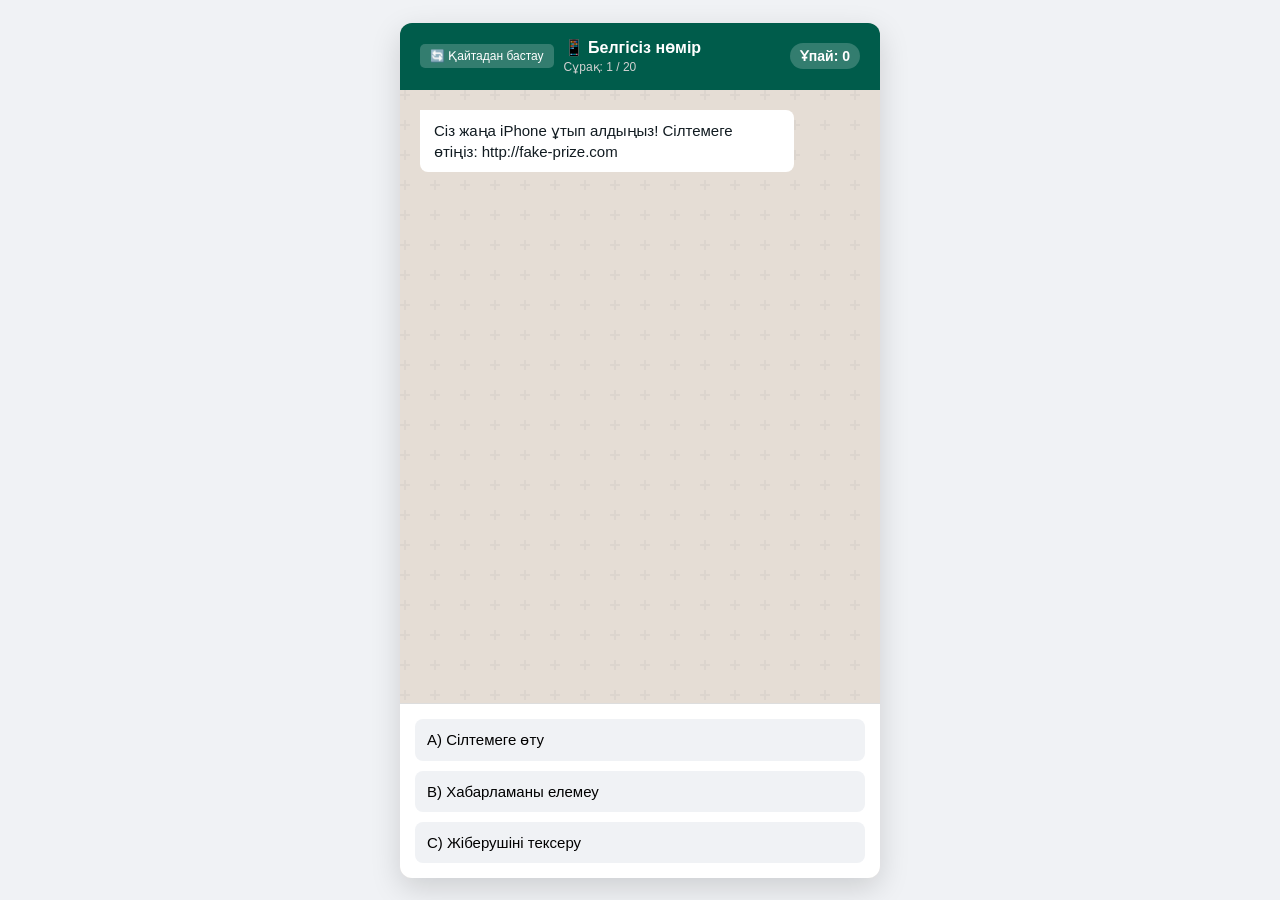
==== index.html @ 2e3d6a35 "Add files via upload" ====
<!DOCTYPE html>
<html lang="kk">
<head>
    <meta charset="UTF-8">
    <meta name="viewport" content="width=device-width, initial-scale=1.0">
    <title>CyberSafe Game: Киберқауіпсіздік тесті</title>
    <style>
        :root {
            --bg-color: #e5ddd5;
            --chat-header: #005c4b;
            --chat-bg: #e5ddd5;
            --bot-msg: #ffffff;
            --user-msg: #d9fdd3;
            --ai-msg: #fff3c4;
            --correct-color: #25d366;
            --wrong-color: #f15c6d;
            --text-main: #111b21;
            --text-muted: #667781;
        }

        * {
            box-sizing: border-box;
            margin: 0;
            padding: 0;
            font-family: 'Segoe UI', Helvetica Neue, Helvetica, Arial, sans-serif;
        }

        body {
            background-color: #f0f2f5;
            display: flex;
            justify-content: center;
            align-items: center;
            min-height: 100vh;
            color: var(--text-main);
        }

        .game-container {
            width: 100%;
            max-width: 480px;
            height: 95vh;
            background: var(--chat-bg);
            display: flex;
            flex-direction: column;
            box-shadow: 0 10px 30px rgba(0,0,0,0.15);
            border-radius: 12px;
            overflow: hidden;
            position: relative;
        }

        .chat-header {
            padding: 15px 20px;
            background: var(--chat-header);
            color: white;
            display: flex;
            justify-content: space-between;
            align-items: center;
            z-index: 10;
        }

        .header-left {
            display: flex;
            align-items: center;
            gap: 10px;
        }

        .reset-btn {
            background: rgba(255,255,255,0.2);
            border: none;
            color: white;
            padding: 5px 10px;
            border-radius: 5px;
            cursor: pointer;
            font-size: 12px;
        }

        .header-info h2 { font-size: 16px; font-weight: 600; }
        .header-info span { font-size: 12px; color: #d1d1d1; }

        .score-badge {
            background: rgba(255, 255, 255, 0.2);
            padding: 5px 10px;
            border-radius: 20px;
            font-weight: bold;
            font-size: 14px;
        }

        #chat-window {
            flex: 1;
            padding: 20px;
            overflow-y: auto;
            display: flex;
            flex-direction: column;
            gap: 12px;
            background-image: url('data:image/svg+xml,%3Csvg width="60" height="60" viewBox="0 0 60 60" xmlns="http://www.w3.org/2000/svg"%3E%3Cg fill="none" fill-rule="evenodd"%3E%3Cg fill="%23d0c9c3" fill-opacity="0.4"%3E%3Cpath d="M36 34v-4h-2v4h-4v2h4v4h2v-4h4v-2h-4zm0-30V0h-2v4h-4v2h4v4h2V6h4V4h-4zM6 34v-4H4v4H0v2h4v4h2v-4h4v-2H6zM6 4V0H4v4H0v2h4v4h2V6h4V4H6z"/%3E%3C/g%3E%3C/g%3E%3C/svg%3E');
        }

        .message {
            max-width: 85%;
            padding: 10px 14px;
            border-radius: 8px;
            font-size: 15px;
            line-height: 1.4;
            animation: popIn 0.3s ease;
        }

        @keyframes popIn {
            from { opacity: 0; transform: translateY(10px); }
            to { opacity: 1; transform: translateY(0); }
        }

        .received { align-self: flex-start; background: var(--bot-msg); border-top-left-radius: 0; }
        .sent { align-self: flex-end; background: var(--user-msg); border-top-right-radius: 0; }
        .ai-message { align-self: center; background: var(--ai-msg); border-radius: 12px; border-left: 4px solid #fbc02d; font-size: 14px; }

        .status-msg { text-align: center; font-size: 14px; font-weight: bold; }
        .status-correct { color: var(--correct-color); }
        .status-wrong { color: var(--wrong-color); }

        .controls-container { background: white; padding: 15px; border-top: 1px solid #ddd; display: flex; flex-direction: column; gap: 10px; }
        .btn { padding: 12px; border: none; border-radius: 8px; background: #f0f2f5; cursor: pointer; text-align: left; font-size: 15px; }
        .btn:hover { background: #00d3ad; }
        .btn-action { background: #005c4b; color: white; text-align: center; font-weight: bold; }

        .hidden { display: none !important; }

        #final-screen {
            position: absolute; top: 0; left: 0; right: 0; bottom: 0;
            background: white; display: flex; flex-direction: column;
            justify-content: center; align-items: center; padding: 30px; text-align: center; z-index: 20;
        }
    </style>
</head>
<body>

    <div class="game-container">
        <div class="chat-header">
            <div class="header-left">
                <button class="reset-btn" onclick="resetGame()">🔄 Қайтадан бастау</button>
                <div class="header-info">
                    <h2>📱 Белгісіз нөмір</h2>
                    <span id="question-counter">Сұрақ: 1 / 20</span>
                </div>
            </div>
            <div class="score-badge">Ұпай: <span id="score-display">0</span></div>
        </div>

        <div id="chat-window"></div>

        <div class="controls-container" id="options-panel">
            <button class="btn" id="btn-0" onclick="checkAnswer(0)"></button>
            <button class="btn" id="btn-1" onclick="checkAnswer(1)"></button>
            <button class="btn" id="btn-2" onclick="checkAnswer(2)"></button>
        </div>

        <div class="controls-container hidden" id="next-panel">
            <button class="btn btn-action" onclick="nextQuestion()">Келесі хабарлама ➡️</button>
        </div>

        <div id="final-screen" class="hidden">
            <h2>Ойын аяқталды!</h2>
            <div style="font-size: 48px; font-weight: bold; color: #005c4b; margin: 20px 0;" id="final-score-text">0 / 100</div>
            <p id="level-text" style="font-weight: bold; margin-bottom: 20px;"></p>
            <button class="btn btn-action" onclick="resetGame()">🔄 Қайтадан бастау</button>
        </div>
    </div>

    <script>
        const questionsData = [
            { q: "Сіз жаңа iPhone ұтып алдыңыз! Сілтемеге өтіңіз: http://fake-prize.com", options: ["A) Сілтемеге өту", "B) Хабарламаны елемеу", "C) Жіберушіні тексеру"], correctIndex: 2, explanation: "Күдікті сілтемелер - бұл фишинг. Әрқашан жіберушіні тексеру маңызды." },
            { q: '"Досың": Маған SMS кодты жіберші', options: ["A) Кодты жіберу", "B) Қоңырау шалу", "C) Елемеу"], correctIndex: 1, explanation: "Хакерлер достарыңыздың аккаунтын бұзып алуы мүмкін. Қоңырау шалып, нақтылаңыз." },
            { q: '"Жеңіл ақша табу: картаңды бер"', options: ["A) Келісу", "B) Бас тарту", "C) Толығырақ сұрау"], correctIndex: 1, explanation: "Бұл ақшаны жылыстату немесе алаяқтық. Ешқашан картаңызды бермеңіз." },
            { q: 'Банк: "Аккаунтыңыз бұғатталды, кіріңіз" (жалған сайт)', options: ["A) Кіру", "B) URL тексеру", "C) Елемеу"], correctIndex: 1, explanation: "Банктер ешқашан сілтеме арқылы кіруді сұрамайды. URL-ды міндетті түрде тексеріңіз." },
            { q: "Белгісіз адам файл жіберді (.exe)", options: ["A) Ашып көру", "B) Жүктеу", "C) Ашпау"], correctIndex: 2, explanation: "Белгісіз .exe файлдары көбінесе вирус немесе троян болады." },
            { q: 'Instagram: "Сіздің аккаунтыңыз тексеріледі"', options: ["A) Логин енгізу", "B) Сілтемені басу", "C) Ресми сайттан тексеру"], correctIndex: 2, explanation: "Бұл логин мен парольді ұрлау әдісі. Тек ресми қосымшадан не сайттан тексеріңіз." },
            { q: "Wi-Fi тегін (парольсіз)", options: ["A) Қосылу", "B) VPN қолдану", "C) Маңызды деректер енгізбеу"], correctIndex: 2, explanation: "Ашық Wi-Fi желілерінде деректерді ұстап қалу оңай. Құпия ақпаратты енгізбеңіз." },
            { q: 'Ойын: "Чит код жүкте"', options: ["A) Жүктеу", "B) Бас тарту", "C) Досқа жіберу"], correctIndex: 1, explanation: "Чит-кодтардың ішіне жиі зиянды бағдарламалар (вирустар) жасырылады." },
            { q: 'Email: "Сізге мұра қалдырылды"', options: ["A) Жауап беру", "B) Елемеу", "C) Ақпарат беру"], correctIndex: 1, explanation: "Бұл классикалық алаяқтық хат. Елемеу — ең дұрыс шешім." },
            { q: 'Telegram: "Жұмыс ұсынысы, карта керек"', options: ["A) Келісу", "B) Бас тарту", "C) Құжат жіберу"], correctIndex: 1, explanation: "Адал жұмыс берушілер жұмысқа қабылдау үшін сізден карта нөмірін сұрамайды." },
            { q: "Сайтта қате домен (g00gle.com)", options: ["A) Кіру", "B) Доменді тексеру", "C) Пароль енгізу"], correctIndex: 1, explanation: "Бір әріптің өзгеруі (o орнына 0) — бұл жалған (фишингтік) сайттың белгісі." },
            { q: "Досыңыздан күмәнді сілтеме", options: ["A) Ашып көру", "B) Досқа жазу", "C) Елемеу"], correctIndex: 1, explanation: "Досыңыздың аккаунты бұзылған болуы мүмкін. Басқа жолмен хабарласып сұраңыз." },
            { q: "Сізден жеке фото сұрайды", options: ["A) Жіберу", "B) Бас тарту", "C) Күлу"], correctIndex: 1, explanation: "Жеке фотосуреттерді бопсалау (шантаж) үшін қолдануы мүмкін. Жібермеңіз." },
            { q: 'Антивирус: "Сізде вирус бар" (жалған)', options: ["A) Орнату", "B) Елемеу", "C) Ресми бағдарламаны тексеру"], correctIndex: 2, explanation: "Бұл сізді қорқытып, жалған бағдарламаны орнатуға мәжбүрлейтін хабарлама." },
            { q: "Банк картасын суретке түсіріп жіберу сұралды", options: ["A) Жіберу", "B) Бас тарту", "C) Ойлану"], correctIndex: 1, explanation: "Картаның суреті арқылы алаяқтар сіздің шотыңыздан барлық ақшаны шешіп алады." },
            { q: "QR кодты сканерлеу сұралады", options: ["A) Сканерлеу", "B) Тексеру", "C) Досқа жіберу"], correctIndex: 1, explanation: "QR-кодтар зиянды сілтемелерге апаруы мүмкін. Қайда апаратынын тексеріңіз." },
            { q: "Ойын аккаунтын сатып алу", options: ["A) Сатып алу", "B) Бас тарту", "C) Ақша жіберу"], correctIndex: 1, explanation: "Аккаунт сатып алу ережеге қайшы және көбінесе алаяқтықпен аяқталады." },
            { q: "Email қосымша файл (.zip)", options: ["A) Ашып көру", "B) Жүктеу", "C) Ашпау"], correctIndex: 2, explanation: ".zip архивтерінің ішінде жасырын вирустар болуы мүмкін. Белгісіз файлдарды ашпаңыз." },
            { q: '"Сыйлық алу үшін деректер енгіз"', options: ["A) Енгізу", "B) Елемеу", "C) Тексеру"], correctIndex: 2, explanation: "Сыйлық үшін жеке деректерді сұрау - ақпарат жинаудың ескі тәсілі." },
            { q: "Бейтаныс адам ақша сұрайды", options: ["A) Жіберу", "B) Бас тарту", "C) Ойлану"], correctIndex: 1, explanation: "Бейтаныс адамдарға ешқашан ақша аудармаңыз, бұл 100% алаяқтық." }
        ];

        let currentIndex = 0;
        let currentScore = 0;
        const POINTS = 5;

        const chatWindow = document.getElementById('chat-window');
        const scoreDisplay = document.getElementById('score-display');
        const counterDisplay = document.getElementById('question-counter');
        const optionsPanel = document.getElementById('options-panel');
        const nextPanel = document.getElementById('next-panel');

        function appendMessage(text, type) {
            const msgDiv = document.createElement('div');
            msgDiv.className = `message ${type}`;
            msgDiv.innerHTML = text;
            chatWindow.appendChild(msgDiv);
            chatWindow.scrollTop = chatWindow.scrollHeight;
        }

        function loadQuestion() {
            chatWindow.innerHTML = ''; // ОЧИСТКА ЭКРАНА для нового вопроса
            const data = questionsData[currentIndex];
            counterDisplay.innerText = `Сұрақ: ${currentIndex + 1} / ${questionsData.length}`;
            
            appendMessage(data.q, 'received');
            for (let i = 0; i < 3; i++) {
                document.getElementById(`btn-${i}`).innerText = data.options[i];
            }
            optionsPanel.classList.remove('hidden');
            nextPanel.classList.add('hidden');
        }

        window.checkAnswer = function(idx) {
            const data = questionsData[currentIndex];
            optionsPanel.classList.add('hidden');
            appendMessage(data.options[idx], 'sent');

            const isCorrect = (idx === data.correctIndex);
            if (isCorrect) {
                currentScore += POINTS;
                scoreDisplay.innerText = currentScore;
            }

            setTimeout(() => {
                const status = document.createElement('div');
                status.className = `status-msg ${isCorrect ? 'status-correct' : 'status-wrong'}`;
                status.innerText = isCorrect ? "✅ Дұрыс!" : "❌ Қате!";
                chatWindow.appendChild(status);

                setTimeout(() => {
                    appendMessage(`<strong>🤖 Көмекші:</strong><br>${data.explanation}`, 'ai-message');
                    nextPanel.classList.remove('hidden');
                }, 600);
            }, 400);
        };

        window.nextQuestion = function() {
            currentIndex++;
            if (currentIndex < questionsData.length) {
                loadQuestion();
            } else {
                showFinal();
            }
        };

        function showFinal() {
    document.getElementById('final-screen').classList.remove('hidden');
    // Теперь здесь автоматически будет считаться от 100
    document.getElementById('final-score-text').innerText = `${currentScore} / 100`; 
    
    const lvl = document.getElementById('level-text');
    
    if (currentScore >= 90) {
        lvl.innerText = "Керемет! Сіз кибер-батырсыз! 🛡️ (90-100 балл)";
        lvl.style.color = "#25d366";
    } else if (currentScore >= 70) {
        lvl.innerText = "Жақсы! Сіз өзіңізді қорғай аласыз. ⚠️ (70-85 балл)";
        lvl.style.color = "#fbc02d";
    } else {
        lvl.innerText = "Абайлаңыз! Сізге киберқауіпсіздікті оқу керек. 🚩 (70 баллдан төмен)";
        lvl.style.color = "#f15c6d";
    }
}

        window.resetGame = function() {
            currentIndex = 0;
            currentScore = 0;
            scoreDisplay.innerText = "0";
            document.getElementById('final-screen').classList.add('hidden');
            loadQuestion();
        };

        window.onload = loadQuestion;
    </script>
</body>
</html>
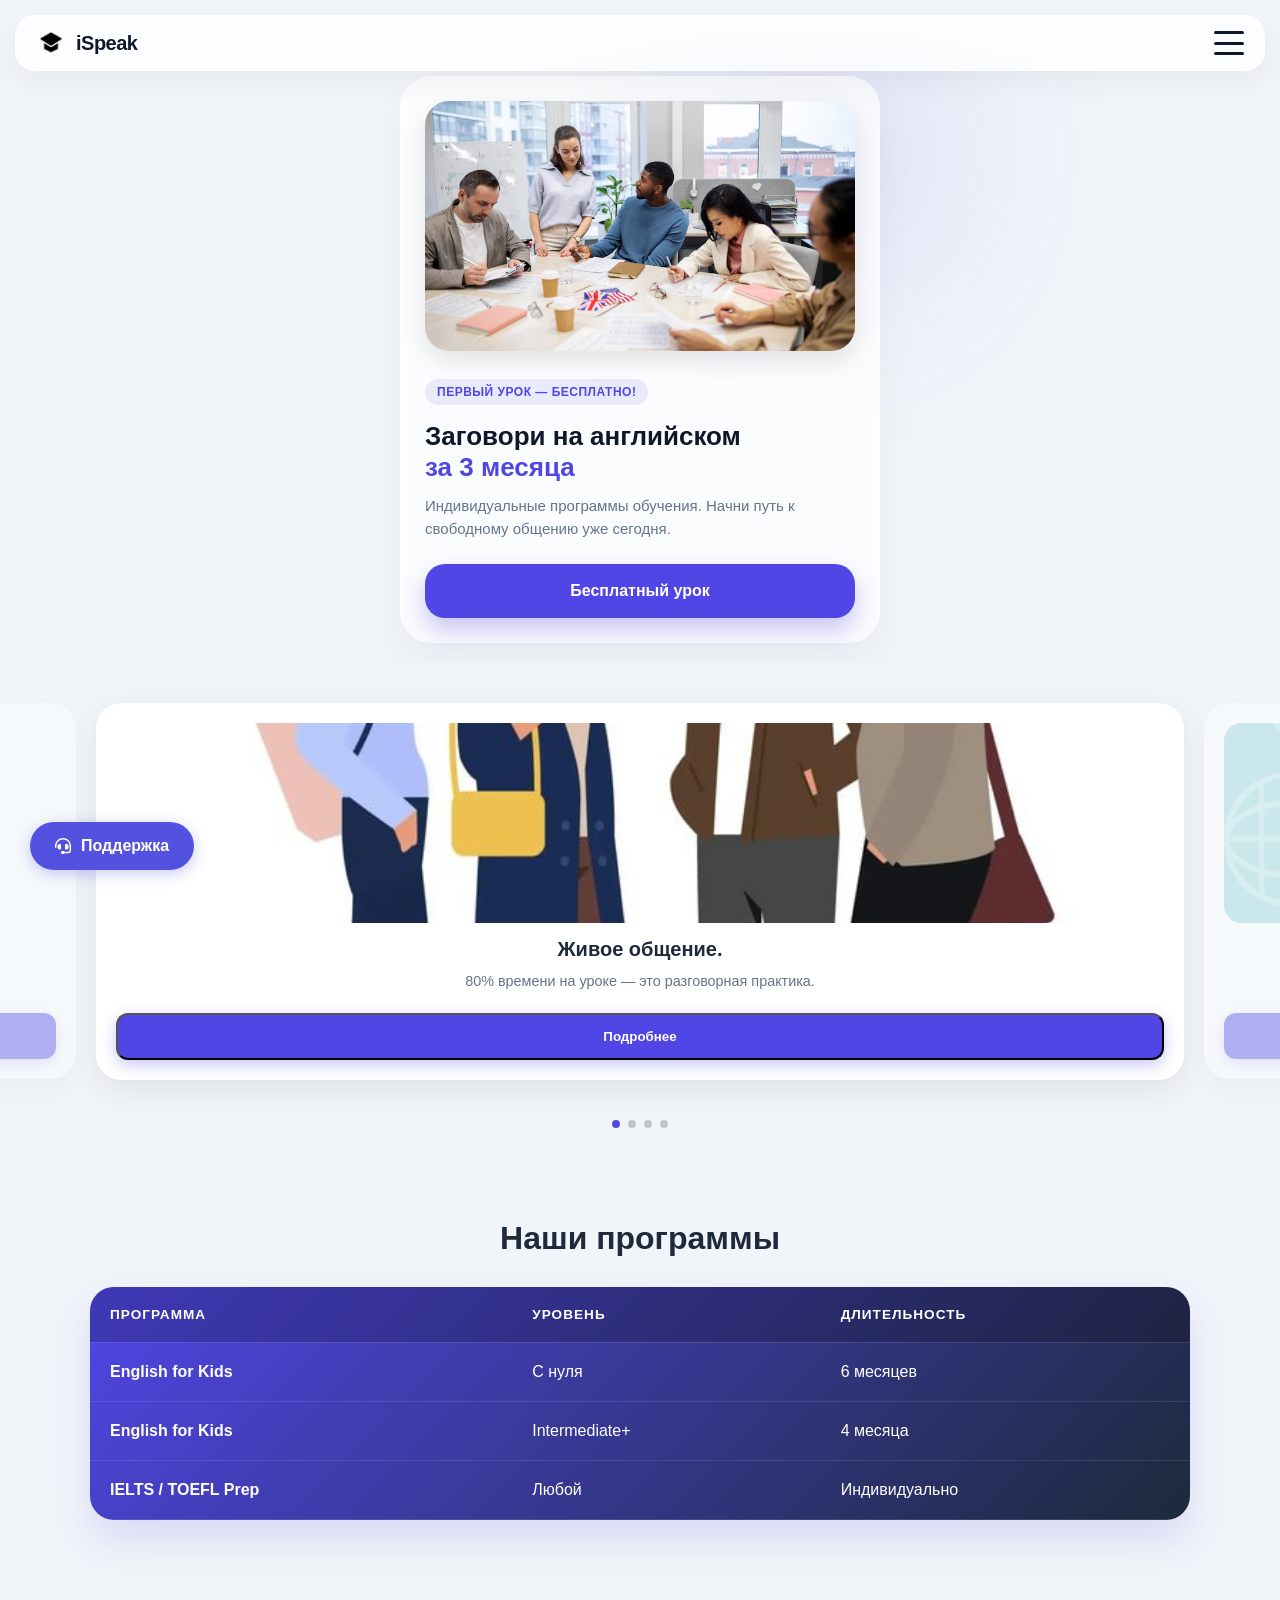
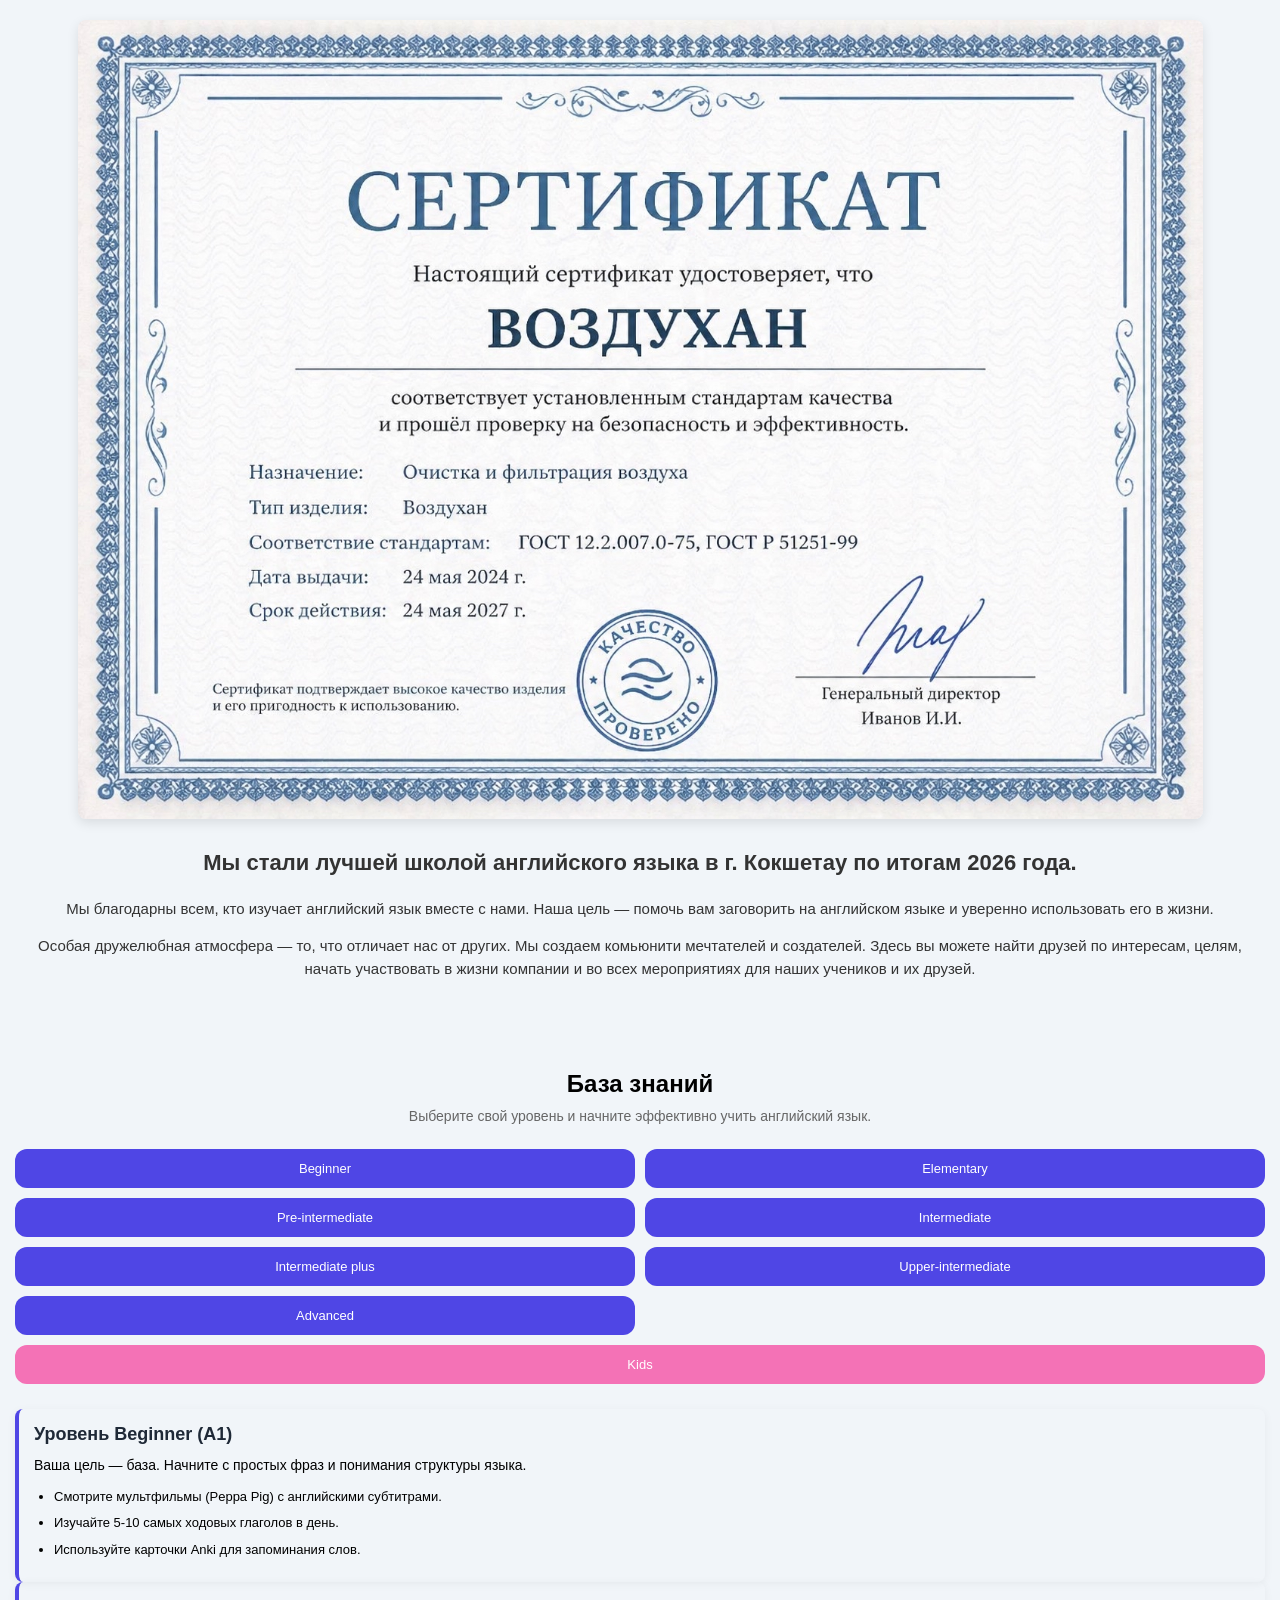
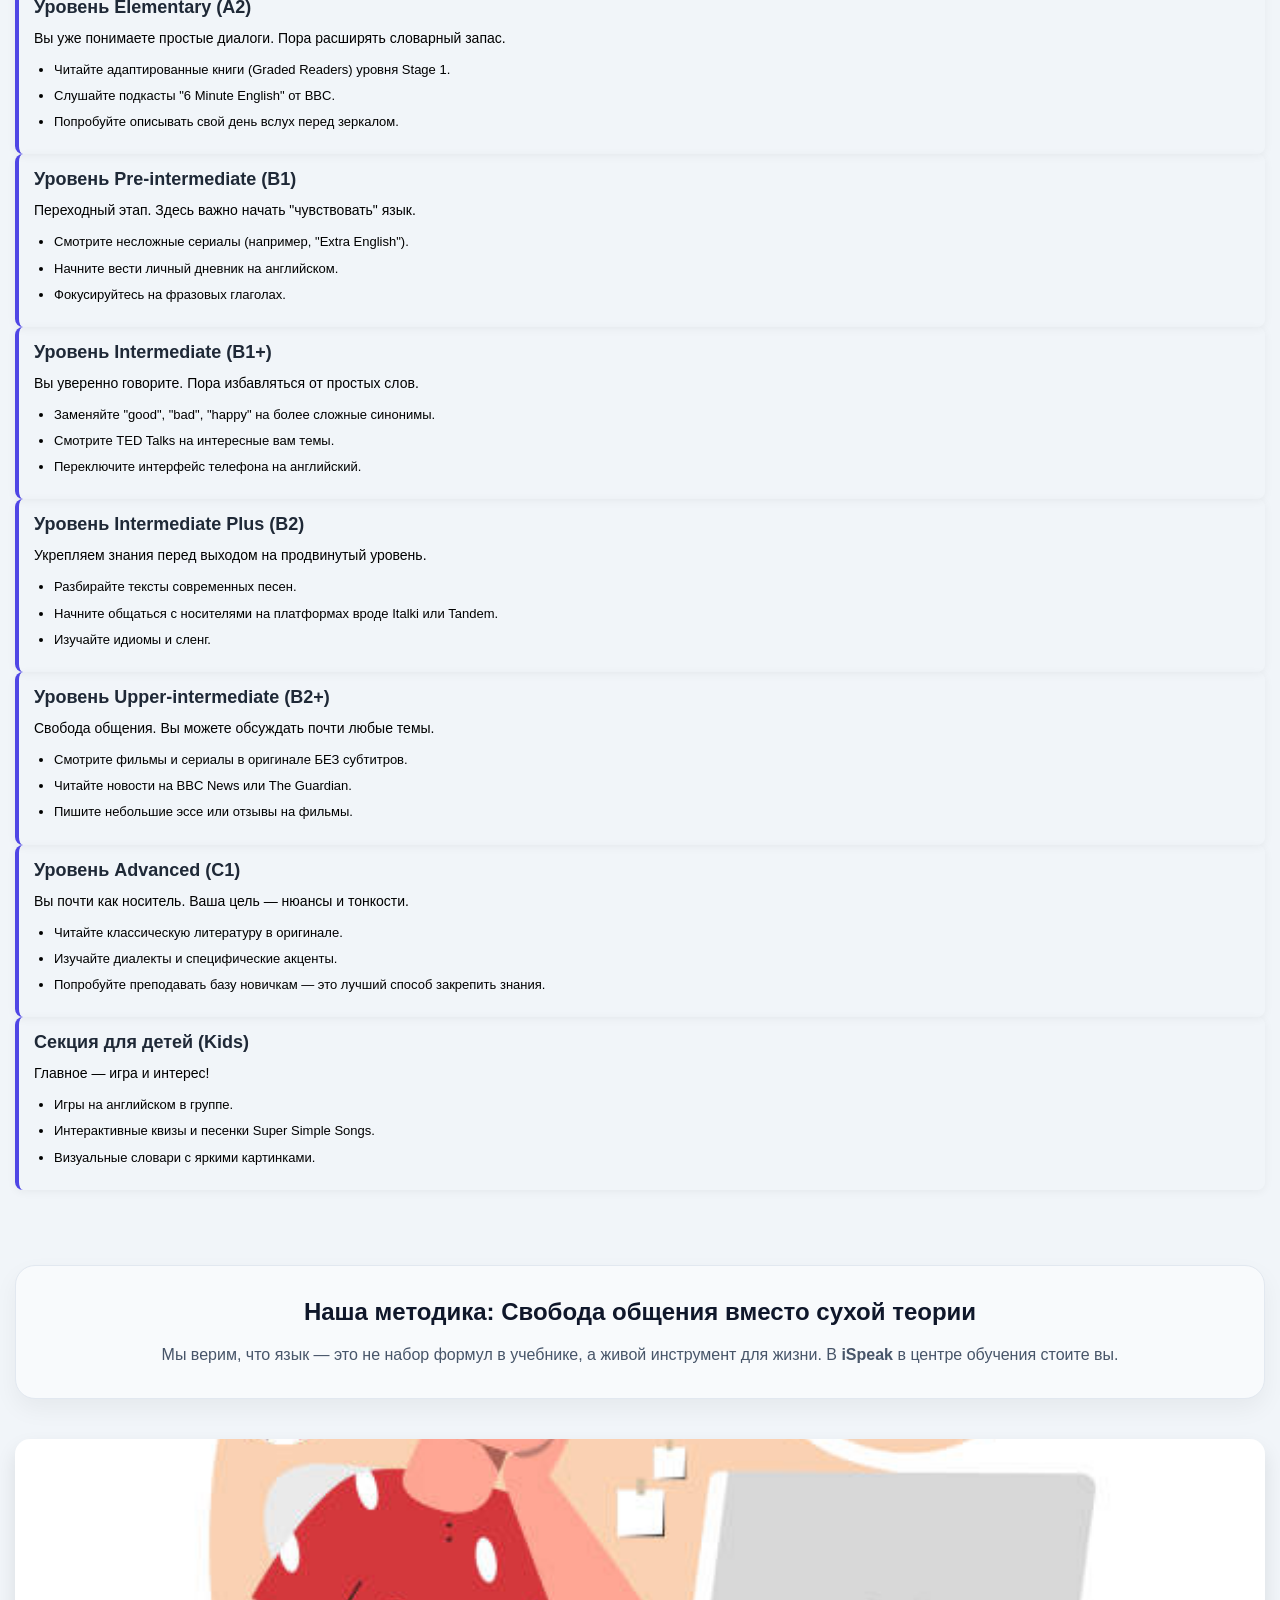
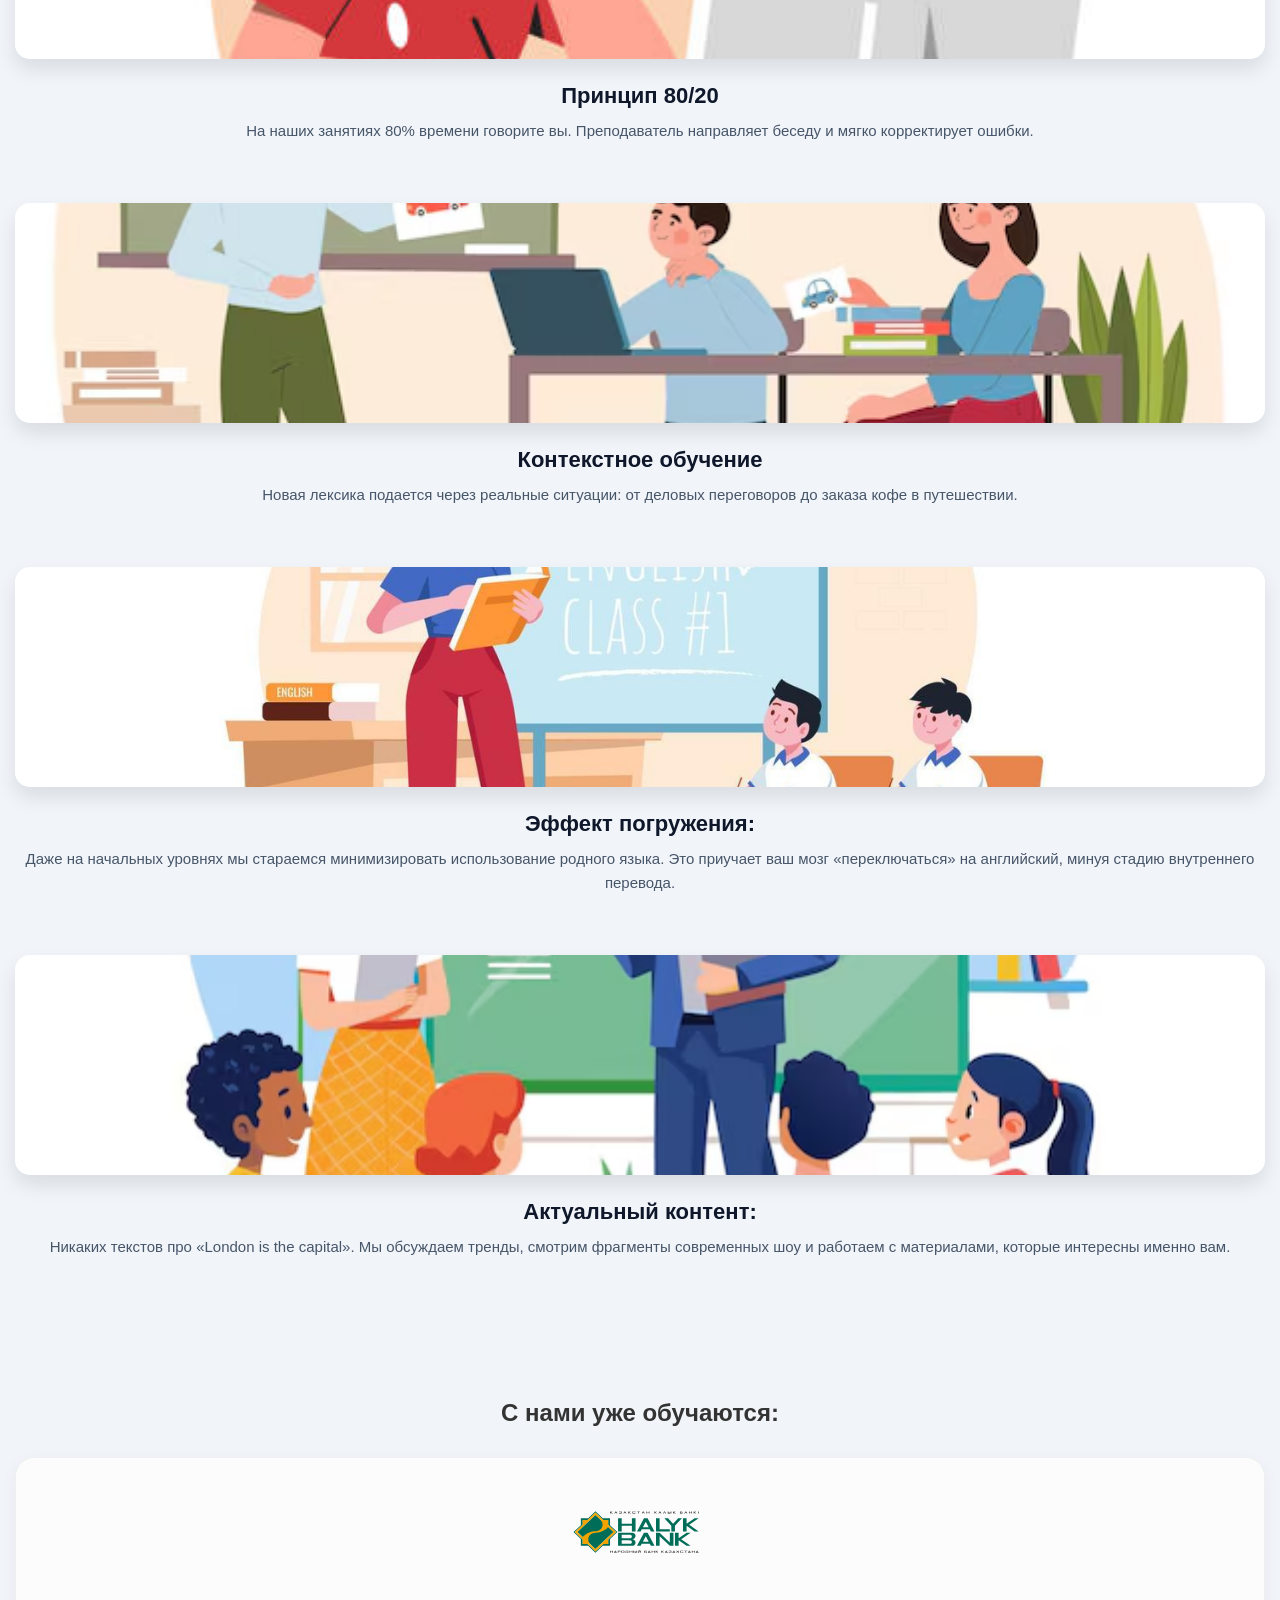
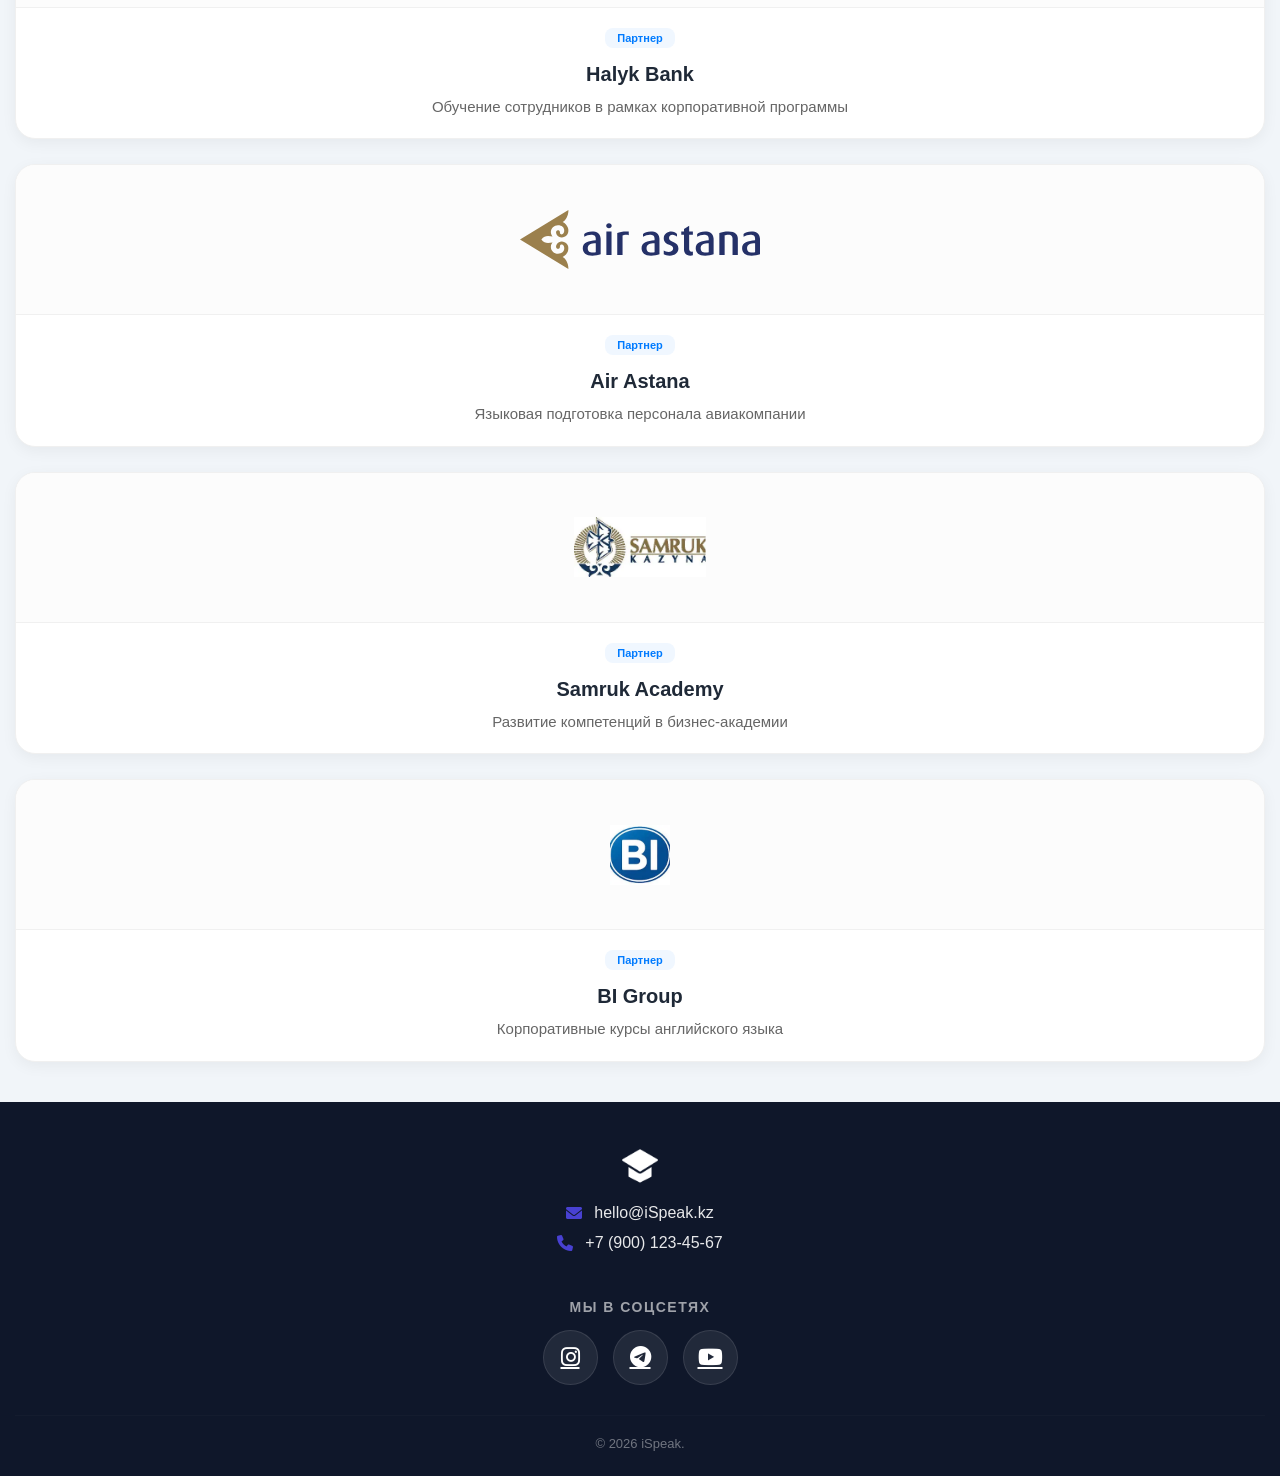
==== commit 173d9c12: "Add files via upload" ====
--- a/index.html
+++ b/index.html
@@ -1,285 +1,547 @@
 <!DOCTYPE html>
-<html lang="kk">
+<html lang="ru">
 <head>
     <meta charset="UTF-8">
     <meta name="viewport" content="width=device-width, initial-scale=1.0">
-    <title>CyberSafe Game: Киберқауіпсіздік тесті</title>
-    <style>
-        :root {
-            --bg-color: #e5ddd5;
-            --chat-header: #005c4b;
-            --chat-bg: #e5ddd5;
-            --bot-msg: #ffffff;
-            --user-msg: #d9fdd3;
-            --ai-msg: #fff3c4;
-            --correct-color: #25d366;
-            --wrong-color: #f15c6d;
-            --text-main: #111b21;
-            --text-muted: #667781;
-        }
-
-        * {
-            box-sizing: border-box;
-            margin: 0;
-            padding: 0;
-            font-family: 'Segoe UI', Helvetica Neue, Helvetica, Arial, sans-serif;
-        }
-
-        body {
-            background-color: #f0f2f5;
-            display: flex;
-            justify-content: center;
-            align-items: center;
-            min-height: 100vh;
-            color: var(--text-main);
-        }
-
-        .game-container {
-            width: 100%;
-            max-width: 480px;
-            height: 95vh;
-            background: var(--chat-bg);
-            display: flex;
-            flex-direction: column;
-            box-shadow: 0 10px 30px rgba(0,0,0,0.15);
-            border-radius: 12px;
-            overflow: hidden;
-            position: relative;
-        }
-
-        .chat-header {
-            padding: 15px 20px;
-            background: var(--chat-header);
-            color: white;
-            display: flex;
-            justify-content: space-between;
-            align-items: center;
-            z-index: 10;
-        }
-
-        .header-left {
-            display: flex;
-            align-items: center;
-            gap: 10px;
-        }
-
-        .reset-btn {
-            background: rgba(255,255,255,0.2);
-            border: none;
-            color: white;
-            padding: 5px 10px;
-            border-radius: 5px;
-            cursor: pointer;
-            font-size: 12px;
-        }
-
-        .header-info h2 { font-size: 16px; font-weight: 600; }
-        .header-info span { font-size: 12px; color: #d1d1d1; }
-
-        .score-badge {
-            background: rgba(255, 255, 255, 0.2);
-            padding: 5px 10px;
-            border-radius: 20px;
-            font-weight: bold;
-            font-size: 14px;
-        }
-
-        #chat-window {
-            flex: 1;
-            padding: 20px;
-            overflow-y: auto;
-            display: flex;
-            flex-direction: column;
-            gap: 12px;
-            background-image: url('data:image/svg+xml,%3Csvg width="60" height="60" viewBox="0 0 60 60" xmlns="http://www.w3.org/2000/svg"%3E%3Cg fill="none" fill-rule="evenodd"%3E%3Cg fill="%23d0c9c3" fill-opacity="0.4"%3E%3Cpath d="M36 34v-4h-2v4h-4v2h4v4h2v-4h4v-2h-4zm0-30V0h-2v4h-4v2h4v4h2V6h4V4h-4zM6 34v-4H4v4H0v2h4v4h2v-4h4v-2H6zM6 4V0H4v4H0v2h4v4h2V6h4V4H6z"/%3E%3C/g%3E%3C/g%3E%3C/svg%3E');
-        }
-
-        .message {
-            max-width: 85%;
-            padding: 10px 14px;
-            border-radius: 8px;
-            font-size: 15px;
-            line-height: 1.4;
-            animation: popIn 0.3s ease;
-        }
-
-        @keyframes popIn {
-            from { opacity: 0; transform: translateY(10px); }
-            to { opacity: 1; transform: translateY(0); }
-        }
-
-        .received { align-self: flex-start; background: var(--bot-msg); border-top-left-radius: 0; }
-        .sent { align-self: flex-end; background: var(--user-msg); border-top-right-radius: 0; }
-        .ai-message { align-self: center; background: var(--ai-msg); border-radius: 12px; border-left: 4px solid #fbc02d; font-size: 14px; }
-
-        .status-msg { text-align: center; font-size: 14px; font-weight: bold; }
-        .status-correct { color: var(--correct-color); }
-        .status-wrong { color: var(--wrong-color); }
-
-        .controls-container { background: white; padding: 15px; border-top: 1px solid #ddd; display: flex; flex-direction: column; gap: 10px; }
-        .btn { padding: 12px; border: none; border-radius: 8px; background: #f0f2f5; cursor: pointer; text-align: left; font-size: 15px; }
-        .btn:hover { background: #00d3ad; }
-        .btn-action { background: #005c4b; color: white; text-align: center; font-weight: bold; }
-
-        .hidden { display: none !important; }
-
-        #final-screen {
-            position: absolute; top: 0; left: 0; right: 0; bottom: 0;
-            background: white; display: flex; flex-direction: column;
-            justify-content: center; align-items: center; padding: 30px; text-align: center; z-index: 20;
-        }
-    </style>
+    <title>iSpeak</title>
+    <link rel="shortcut icon" href="images/free-icon-courses-17772312.png" type="image/x-icon">
+    <link rel="stylesheet" href="style.css">
+    <link rel="stylesheet" href="https://cdn.jsdelivr.net/npm/swiper@11/swiper-bundle.min.css">
+    <script src="https://cdn.jsdelivr.net/npm/swiper@11/swiper-bundle.min.js"></script>
+    <link rel="stylesheet" href="https://cdnjs.cloudflare.com/ajax/libs/font-awesome/6.0.0/css/all.min.css">
 </head>
 <body>
-
-    <div class="game-container">
-        <div class="chat-header">
-            <div class="header-left">
-                <button class="reset-btn" onclick="resetGame()">🔄 Қайтадан бастау</button>
-                <div class="header-info">
-                    <h2>📱 Белгісіз нөмір</h2>
-                    <span id="question-counter">Сұрақ: 1 / 20</span>
-                </div>
-            </div>
-            <div class="score-badge">Ұпай: <span id="score-display">0</span></div>
-        </div>
-
-        <div id="chat-window"></div>
-
-        <div class="controls-container" id="options-panel">
-            <button class="btn" id="btn-0" onclick="checkAnswer(0)"></button>
-            <button class="btn" id="btn-1" onclick="checkAnswer(1)"></button>
-            <button class="btn" id="btn-2" onclick="checkAnswer(2)"></button>
-        </div>
-
-        <div class="controls-container hidden" id="next-panel">
-            <button class="btn btn-action" onclick="nextQuestion()">Келесі хабарлама ➡️</button>
-        </div>
-
-        <div id="final-screen" class="hidden">
-            <h2>Ойын аяқталды!</h2>
-            <div style="font-size: 48px; font-weight: bold; color: #005c4b; margin: 20px 0;" id="final-score-text">0 / 100</div>
-            <p id="level-text" style="font-weight: bold; margin-bottom: 20px;"></p>
-            <button class="btn btn-action" onclick="resetGame()">🔄 Қайтадан бастау</button>
-        </div>
-    </div>
-
-    <script>
-        const questionsData = [
-            { q: "Сіз жаңа iPhone ұтып алдыңыз! Сілтемеге өтіңіз: http://fake-prize.com", options: ["A) Сілтемеге өту", "B) Хабарламаны елемеу", "C) Жіберушіні тексеру"], correctIndex: 2, explanation: "Күдікті сілтемелер - бұл фишинг. Әрқашан жіберушіні тексеру маңызды." },
-            { q: '"Досың": Маған SMS кодты жіберші', options: ["A) Кодты жіберу", "B) Қоңырау шалу", "C) Елемеу"], correctIndex: 1, explanation: "Хакерлер достарыңыздың аккаунтын бұзып алуы мүмкін. Қоңырау шалып, нақтылаңыз." },
-            { q: '"Жеңіл ақша табу: картаңды бер"', options: ["A) Келісу", "B) Бас тарту", "C) Толығырақ сұрау"], correctIndex: 1, explanation: "Бұл ақшаны жылыстату немесе алаяқтық. Ешқашан картаңызды бермеңіз." },
-            { q: 'Банк: "Аккаунтыңыз бұғатталды, кіріңіз" (жалған сайт)', options: ["A) Кіру", "B) URL тексеру", "C) Елемеу"], correctIndex: 1, explanation: "Банктер ешқашан сілтеме арқылы кіруді сұрамайды. URL-ды міндетті түрде тексеріңіз." },
-            { q: "Белгісіз адам файл жіберді (.exe)", options: ["A) Ашып көру", "B) Жүктеу", "C) Ашпау"], correctIndex: 2, explanation: "Белгісіз .exe файлдары көбінесе вирус немесе троян болады." },
-            { q: 'Instagram: "Сіздің аккаунтыңыз тексеріледі"', options: ["A) Логин енгізу", "B) Сілтемені басу", "C) Ресми сайттан тексеру"], correctIndex: 2, explanation: "Бұл логин мен парольді ұрлау әдісі. Тек ресми қосымшадан не сайттан тексеріңіз." },
-            { q: "Wi-Fi тегін (парольсіз)", options: ["A) Қосылу", "B) VPN қолдану", "C) Маңызды деректер енгізбеу"], correctIndex: 2, explanation: "Ашық Wi-Fi желілерінде деректерді ұстап қалу оңай. Құпия ақпаратты енгізбеңіз." },
-            { q: 'Ойын: "Чит код жүкте"', options: ["A) Жүктеу", "B) Бас тарту", "C) Досқа жіберу"], correctIndex: 1, explanation: "Чит-кодтардың ішіне жиі зиянды бағдарламалар (вирустар) жасырылады." },
-            { q: 'Email: "Сізге мұра қалдырылды"', options: ["A) Жауап беру", "B) Елемеу", "C) Ақпарат беру"], correctIndex: 1, explanation: "Бұл классикалық алаяқтық хат. Елемеу — ең дұрыс шешім." },
-            { q: 'Telegram: "Жұмыс ұсынысы, карта керек"', options: ["A) Келісу", "B) Бас тарту", "C) Құжат жіберу"], correctIndex: 1, explanation: "Адал жұмыс берушілер жұмысқа қабылдау үшін сізден карта нөмірін сұрамайды." },
-            { q: "Сайтта қате домен (g00gle.com)", options: ["A) Кіру", "B) Доменді тексеру", "C) Пароль енгізу"], correctIndex: 1, explanation: "Бір әріптің өзгеруі (o орнына 0) — бұл жалған (фишингтік) сайттың белгісі." },
-            { q: "Досыңыздан күмәнді сілтеме", options: ["A) Ашып көру", "B) Досқа жазу", "C) Елемеу"], correctIndex: 1, explanation: "Досыңыздың аккаунты бұзылған болуы мүмкін. Басқа жолмен хабарласып сұраңыз." },
-            { q: "Сізден жеке фото сұрайды", options: ["A) Жіберу", "B) Бас тарту", "C) Күлу"], correctIndex: 1, explanation: "Жеке фотосуреттерді бопсалау (шантаж) үшін қолдануы мүмкін. Жібермеңіз." },
-            { q: 'Антивирус: "Сізде вирус бар" (жалған)', options: ["A) Орнату", "B) Елемеу", "C) Ресми бағдарламаны тексеру"], correctIndex: 2, explanation: "Бұл сізді қорқытып, жалған бағдарламаны орнатуға мәжбүрлейтін хабарлама." },
-            { q: "Банк картасын суретке түсіріп жіберу сұралды", options: ["A) Жіберу", "B) Бас тарту", "C) Ойлану"], correctIndex: 1, explanation: "Картаның суреті арқылы алаяқтар сіздің шотыңыздан барлық ақшаны шешіп алады." },
-            { q: "QR кодты сканерлеу сұралады", options: ["A) Сканерлеу", "B) Тексеру", "C) Досқа жіберу"], correctIndex: 1, explanation: "QR-кодтар зиянды сілтемелерге апаруы мүмкін. Қайда апаратынын тексеріңіз." },
-            { q: "Ойын аккаунтын сатып алу", options: ["A) Сатып алу", "B) Бас тарту", "C) Ақша жіберу"], correctIndex: 1, explanation: "Аккаунт сатып алу ережеге қайшы және көбінесе алаяқтықпен аяқталады." },
-            { q: "Email қосымша файл (.zip)", options: ["A) Ашып көру", "B) Жүктеу", "C) Ашпау"], correctIndex: 2, explanation: ".zip архивтерінің ішінде жасырын вирустар болуы мүмкін. Белгісіз файлдарды ашпаңыз." },
-            { q: '"Сыйлық алу үшін деректер енгіз"', options: ["A) Енгізу", "B) Елемеу", "C) Тексеру"], correctIndex: 2, explanation: "Сыйлық үшін жеке деректерді сұрау - ақпарат жинаудың ескі тәсілі." },
-            { q: "Бейтаныс адам ақша сұрайды", options: ["A) Жіберу", "B) Бас тарту", "C) Ойлану"], correctIndex: 1, explanation: "Бейтаныс адамдарға ешқашан ақша аудармаңыз, бұл 100% алаяқтық." }
-        ];
-
-        let currentIndex = 0;
-        let currentScore = 0;
-        const POINTS = 5;
-
-        const chatWindow = document.getElementById('chat-window');
-        const scoreDisplay = document.getElementById('score-display');
-        const counterDisplay = document.getElementById('question-counter');
-        const optionsPanel = document.getElementById('options-panel');
-        const nextPanel = document.getElementById('next-panel');
-
-        function appendMessage(text, type) {
-            const msgDiv = document.createElement('div');
-            msgDiv.className = `message ${type}`;
-            msgDiv.innerHTML = text;
-            chatWindow.appendChild(msgDiv);
-            chatWindow.scrollTop = chatWindow.scrollHeight;
-        }
-
-        function loadQuestion() {
-            chatWindow.innerHTML = ''; // ОЧИСТКА ЭКРАНА для нового вопроса
-            const data = questionsData[currentIndex];
-            counterDisplay.innerText = `Сұрақ: ${currentIndex + 1} / ${questionsData.length}`;
+    <header class="m-header">
+    <div class="m-nav-container">
+        <div class="m-logo">
+            <img src="images/free-icon-courses-17772312.png" alt="iSpeak Logo">
+            <span>iSpeak</span>
+        </div>
+
+        <div class="m-nav-controls">
+            <button class="m-burger-btn" id="m-menu-toggle">
+                <span></span>
+                <span></span>
+                <span></span>
+            </button>
+        </div>
+    </div>
+</header>
+
+<nav class="m-menu-overlay" id="m-menu-overlay">
+    <ul class="m-menu-links">
+        <li><a href="index.html">Главная</a></li>
+        <li><a href="about.html" >О нас</a></li>
+        <li><a href="courses.html">Курсы</a></li>
+        <li><a href="project.html">Проекты</a></li>
+        <li><a href="contact.html">Контакты</a></li>
+        <li><a href="price.html">Цены</a></li>
+        <li class="m-menu-divider"></li>
+        <li><a href="#" class="m-btn-auth">Войти</a></li>
+    </ul>
+</nav>
+
+<section class="m-hero">
+    <div class="m-hero-container">
+        <div class="m-hero-blob"></div>
+
+        <div class="m-hero-content">
+            <div class="m-hero-image">
+                <img src="images/img-peapll.avif" alt="iSpeak Kokshetau">
+            </div>
+
+            <div class="m-hero-info">
+                <span class="m-hero-badge">Первый урок — бесплатно!</span>
+                <h1 class="m-hero-title">Заговори на английском <br><span>за 3 месяца</span></h1>
+                <p class="m-hero-subtitle">Индивидуальные программы обучения. Начни путь к свободному общению уже сегодня.</p>
+                
+                <div class="m-hero-actions">
+                    <a href="https://www.youtube.com/watch?v=_dVF0SXgs0w&list=PLD6SPjEPomavcRd8tXIacGaTyfS51t2V_" class="m-btn-primary" target="_blank">Бесплатный урок</a>
+                </div>
+            </div>
+        </div>
+    </div>
+</section>
+
+<section class="promo-section">
+    <div class="swiper mySwiper">
+        <div class="swiper-wrapper">
             
-            appendMessage(data.q, 'received');
-            for (let i = 0; i < 3; i++) {
-                document.getElementById(`btn-${i}`).innerText = data.options[i];
-            }
-            optionsPanel.classList.remove('hidden');
-            nextPanel.classList.add('hidden');
-        }
-
-        window.checkAnswer = function(idx) {
-            const data = questionsData[currentIndex];
-            optionsPanel.classList.add('hidden');
-            appendMessage(data.options[idx], 'sent');
-
-            const isCorrect = (idx === data.correctIndex);
-            if (isCorrect) {
-                currentScore += POINTS;
-                scoreDisplay.innerText = currentScore;
-            }
-
-            setTimeout(() => {
-                const status = document.createElement('div');
-                status.className = `status-msg ${isCorrect ? 'status-correct' : 'status-wrong'}`;
-                status.innerText = isCorrect ? "✅ Дұрыс!" : "❌ Қате!";
-                chatWindow.appendChild(status);
-
-                setTimeout(() => {
-                    appendMessage(`<strong>🤖 Көмекші:</strong><br>${data.explanation}`, 'ai-message');
-                    nextPanel.classList.remove('hidden');
-                }, 600);
-            }, 400);
-        };
-
-        window.nextQuestion = function() {
-            currentIndex++;
-            if (currentIndex < questionsData.length) {
-                loadQuestion();
-            } else {
-                showFinal();
-            }
-        };
-
-        function showFinal() {
-    document.getElementById('final-screen').classList.remove('hidden');
-    // Теперь здесь автоматически будет считаться от 100
-    document.getElementById('final-score-text').innerText = `${currentScore} / 100`; 
-    
-    const lvl = document.getElementById('level-text');
-    
-    if (currentScore >= 90) {
-        lvl.innerText = "Керемет! Сіз кибер-батырсыз! 🛡️ (90-100 балл)";
-        lvl.style.color = "#25d366";
-    } else if (currentScore >= 70) {
-        lvl.innerText = "Жақсы! Сіз өзіңізді қорғай аласыз. ⚠️ (70-85 балл)";
-        lvl.style.color = "#fbc02d";
-    } else {
-        lvl.innerText = "Абайлаңыз! Сізге киберқауіпсіздікті оқу керек. 🚩 (70 баллдан төмен)";
-        lvl.style.color = "#f15c6d";
-    }
-}
-
-        window.resetGame = function() {
-            currentIndex = 0;
-            currentScore = 0;
-            scoreDisplay.innerText = "0";
-            document.getElementById('final-screen').classList.add('hidden');
-            loadQuestion();
-        };
-
-        window.onload = loadQuestion;
-    </script>
+            <div class="swiper-slide">
+                <div class="slide-container">
+                    <div class="slide-image">
+                        <img src="images/img3.jpg" alt="Живое общение">
+                    </div>
+                    <div class="slide-text">
+                        <h3>Живое общение.</h3>
+                        <p>80% времени на уроке — это разговорная практика.</p>
+                        <button class="btn" onclick="openMethodModal()">Подробнее</button>
+                    </div>
+                </div>
+            </div>
+
+            <div class="swiper-slide">
+                <div class="slide-container">
+                    <div class="slide-image">
+                        <img src="images/time-management-2.png" alt="Гибкий график">
+                    </div>
+                    <div class="slide-text">
+                        <h3>Гибкий график.</h3>
+                        <p>Учитесь утром, в обед или поздно вечером. Мы полностью подстроимся под ваш ритм жизни.</p>
+                        <a href="contact.html" class="btn">Записаться</a>
+                    </div>
+                </div>
+            </div>
+
+            <div class="swiper-slide">
+                <div class="slide-container">
+                    <div class="slide-image">
+                        <img src="images/teacher.jpg" alt="Опытные наставники">
+                    </div>
+                    <div class="slide-text">
+                        <h3>Опытные наставники.</h3>
+                        <p>Преподаватели с международными сертификатами (CELTA, TEFL).</p>
+                        <a href="project.html" class="btn">Подробнее</a>
+                    </div>
+                </div>
+            </div>
+
+            <div class="swiper-slide">
+                <div class="slide-container">
+                    <div class="slide-image">
+                        <img src="images/logoti.jpg" alt="Собственная платформа">
+                    </div>
+                    <div class="slide-text">
+                        <h3>Собственная платформа.</h3>
+                        <p>Все материалы, видео и домашние задания в одном личном кабинете.</p>
+                        <a href="https://ielts.gg/" class="btn" target="_blank">Перейти на платформу</a>
+                    </div>
+                </div>
+            </div>
+
+        </div>
+        <div class="swiper-pagination"></div>
+    </div>
+</section>
+
+<section class="table-section">
+    <div class="table-container">
+        <h2 class="section-title">Наши программы</h2>
+        <div class="table-wrapper">
+            <table>
+                <thead>
+                    <tr>
+                        <th>Программа</th>
+                        <th>Уровень</th>
+                        <th>Длительность</th>
+                    </tr>
+                </thead>
+                <tbody>
+                    <tr>
+                        <td data-label="Программа"><strong>English for Kids</strong></td>
+                        <td data-label="Уровень">С нуля</td>
+                        <td data-label="Длительность">6 месяцев</td>
+                    </tr>
+                    <tr>
+                        <td data-label="Программа"><strong>English for Kids</strong></td>
+                        <td data-label="Уровень">Intermediate+</td>
+                        <td data-label="Длительность">4 месяца</td>
+                    </tr>
+                    <tr>
+                        <td data-label="Программа"><strong>IELTS / TOEFL Prep</strong></td>
+                        <td data-label="Уровень">Любой</td>
+                        <td data-label="Длительность">Индивидуально</td>
+                    </tr>
+                </tbody>
+            </table>
+        </div>
+    </div>
+</section>
+
+<section class="achievements-section">
+    <div class="block">
+    <div class="achievements-container">
+        
+        <div class="achievements-text">
+            <h2>Мы стали лучшей школой английского языка в г. Кокшетау по итогам 2026 года.</h2>
+            <p>Мы благодарны всем, кто изучает английский язык вместе с нами. Наша цель — помочь вам заговорить на английском языке и уверенно использовать его в жизни.</p>
+            <p>Особая дружелюбная атмосфера — то, что отличает нас от других. Мы создаем комьюнити мечтателей и создателей. Здесь вы можете найти друзей по интересам, целям, начать участвовать в жизни компании и во всех мероприятиях для наших учеников и их друзей.</p>
+        </div>
+
+        
+        <div class="achievements-image">
+            <img src="images/сертификат.png" alt="Сертификат лучшей школы 2026">
+        </div>
+    </div>
+    </div>
+</section>
+
+<section class="knowledge-base">
+    <div class="block">
+    <div class="kb-container">
+        <div class="kb-header">
+            <h1>База знаний</h1>
+            <p>Выберите свой уровень и начните эффективно учить английский язык.</p>
+        </div>
+
+       
+        <div class="levels-grid">
+            <button class="level-btn" data-level="beginner">Beginner</button>
+            <button class="level-btn" data-level="elementary">Elementary</button>
+            <button class="level-btn" data-level="pre-intermediate">Pre-intermediate</button>
+            <button class="level-btn" data-level="intermediate">Intermediate</button>
+            <button class="level-btn" data-level="intermediate-plus">Intermediate plus</button>
+            <button class="level-btn" data-level="upper-intermediate">Upper-intermediate</button>
+            <button class="level-btn" data-level="advanced">Advanced</button>
+            <button class="level-btn kids-btn" data-level="kids">Kids</button>
+        </div>
+
+        
+        <div class="info-display">
+            <div id="beginner" class="info-content">
+                <h3>Уровень Beginner (A1)</h3>
+                <p>Ваша цель — база. Начните с простых фраз и понимания структуры языка.</p>
+                <ul>
+                    <li>Смотрите мультфильмы (Peppa Pig) с английскими субтитрами.</li>
+                    <li>Изучайте 5-10 самых ходовых глаголов в день.</li>
+                    <li>Используйте карточки Anki для запоминания слов.</li>
+                </ul>
+            </div>
+
+            <div id="elementary" class="info-content">
+                <h3>Уровень Elementary (A2)</h3>
+                <p>Вы уже понимаете простые диалоги. Пора расширять словарный запас.</p>
+                <ul>
+                    <li>Читайте адаптированные книги (Graded Readers) уровня Stage 1.</li>
+                    <li>Слушайте подкасты "6 Minute English" от BBC.</li>
+                    <li>Попробуйте описывать свой день вслух перед зеркалом.</li>
+                </ul>
+            </div>
+
+            <div id="pre-intermediate" class="info-content">
+                <h3>Уровень Pre-intermediate (B1)</h3>
+                <p>Переходный этап. Здесь важно начать "чувствовать" язык.</p>
+                <ul>
+                    <li>Смотрите несложные сериалы (например, "Extra English").</li>
+                    <li>Начните вести личный дневник на английском.</li>
+                    <li>Фокусируйтесь на фразовых глаголах.</li>
+                </ul>
+            </div>
+
+            <div id="intermediate" class="info-content">
+                <h3>Уровень Intermediate (B1+)</h3>
+                <p>Вы уверенно говорите. Пора избавляться от простых слов.</p>
+                <ul>
+                    <li>Заменяйте "good", "bad", "happy" на более сложные синонимы.</li>
+                    <li>Смотрите TED Talks на интересные вам темы.</li>
+                    <li>Переключите интерфейс телефона на английский.</li>
+                </ul>
+            </div>
+
+            <div id="intermediate-plus" class="info-content">
+                <h3>Уровень Intermediate Plus (B2)</h3>
+                <p>Укрепляем знания перед выходом на продвинутый уровень.</p>
+                <ul>
+                    <li>Разбирайте тексты современных песен.</li>
+                    <li>Начните общаться с носителями на платформах вроде Italki или Tandem.</li>
+                    <li>Изучайте идиомы и сленг.</li>
+                </ul>
+            </div>
+
+            <div id="upper-intermediate" class="info-content">
+                <h3>Уровень Upper-intermediate (B2+)</h3>
+                <p>Свобода общения. Вы можете обсуждать почти любые темы.</p>
+                <ul>
+                    <li>Смотрите фильмы и сериалы в оригинале БЕЗ субтитров.</li>
+                    <li>Читайте новости на BBC News или The Guardian.</li>
+                    <li>Пишите небольшие эссе или отзывы на фильмы.</li>
+                </ul>
+            </div>
+
+            <div id="advanced" class="info-content">
+                <h3>Уровень Advanced (C1)</h3>
+                <p>Вы почти как носитель. Ваша цель — нюансы и тонкости.</p>
+                <ul>
+                    <li>Читайте классическую литературу в оригинале.</li>
+                    <li>Изучайте диалекты и специфические акценты.</li>
+                    <li>Попробуйте преподавать базу новичкам — это лучший способ закрепить знания.</li>
+                </ul>
+            </div>
+
+            <div id="kids" class="info-content">
+                <h3>Секция для детей (Kids)</h3>
+                <p>Главное — игра и интерес!</p>
+                <ul>
+                    <li>Игры на английском в группе.</li>
+                    <li>Интерактивные квизы и песенки Super Simple Songs.</li>
+                    <li>Визуальные словари с яркими картинками.</li>
+                </ul>
+            </div>
+        </div>
+    </div>
+    </div>
+</section>
+
+<section class="method-section">
+    <div class="container-text">
+        <div class="block">
+            <div class="text-plate">
+                <h3>Наша методика: Свобода общения вместо сухой теории</h3>
+                <p>Мы верим, что язык — это не набор формул в учебнике, а живой инструмент для жизни. В <b>iSpeak</b> в центре обучения стоите вы.</p>
+            </div>
+        </div>
+
+        <div class="method-steps">
+            
+            <div class="method-item">
+                <div class="method-image">
+                    <img src="images/p-img.jpg" alt="Speaking practice">
+                </div>
+                <div class="method-content">
+                    <h4>Принцип 80/20</h4>
+                    <p>На наших занятиях 80% времени говорите вы. Преподаватель направляет беседу и мягко корректирует ошибки.</p>
+                </div>
+            </div>
+
+            <div class="method-item">
+                <div class="method-image">
+                    <img src="images/english-lesson-concept_118813-12731.avif" alt="Context learning">
+                </div>
+                <div class="method-content">
+                    <h4>Контекстное обучение</h4>
+                    <p>Новая лексика подается через реальные ситуации: от деловых переговоров до заказа кофе в путешествии.</p>
+                </div>
+            </div>
+
+            <div class="method-item">
+                <div class="method-image">
+                    <img src="images/english-teacher-teaching-in-class-illustration-concept-on-white-background-vector.jpg" alt="Context learning">
+                </div>
+                <div class="method-content">
+                    <h4>Эффект погружения:</h4>
+                    <p>Даже на начальных уровнях мы стараемся минимизировать использование родного языка. Это приучает ваш мозг «переключаться» на английский, минуя стадию внутреннего перевода.</p>
+                </div>
+            </div>
+
+            <div class="method-item">
+                <div class="method-image">
+                    <img src="images/teacher-teaching-classroom-vector-illustration_1253202-26532.avif" alt="Context learning">
+                </div>
+                <div class="method-content">
+                    <h4>Актуальный контент:</h4>
+                    <p>Никаких текстов про «London is the capital». Мы обсуждаем тренды, смотрим фрагменты современных шоу и работаем с материалами, которые интересны именно вам.</p>
+                </div>
+            </div>
+
+            </div>
+    </div>
+</section>
+
+<section class="ispeak-partners-section">
+  <div class="ispeak-container">
+    <div class="ispeak-slider-top">
+      <h2 class="ispeak-heading">С нами уже обучаются:</h2>
+    </div>
+    <div class="ispeak-slider-viewport">
+      <div class="ispeak-slider-track">
+        <div class="ispeak-card-item">
+          <div class="ispeak-card">
+            <div class="ispeak-card-img">
+              <img src="images/halyk-bank.svg" alt="Halyk">
+            </div>
+            <div class="ispeak-card-info">
+              <span class="ispeak-badge">Партнер</span>
+              <h3>Halyk Bank</h3>
+              <p>Обучение сотрудников в рамках корпоративной программы</p>
+            </div>
+          </div>
+        </div>
+
+        <div class="ispeak-card-item">
+          <div class="ispeak-card">
+            <div class="ispeak-card-img">
+              <img src="images/air-astana-1.svg" alt="Air Astana">
+            </div>
+            <div class="ispeak-card-info">
+              <span class="ispeak-badge">Партнер</span>
+              <h3>Air Astana</h3>
+              <p>Языковая подготовка персонала авиакомпании</p>
+            </div>
+          </div>
+        </div>
+
+        <div class="ispeak-card-item">
+          <div class="ispeak-card">
+            <div class="ispeak-card-img">
+              <img src="images/sam.webp" alt="Samruk">
+            </div>
+            <div class="ispeak-card-info">
+              <span class="ispeak-badge">Партнер</span>
+              <h3>Samruk Academy</h3>
+              <p>Развитие компетенций в бизнес-академии</p>
+            </div>
+          </div>
+        </div>
+
+        <div class="ispeak-card-item">
+          <div class="ispeak-card">
+            <div class="ispeak-card-img">
+              <img src="images/big.webp" alt="BI Group">
+            </div>
+            <div class="ispeak-card-info">
+              <span class="ispeak-badge">Партнер</span>
+              <h3>BI Group</h3>
+              <p>Корпоративные курсы английского языка</p>
+            </div>
+          </div>
+        </div>
+      </div>
+    </div>
+    <div class="ispeak-dots-container"></div>
+  </div>
+</section>
+
+<section>
+<footer class="main-footer">
+    <div class="footer-container">
+        <div class="footer-section">
+            <img src="images/free-icon-courses-17772312.png" alt="iSpeak Logo" class="footer-logo">
+            <div class="contact-info">
+                <p><i class="fas fa-envelope"></i> hello@iSpeak.kz</p>
+                <p><i class="fas fa-phone"></i> +7 (900) 123-45-67</p>
+            </div>
+        </div>
+
+        <div class="footer-section">
+            <h4 class="footer-title">Мы в соцсетях</h4>
+            <div class="social-icons">
+                <a href="https://www.instagram.com/taspaev.a?isgh=MWprbjV5OTRpNmh1eQ%3D%3D&utm_source=qr" class="social-link" title="Instagram" target="_blank"><i class="fab fa-instagram"></i></a>
+                <a href="https://web.telegram.org/" class="social-link" title="Telegram" target="_blank"><i class="fab fa-telegram-plane"></i></a>
+                <a href="https://www.youtube.com/" class="social-link" title="YouTube" target="_blank"><i class="fab fa-youtube"></i></a>
+            </div>
+        </div>
+    </div>
+
+    <div class="footer-bottom">
+        <span>© 2026 iSpeak.</span>
+    </div>
+</footer>
+</section>
+
+<div class="ispeak-auth-modal" id="authModal">
+    <div class="auth-content">
+        <span class="auth-close" id="closeAuth">&times;</span>
+        <div class="auth-form-container">
+            <h2 id="authTitle">Вход</h2>
+            
+            <div id="authStatusMsg" class="auth-status-msg"></div>
+
+            <form id="authForm">
+                <input type="hidden" id="authAction" value="login">
+                
+                <div id="mainInputs">
+                    <input type="email" id="authEmail" placeholder="Email" required>
+                    <input type="password" id="authPass" placeholder="Пароль" required>
+                </div>
+
+                <div id="verificationSection" style="display: none; margin-top: 10px;">
+                    <p style="font-size: 13px; color: #64748b; margin-bottom: 8px;">Код отправлен на вашу почту</p>
+                    <input type="text" id="authCode" placeholder="000000" maxlength="6">
+                </div>
+
+                <button type="submit" class="auth-submit-btn" id="submitBtn">Продолжить</button>
+            </form>
+            <p class="auth-toggle">
+                <span id="toggleText">Нет аккаунта?</span> <a href="#" id="toggleAuth">Зарегистрироваться</a>
+            </p>
+        </div>
+    </div>
+</div>
+
+<div id="method-modal" class="mm-overlay">
+    <div class="mm-card block">
+        <button class="mm-close" onclick="closeMethodModal()">&times;</button>
+        
+        <div class="mm-content">
+            <div class="mm-icon">
+                <i class="fas fa-comments"></i> </div>
+            
+            <h2>Живое общение</h2>
+            <div class="mm-divider"></div>
+            
+            <p class="mm-main-text">
+                80% времени на уроке — это разговорная практика. Вы начнете говорить с первого занятия, преодолевая языковой барьер в игровой и дружеской атмосфере.
+            </p>
+            
+            <p class="mm-sub-text">
+                Наша методика фокусируется на реальных жизненных ситуациях. Мы не просто учим правила, мы учим их использовать в Кокшетау, в путешествиях или на собеседованиях.
+            </p>
+
+            <div class="mm-actions">
+                <a href="contact.html" class="mm-btn" onclick="closeMethodModal()">Записаться на урок</a>
+            </div>
+        </div>
+    </div>
+</div>
+<div class="ispeak-widget-wrapper">
+    <button class="ispeak-open-btn" id="ispeak-open-chat">
+        <i class="fa-solid fa-headset"></i>
+        <span>Поддержка</span>
+    </button>
+
+    <div class="ispeak-overlay" id="ispeak-chat-overlay">
+        <div class="ispeak-chat-container">
+            <div class="ispeak-chat-header">
+                <div class="ispeak-chat-avatar">
+                    <i class="fa-solid fa-graduation-cap"></i>
+                </div>
+                <div class="ispeak-chat-status-info">
+                    <span class="ispeak-chat-name">iSpeak Support</span>
+                    <span class="ispeak-chat-online">
+                        <i class="fa-solid fa-circle"></i> Онлайн
+                    </span>
+                </div>
+                <button class="ispeak-close-btn" id="ispeak-close-chat">
+                    <i class="fa-solid fa-xmark"></i>
+                </button>
+            </div>
+
+            <div class="ispeak-chat-messages" id="ispeak-msg-box">
+                <div id="ispeak-typing" class="ispeak-typing-indicator">
+                    <div class="ispeak-dot"></div>
+                    <div class="ispeak-dot"></div>
+                    <div class="ispeak-dot"></div>
+                </div>
+            </div>
+
+            <div class="ispeak-chat-actions" id="ispeak-actions-container"></div>
+        </div>
+    </div>
+</div>
+<script>
+    document.querySelectorAll('.level-btn').forEach(button => {
+    button.addEventListener('click', function() {
+        const level = this.getAttribute('data-level');
+        const targetContent = document.getElementById(level);
+        
+        // убирает выделение у всех кнопок и скрывает контент
+        document.querySelectorAll('.level-btn').forEach(btn => btn.classList.remove('selected'));
+        document.querySelectorAll('.info-content').forEach(content => {
+            content.classList.remove('active');
+            content.style.display = 'none';
+        });
+
+        // выделяет тек кнопку 
+        this.classList.add('selected');
+
+        // показывает новый блок с анимкой 
+        targetContent.style.display = 'block';
+        setTimeout(() => {
+            targetContent.classList.add('active');
+        }, 50);
+    });
+});
+</script>
+<script src="script.js"></script>
 </body>
 </html>
--- a/style.css
+++ b/style.css
@@ -0,0 +1,1875 @@
+
+* {
+    margin: 0;
+    padding: 0;
+    box-sizing: border-box;
+    font-family: 'Inter', sans-serif; 
+}
+
+body {
+    background-color: #f1f5f9; 
+}
+
+.m-hero {
+    padding: 20px;
+    position: relative;
+    overflow: hidden;
+}
+
+.m-hero-container {
+    position: relative;
+    max-width: 480px; 
+    margin: 0 auto;
+}
+
+/* Декоративное свечение на фоне */
+.m-hero-blob {
+    position: absolute;
+    width: 250px;
+    height: 250px;
+    background: #4f46e5;
+    filter: blur(100px);
+    opacity: 0.15;
+    top: -50px;
+    right: -50px;
+    z-index: 0;
+}
+
+/* основная карточка Hero */
+.m-hero-content {
+    background: rgba(255, 255, 255, 0.7);
+    backdrop-filter: blur(20px);
+    -webkit-backdrop-filter: blur(20px);
+    border: 1px solid rgba(255, 255, 255, 0.4);
+    border-radius: 32px;
+    padding: 24px;
+    box-shadow: 0 20px 40px rgba(0, 0, 0, 0.04);
+    position: relative;
+    z-index: 1;
+}
+
+/* оформление изображения */
+.m-hero-image {
+    width: 100%;
+    margin-bottom: 24px;
+    position: relative;
+}
+
+.m-hero-image img {
+    width: 100%;
+    height: 250px;
+    object-fit: cover;
+    border-radius: 24px;
+    box-shadow: 0 10px 25px rgba(0, 0, 0, 0.1);
+}
+
+/* текст */
+.m-hero-badge {
+    display: inline-block;
+    padding: 6px 12px;
+    background: rgba(79, 70, 229, 0.1);
+    color: #4f46e5;
+    font-size: 12px;
+    font-weight: 700;
+    border-radius: 100px;
+    margin-bottom: 16px;
+    text-transform: uppercase;
+    letter-spacing: 0.5px;
+}
+
+.m-hero-title {
+    font-size: 26px;
+    font-weight: 800;
+    color: #0f172a;
+    line-height: 1.2;
+    margin-bottom: 12px;
+}
+
+.m-hero-title span {
+    color: #4f46e5;
+}
+
+.m-hero-subtitle {
+    font-size: 15px;
+    color: #64748b;
+    line-height: 1.5;
+    margin-bottom: 24px;
+}
+
+.m-btn-primary {
+    display: block;
+    width: 100%;
+    background: #4f46e5;
+    color: white;
+    text-align: center;
+    padding: 18px;
+    border-radius: 20px;
+    font-weight: 700;
+    font-size: 16px;
+    text-decoration: none;
+    transition: transform 0.2s ease, box-shadow 0.2s ease;
+    box-shadow: 0 12px 24px rgba(79, 70, 229, 0.3);
+}
+
+.m-btn-primary:active {
+    transform: scale(0.97);
+}
+
+/* Переменные  */
+:root {
+    --primary: #4f46e5;
+    --dark: #0f172a;
+    --glass-bg: rgba(255, 255, 255, 0.75);
+}
+
+.m-header {
+    position: sticky;
+    top: 15px;
+    z-index: 2000;
+    margin: 0 15px;
+}
+
+.m-nav-container {
+    background: var(--glass-bg);
+    backdrop-filter: blur(20px);
+    -webkit-backdrop-filter: blur(20px);
+    border: 1px solid rgba(255, 255, 255, 0.4);
+    padding: 12px 20px;
+    border-radius: 20px;
+    display: flex;
+    justify-content: space-between;
+    align-items: center;
+    box-shadow: 0 10px 30px rgba(0, 0, 0, 0.05);
+}
+
+.m-logo {
+    display: flex;
+    align-items: center;
+    gap: 10px;
+}
+
+.m-logo img {
+    width: 30px;
+    height: auto;
+}
+
+.m-logo span {
+    font-size: 20px;
+    font-weight: 800;
+    color: var(--dark);
+    letter-spacing: -0.5px;
+}
+
+.m-nav-controls {
+    display: flex;
+    align-items: center;
+    gap: 15px;
+}
+
+.m-icon-btn {
+    background: none;
+    border: none;
+    font-size: 18px;
+    color: var(--dark);
+}
+
+/*  бургер */
+.m-burger-btn {
+    background: none;
+    border: none;
+    width: 30px;
+    height: 24px; 
+    display: flex;
+    flex-direction: column;
+    justify-content: space-between;
+    cursor: pointer;
+    position: relative;
+    z-index: 2100;
+    padding: 0;
+}
+.m-burger-btn span {
+    display: block;
+    width: 100%;      
+    height: 3px;
+    background: #0f172a; 
+    border-radius: 10px;
+    transition: all 0.3s ease-in-out;
+    transform-origin: center; /* для центровки точки вращение */
+}
+
+.m-burger-btn.open span:nth-child(1) {
+    /* Сдвигаем вниз до центра и поворачиваем */
+    transform: translateY(10.5px) rotate(45deg);
+}
+
+.m-burger-btn.open span:nth-child(2) {
+    /* Средняя линия просто исчезает */
+    opacity: 0;
+    transform: translateX(-10px);
+}
+
+.m-burger-btn.open span:nth-child(3) {
+    /* Сдвигаем вверх до центра и поворачиваем */
+    transform: translateY(-10.5px) rotate(-45deg);
+}
+
+.m-burger-btn span:last-child {
+    width: 100%;
+    align-self: stretch;
+}
+
+/* Мобильное меню (Overlay) */
+.m-menu-overlay {
+    position: fixed;
+    top: 0;
+    right: -100%;
+    width: 100%; 
+    height: 100vh;
+    background: rgba(255, 255, 255, 0.98);
+    backdrop-filter: blur(20px);
+    -webkit-backdrop-filter: blur(20px);
+    z-index: 1500; 
+    padding: 120px 40px;
+    transition: 0.5s cubic-bezier(0.77, 0.2, 0.05, 1);
+}
+
+.m-menu-overlay.active {
+    right: 0;
+}
+
+.m-menu-links {
+    list-style: none;
+}
+
+.m-menu-links li {
+    margin-bottom: 25px;
+}
+
+.m-menu-links a {
+    text-decoration: none;
+    font-size: 22px;
+    font-weight: 700;
+    color: var(--dark);
+    transition: 0.3s;
+}
+
+.m-menu-divider {
+    height: 1px;
+    background: #e2e8f0;
+    margin: 30px 0;
+}
+
+.m-btn-auth {
+    color: var(--primary) !important;
+}
+/*слайдер*/
+/* Основная секция */
+.promo-section {
+    width: 100%;
+    overflow: hidden;
+    padding: 20px 0;
+}
+
+.mySwiper {
+    width: 100% !important;
+    height: auto;
+    position: relative;
+    padding: 20px 0 60px !important;
+}
+
+
+.swiper-wrapper {
+    display: flex !important;
+    flex-direction: row !important;
+    transition-timing-function: ease-out;
+}
+
+.swiper-slide {
+    width: 85% !important;
+    flex-shrink: 0 !important; 
+    height: auto !important;
+    display: flex;
+    justify-content: center;
+    transition: 0.3s;
+    opacity: 0.4;
+}
+
+/* активный слайд выделяется */
+.swiper-slide-active {
+    opacity: 1;
+}
+
+/* карточка слайдера */
+.slide-container {
+    width: 100%;
+    background: #fff;
+    border-radius: 25px;
+    padding: 20px;
+    box-shadow: 0 10px 30px rgba(0,0,0,0.08);
+    display: flex;
+    flex-direction: column;
+}
+
+.slide-image {
+    width: 100%;
+    height: 200px;
+    border-radius: 18px;
+    overflow: hidden;
+    margin-bottom: 15px;
+}
+
+.slide-image img {
+    width: 100%;
+    height: 100%;
+    object-fit: cover;
+}
+
+.slide-text {
+    text-align: center;
+}
+
+.slide-text h3 {
+    font-size: 1.25rem;
+    margin-bottom: 10px;
+    color: #1e293b;
+    font-weight: 800;
+}
+
+.slide-text p {
+    font-size: 0.9rem;
+    margin-bottom: 20px;
+    line-height: 1.5;
+    color: #64748b;
+}
+
+.slide-text .btn {
+    display: block;
+    width: 100%;
+    background: #4f46e5;
+    color: white;
+    padding: 14px;
+    border-radius: 12px;
+    text-decoration: none;
+    font-weight: 700;
+    box-shadow: 0 5px 15px rgba(79, 70, 229, 0.3);
+}
+
+/* Пагинация */
+.swiper-pagination-bullet {
+    background: #cbd5e1;
+    opacity: 1;
+}
+
+.swiper-pagination-bullet-active {
+    background: #4f46e5 !important;
+    width: 20px;
+    border-radius: 5px;
+}
+
+.table-section {
+    padding: 60px 15px;
+    background-color: #f1f5f9;
+}
+
+.table-container {
+    max-width: 1100px;
+    margin: 0 auto;
+}
+
+.section-title {
+    text-align: center;
+    font-size: 2rem;
+    color: #1e293b;
+    margin-bottom: 30px;
+    font-weight: 800;
+}
+
+.table-wrapper {
+    width: 100%;
+    background: linear-gradient(135deg, #4f46e5, #1e293b);
+    border-radius: 24px;
+    overflow: hidden;
+    box-shadow: 0 20px 40px rgba(79, 70, 229, 0.15);
+}
+
+table {
+    width: 100%;
+    border-collapse: collapse;
+}
+
+th, td {
+    padding: 20px;
+    text-align: left;
+    color: #fff;
+    border-bottom: 1px solid rgba(255, 255, 255, 0.1);
+}
+
+th {
+    background: rgba(0, 0, 0, 0.2);
+    text-transform: uppercase;
+    font-size: 0.85rem;
+    letter-spacing: 1px;
+}
+
+@media (min-width: 601px) {
+    tr:hover {
+        background: rgba(255, 255, 255, 0.05);
+    }
+}
+
+/* --- АДАПТИВ ПОД ЛЮБОЙ ТЕЛЕФОН --- */
+@media screen and (max-width: 600px) {
+    table thead {
+        display: none;
+    }
+
+    table tr {
+        display: block;
+        border-bottom: 2px solid rgba(255, 255, 255, 0.1);
+        padding: 10px 0;
+    }
+
+    table td {
+        display: flex;
+        justify-content: space-between;
+        align-items: center;
+        border-bottom: none;
+        padding: 12px 20px;
+        font-size: 1rem;
+        text-align: right;
+    }
+
+    table td::before {
+        content: attr(data-label);
+        font-weight: 600;
+        text-transform: uppercase;
+        font-size: 0.75rem;
+        color: rgba(255, 255, 255, 0.6);
+        text-align: left;
+    }
+
+    table td strong {
+        color: #fff;
+        font-size: 1.1rem;
+    }
+}
+/*вход выход*/
+.ispeak-auth-modal {
+    display: none; /* Скрыто по умолчанию */
+    position: fixed;
+    top: 0;
+    left: 0;
+    width: 100%;
+    height: 100%;
+    background: rgba(15, 23, 42, 0.7); /* Темный фон */
+    backdrop-filter: blur(8px);
+    z-index: 3000; /* Выше бургера и хедера */
+}
+
+/* Когда модалка открыта */
+.ispeak-auth-modal.m-auth-active {
+    display: flex;
+    align-items: center;
+    justify-content: center;
+}
+
+.auth-content {
+    background: #fff;
+    width: 90%;
+    max-width: 380px;
+    padding: 40px 30px;
+    border-radius: 28px;
+    position: relative;
+    box-shadow: 0 25px 50px -12px rgba(0, 0, 0, 0.25);
+    animation: modalSlideUp 0.3s ease-out;
+}
+
+@keyframes modalSlideUp {
+    from { transform: translateY(20px); opacity: 0; }
+    to { transform: translateY(0); opacity: 1; }
+}
+
+.auth-close {
+    position: absolute;
+    right: 25px;
+    top: 20px;
+    font-size: 32px;
+    color: #64748b;
+    cursor: pointer;
+}
+
+.auth-form-container input {
+    width: 100%;
+    padding: 16px;
+    margin: 8px 0;
+    border: 2px solid #f1f5f9;
+    border-radius: 14px;
+    font-size: 16px; 
+    background: #f8fafc;
+    transition: 0.3s;
+}
+
+.auth-form-container input:focus {
+    border-color: #4f46e5;
+    background: #fff;
+    outline: none;
+}
+
+.auth-submit-btn {
+    width: 100%;
+    padding: 16px;
+    background: #4f46e5;
+    color: white;
+    border: none;
+    border-radius: 14px;
+    font-weight: 700;
+    font-size: 16px;
+    margin-top: 20px;
+    box-shadow: 0 10px 15px -3px rgba(79, 70, 229, 0.3);
+}
+
+.logout-btn-red {
+    color: #ef4444 !important;
+    font-weight: 800 !important;
+}
+.auth-status-msg {
+    display: none; /* для скрытия  */
+    padding: 12px;
+    margin-bottom: 15px;
+    border-radius: 10px;
+    font-size: 14px;
+    font-weight: 500;
+    line-height: 1.4;
+    transition: all 0.3s ease;
+}
+
+/* Стиль для ошибок */
+.auth-status-msg.error {
+    display: block;
+    background-color: #fef2f2;
+    color: #dc2626;
+    border: 1px solid #fee2e2;
+}
+
+/* Стиль для успеха */
+.auth-status-msg.success {
+    display: block;
+    background-color: #f0fdf4;
+    color: #16a34a;
+    border: 1px solid #dcfce7;
+}
+
+.mm-overlay {
+    display: none; 
+    position: fixed;
+    top: 0;
+    left: 0;
+    width: 100%;
+    height: 100%;
+    background: rgba(15, 23, 42, 0.7); 
+    backdrop-filter: blur(10px); /* Размытие фона сайта */
+    -webkit-backdrop-filter: blur(10px);
+    z-index: 9999; /*чтобы он был поверх всего */
+    justify-content: center;
+    align-items: center;
+    opacity: 0;
+    transition: opacity 0.3s ease;
+}
+
+/* класс для показа окна (добавляется через JS) */
+.mm-overlay.active {
+    display: flex;
+    opacity: 1;
+}
+
+/*дизайн карточки*/
+.mm-card {
+    background: rgba(255, 255, 255, 0.1);
+    backdrop-filter: blur(20px);
+    -webkit-backdrop-filter: blur(20px);
+    border: 1px solid rgba(255, 255, 255, 0.2);
+    border-radius: var(--qz-radius, 30px); 
+    padding: 50px;
+    max-width: 550px;
+    width: 90%;
+    position: relative;
+    box-shadow: 0 25px 50px rgba(0, 0, 0, 0.3);
+    color: #ffffff;
+    text-align: center;
+    transform: translateY(30px); 
+    transition: transform 0.4s cubic-bezier(0.34, 1.56, 0.64, 1);
+}
+
+.mm-overlay.active .mm-card {
+    transform: translateY(0); 
+}
+
+/* кнопка закрыть */
+.mm-close {
+    position: absolute;
+    top: 20px;
+    right: 20px;
+    background: none;
+    border: none;
+    color: rgba(255, 255, 255, 0.7);
+    font-size: 35px;
+    cursor: pointer;
+    transition: 0.3s;
+    line-height: 1;
+}
+
+.mm-close:hover {
+    color: #ffffff;
+    transform: rotate(90deg);
+}
+
+/* --- КОНТЕНТ --- */
+.mm-icon {
+    font-size: 50px;
+    color: var(--qz-indigo, #4f46e5); 
+    margin-bottom: 20px;
+    animation: mm-pulse 2s infinite;
+}
+
+.mm-card h2 {
+    font-size: 30px;
+    font-weight: 800;
+    margin-bottom: 10px;
+    letter-spacing: -1px;
+}
+
+.mm-divider {
+    width: 60px;
+    height: 4px;
+    background: var(--qz-indigo, #4f46e5);
+    margin: 0 auto 25px;
+    border-radius: 2px;
+}
+
+.mm-main-text {
+    font-size: 18px;
+    line-height: 1.6;
+    margin-bottom: 20px;
+    font-weight: 500;
+}
+
+.mm-sub-text {
+    font-size: 15px;
+    line-height: 1.7;
+    color: rgba(255, 255, 255, 0.8);
+    margin-bottom: 35px;
+    font-weight: 300;
+}
+
+/* --- КНОПКА ДЕЙСТВИЯ --- */
+.mm-actions .mm-btn {
+    display: inline-block;
+    padding: 16px 35px;
+    background: #ffffff;
+    color: #1e293b; 
+    text-decoration: none;
+    border-radius: 50px;
+    font-weight: 700;
+    transition: 0.3s;
+    box-shadow: 0 10px 20px rgba(0,0,0,0.1);
+}
+
+.mm-actions .mm-btn:hover {
+    background: var(--qz-indigo, #4f46e5);
+    color: #ffffff;
+    transform: translateY(-3px);
+    box-shadow: 0 15px 30px rgba(79, 70, 229, 0.3);
+}
+
+/* Анимация пульсации для иконки */
+@keyframes mm-pulse {
+    0% { transform: scale(1); opacity: 1; }
+    50% { transform: scale(1.1); opacity: 0.8; }
+    100% { transform: scale(1); opacity: 1; }
+}
+
+@media screen and (max-width: 768px) {
+    .mm-card {
+        padding: 40px 20px 30px; 
+        width: 95%; 
+        max-height: 90vh; 
+        overflow-y: auto;
+        border-radius: 20px; 
+    }
+
+    .mm-card h2 {
+        font-size: 24px; 
+    }
+
+    .mm-main-text {
+        font-size: 16px; 
+    }
+
+    .mm-sub-text {
+        font-size: 14px;
+        margin-bottom: 25px;
+    }
+
+    .mm-close {
+        top: 10px;
+        right: 15px;
+        font-size: 30px;
+    }
+
+    .mm-icon {
+        font-size: 40px;
+        margin-bottom: 15px;
+    }
+
+    .mm-actions .mm-btn {
+        width: 100%; /* Кнопка "Записаться" */
+        padding: 14px 20px;
+        box-sizing: border-box;
+    }
+}
+
+.method-section {
+    padding: 40px 15px;
+    font-family: sans-serif;
+    background-color: #f1f5f9;
+}
+
+.container-text {
+    max-width: 100%;
+    margin: 0 auto;
+}
+
+/* 1. ПОДЛОЖКА ДЛЯ ТЕКСТА */
+.text-plate {
+    background: #f8fafc; 
+    padding: 30px 20px;
+    border-radius: 20px;
+    text-align: center;
+    margin-bottom: 40px;
+    border: 1px solid #e2e8f0;
+    box-shadow: 0 10px 25px rgba(0, 0, 0, 0.05);
+}
+
+.text-plate h3 {
+    color: #0f172a;
+    font-size: 24px;
+    margin-bottom: 15px;
+    line-height: 1.3;
+}
+
+.text-plate p {
+    color: #475569;
+    font-size: 16px;
+    line-height: 1.6;
+}
+
+/* 2. ЭЛЕМЕНТЫ СПИСКА (Фото сверху, Текст снизу) */
+.method-item {
+    display: flex;
+    flex-direction: column; 
+    gap: 20px;
+    margin-bottom: 60px; 
+    width: 100%;
+}
+
+.method-image {
+    width: 100%;
+}
+
+.method-image img {
+    width: 100%;
+    height: 220px; 
+    object-fit: cover;
+    border-radius: 15px;
+    box-shadow: 0 10px 20px rgba(0,0,0,0.1);
+}
+
+.method-content {
+    text-align: center; 
+    padding: 0 10px;
+}
+
+.method-content h4 {
+    color: #0f172a;
+    font-size: 22px;
+    margin-bottom: 10px;
+}
+
+.method-content p {
+    color: #475569;
+    font-size: 15px;
+    line-height: 1.6;
+}
+
+.method-steps {
+    display: flex;
+    flex-direction: column;
+}
+
+.main-footer {
+    background-color: #0f172a;
+    color: #fff;
+    padding: 40px 15px 25px;
+    text-align: center;
+}
+
+.footer-container {
+    width: 100%;
+    display: flex;
+    flex-direction: column;
+    align-items: center;
+    gap: 35px; 
+}
+
+.footer-logo {
+    height: 50px; 
+    margin-bottom: 10px;
+    filter: brightness(0) invert(1);
+    display: block;
+    margin-left: auto;
+    margin-right: auto;
+}
+
+.contact-info p {
+    margin: 12px 0; 
+    opacity: 0.9;
+    font-size: 16px;
+    display: flex;
+    align-items: center;
+    justify-content: center;
+    gap: 12px;
+}
+
+.contact-info i {
+    color: #4f46e5; 
+}
+
+.footer-title {
+    font-size: 14px;
+    margin-bottom: 15px;
+    text-transform: uppercase;
+    letter-spacing: 1.5px;
+    color: rgba(255,255,255,0.6);
+}
+
+.social-icons {
+    display: flex;
+    gap: 15px;
+    justify-content: center;
+}
+
+.social-link {
+    color: #fff;
+    width: 55px; 
+    height: 55px;
+    background: rgba(255,255,255,0.08);
+    border-radius: 50%; 
+    display: flex;
+    align-items: center;
+    justify-content: center;
+    font-size: 22px;
+    border: 1px solid rgba(255,255,255,0.1);
+}
+
+.social-link:active {
+    background: #4338ca;
+    transform: scale(0.95);
+}
+
+.footer-bottom {
+    margin-top: 30px;
+    padding-top: 20px;
+    border-top: 1px solid rgba(255,255,255,0.05);
+    font-size: 13px;
+    opacity: 0.4;
+}
+
+/*дизайн осн */
+
+.about-founder {
+    display: flex;
+    flex-direction: column; 
+    align-items: center;
+    padding: 40px 20px;
+    gap: 30px;
+}
+
+/* Контейнер для фото с подложкой */
+.founder-image-wrapper {
+    position: relative;
+    width: 260px; 
+    margin-bottom: 20px; 
+}
+
+/* подложка */
+.founder-image-wrapper::before {
+    content: '';
+    position: absolute;
+    top: -15px; 
+    left: -15px; 
+    width: 100%;
+    height: 100%;
+    background: #e0e7ff; 
+    border-radius: 25px;
+    z-index: 1;
+}
+
+.founder-img {
+    position: relative;
+    z-index: 2; 
+    width: 100%;
+    height: auto;
+    border-radius: 25px;
+    display: block;
+    box-shadow: 0 10px 30px rgba(0, 0, 0, 0.1);
+}
+
+/* Текстовый блок */
+.founder-text {
+    text-align: center; 
+    padding: 0 5px;
+}
+
+.founder-text h2 {
+    font-size: 24px;
+    color: #0f172a;
+    margin-bottom: 15px;
+    position: relative;
+    display: inline-block;
+}
+
+.founder-text h2::after {
+    content: '';
+    display: block;
+    width: 50px;
+    height: 3px;
+    background: #4f46e5;
+    margin: 8px auto 0;
+    border-radius: 2px;
+}
+
+.founder-text p {
+    font-size: 16px;
+    line-height: 1.7;
+    color: #475569;
+    margin-bottom: 20px;
+}
+
+/* Стиль для подписи Директора */
+.founder-role {
+    font-size: 15px;
+    color: #1e293b;
+    border-left: 3px solid #4f46e5;
+    padding-left: 15px;
+    display: inline-block;
+    text-align: left; 
+}
+
+.founder-role strong {
+    font-weight: 700;
+}
+
+/*676767*/
+/*ответы на вопросы*/
+.faq-section {
+    padding: 40px 15px;
+}
+
+.faq-section h2 {
+    font-size: 24px;
+    color: #0f172a;
+    text-align: center;
+    margin-bottom: 30px;
+}
+
+.faq-container {
+    display: flex;
+    flex-direction: column;
+    gap: 12px;
+    width: 100%;
+}
+
+.faq-item {
+    background: #ffffff;
+    border: 1px solid #e2e8f0;
+    border-radius: 12px;
+    overflow: hidden;
+    transition: all 0.3s ease;
+}
+
+.faq-item[open] {
+    border-color: #4f46e5;
+    box-shadow: 0 10px 20px rgba(79, 70, 229, 0.05);
+}
+
+summary {
+    padding: 18px 20px;
+    font-size: 15px;
+    font-weight: 600;
+    color: #1e293b;
+    cursor: pointer;
+    list-style: none;
+    position: relative;
+    display: flex;
+    align-items: center;
+    justify-content: space-between;
+}
+
+summary::-webkit-details-marker {
+    display: none;
+}
+
+summary::after {
+    content: '+';
+    font-size: 20px;
+    color: #4f46e5;
+    transition: transform 0.3s ease;
+}
+
+.faq-item[open] summary::after {
+    content: '−';
+    transform: rotate(180deg);
+}
+
+.faq-content {
+    padding: 0 20px 20px;
+}
+
+.faq-content p {
+    font-size: 14px;
+    line-height: 1.6;
+    color: #475569;
+    margin: 0;
+}
+
+/* Основной блок-баннер */
+.about-founder {
+    display: flex;
+    flex-direction: column;
+    align-items: center;
+    padding: 40px 20px;
+    gap: 25px;
+    text-align: center;
+}
+
+.founder-image-wrapper {
+    width: 100%;
+    max-width: 300px;
+}
+
+.founder-img {
+    width: 100%;
+    border-radius: 20px;
+    box-shadow: 0 10px 25px rgba(0,0,0,0.1);
+}
+
+.founder-text h2 {
+    font-size: 24px;
+    color: #0f172a;
+    margin-bottom: 15px;
+}
+
+.founder-text p {
+    font-size: 16px;
+    color: #475569;
+    margin-bottom: 20px;
+}
+
+.founder-text .btn {
+    display: inline-block;
+    background: #4f46e5;
+    color: #fff;
+    padding: 15px 25px;
+    border-radius: 50px;
+    text-decoration: none;
+    font-weight: 600;
+    font-size: 15px;
+    box-shadow: 0 4px 15px rgba(79, 70, 229, 0.3);
+}
+
+/* Модальное окно квиза */
+.quiz-overlay {
+    display: none;
+    position: fixed;
+    top: 0;
+    left: 0;
+    width: 100%;
+    height: 100%;
+    background: rgba(15, 23, 42, 0.8);
+    backdrop-filter: blur(8px);
+    z-index: 10000;
+    justify-content: center;
+    align-items: center;
+}
+
+.quiz-card {
+    background: #fff;
+    width: 92%;
+    max-width: 400px;
+    padding: 40px 20px;
+    border-radius: 24px;
+    position: relative;
+    box-shadow: 0 25px 50px rgba(0,0,0,0.2);
+}
+
+.close-quiz {
+    position: absolute;
+    top: 15px;
+    right: 15px;
+    background: none;
+    border: none;
+    font-size: 28px;
+    color: #94a3b8;
+    cursor: pointer;
+}
+
+.quiz-step {
+    display: none;
+}
+
+.quiz-step.active {
+    display: block;
+    animation: fadeIn 0.3s ease;
+}
+
+.quiz-step h3 {
+    font-size: 14px;
+    color: #4f46e5;
+    text-transform: uppercase;
+    letter-spacing: 1px;
+    margin-bottom: 10px;
+    text-align: center;
+}
+
+.quiz-step p {
+    font-size: 18px;
+    font-weight: 700;
+    color: #0f172a;
+    margin-bottom: 25px;
+    text-align: center;
+    line-height: 1.4;
+}
+
+/* Кнопки ответов */
+.quiz-options {
+    display: flex;
+    flex-direction: column;
+    gap: 12px;
+}
+
+.quiz-options button {
+    background: #f8fafc;
+    border: 1px solid #e2e8f0;
+    padding: 16px 20px;
+    border-radius: 12px;
+    font-size: 15px;
+    font-weight: 500;
+    color: #1e293b;
+    text-align: left;
+    cursor: pointer;
+    transition: all 0.2s ease;
+}
+
+.quiz-options button:active {
+    background: #eef2ff;
+    border-color: #4f46e5;
+    color: #4f46e5;
+    transform: scale(0.98);
+}
+
+/* Форма результата */
+.quiz-form {
+    display: flex;
+    flex-direction: column;
+    gap: 15px;
+    margin-top: 20px;
+}
+
+.quiz-form input {
+    padding: 16px;
+    border: 1px solid #e2e8f0;
+    border-radius: 12px;
+    font-size: 16px;
+    outline: none;
+}
+
+.quiz-form input:focus {
+    border-color: #4f46e5;
+}
+
+.submit-btn {
+    background: #4f46e5;
+    color: #fff;
+    padding: 16px;
+    border: none;
+    border-radius: 12px;
+    font-size: 16px;
+    font-weight: 700;
+    cursor: pointer;
+}
+
+@keyframes fadeIn {
+    from { opacity: 0; transform: translateY(10px); }
+    to { opacity: 1; transform: translateY(0); }
+}
+
+/*карта*/
+.location-section {
+    padding: 40px 15px; 
+}
+
+.location-card {
+    border: 1px solid #e2e8f0;
+    border-radius: 24px;
+    padding: 25px 20px;
+    width: 100%;
+    display: flex;
+    flex-direction: column;
+    gap: 30px;
+    align-items: stretch;
+    box-shadow: 0 10px 25px rgba(0, 0, 0, 0.05);
+}
+
+.location-info {
+    text-align: center; 
+}
+
+.location-info h2 {
+    font-size: 26px;
+    color: #4f46e5;
+    margin-bottom: 15px;
+}
+
+.location-info p {
+    font-size: 15px;
+    line-height: 1.5;
+    color: #475569;
+    margin-bottom: 20px;
+}
+
+/* адррес кнопка */
+.address-badge {
+    display: flex;
+    align-items: center;
+    justify-content: center;
+    gap: 10px;
+    padding: 15px;
+    background: #f5f3ff;
+    border: 1px dashed #4f46e5;
+    border-radius: 15px;
+    color: #4338ca;
+    font-size: 15px;
+    width: 100%; 
+    cursor: pointer;
+}
+
+.map-wrapper {
+    width: 100%;
+    height: 300px; 
+    border-radius: 15px;
+    filter: none; 
+}
+
+.map-wrapper iframe {
+    height: 100%; 
+}
+
+/* Убираем ховер-эффект  */
+.map-wrapper:hover {
+    transform: none;
+}
+
+/*форма в контактах*/
+/* Фоновая секция */
+.contact-section {
+    padding: 30px 15px;
+    background: #0f172a; 
+    min-height: 100vh;
+    display: flex;
+    flex-direction: column;
+    justify-content: center;
+}
+
+/* Стеклянный контейнер */
+.glass-container {
+    background: rgba(255, 255, 255, 0.07);
+    backdrop-filter: blur(20px);
+    -webkit-backdrop-filter: blur(20px);
+    border: 1px solid rgba(255, 255, 255, 0.15);
+    border-radius: 28px;
+    padding: 35px 20px;
+    box-shadow: 0 25px 50px -12px rgba(0, 0, 0, 0.5);
+}
+
+.glass-container h3 {
+    color: #ffffff;
+    font-size: 26px;
+    font-weight: 800;
+    text-align: center;
+    margin-bottom: 12px;
+    letter-spacing: -0.5px;
+}
+
+.glass-container h4 {
+    color: #94a3b8; 
+    font-size: 15px;
+    text-align: center;
+    line-height: 1.5;
+    margin-bottom: 30px;
+}
+
+/* Поля ввода */
+.input-group label {
+    color: #e2e8f0;
+    font-size: 14px;
+    font-weight: 500;
+    margin-bottom: 8px;
+    display: block;
+}
+
+.feedback-form input, 
+.feedback-form select, 
+.feedback-form textarea {
+    width: 100%;
+    background: rgba(15, 23, 42, 0.6); 
+    border: 1px solid rgba(255, 255, 255, 0.1);
+    border-radius: 14px;
+    padding: 16px;
+    color: #fff;
+    font-size: 16px; 
+    transition: 0.3s ease;
+}
+
+.feedback-form input:focus {
+    border-color: #6366f1;
+    background: rgba(15, 23, 42, 0.8);
+    box-shadow: 0 0 0 4px rgba(99, 102, 241, 0.2);
+}
+
+/* Кнопка */
+.submit-btn {
+    width: 100%;
+    background: #4f46e5; 
+    color: #ffffff;
+    border: none;
+    padding: 18px;
+    border-radius: 14px;
+    font-size: 16px;
+    font-weight: 700;
+    margin-top: 15px;
+    box-shadow: 0 10px 15px -3px rgba(79, 70, 229, 0.4);
+}
+
+/* уведомление */
+.success-overlay {
+    display: none;
+    position: fixed;
+    top: 20px;
+    left: 15px;
+    right: 15px;
+    z-index: 9999;
+    background: #ffffff;
+    border-radius: 20px;
+    padding: 16px;
+    box-shadow: 0 20px 25px -5px rgba(0, 0, 0, 0.2);
+}
+
+.alert-content {
+    display: flex;
+    align-items: center;
+    gap: 15px;
+}
+
+.alert-content .icon {
+    font-size: 24px;
+    background: #ecfdf5;
+    padding: 8px;
+    border-radius: 12px;
+}
+
+.alert-content strong {
+    display: block;
+    color: #065f46;
+    font-size: 16px;
+}
+
+.alert-content p {
+    color: #065f46;
+    font-size: 14px;
+    margin: 0;
+}
+
+/* анимка для исцезновения  */
+@keyframes fadeOut {
+    from { opacity: 1; transform: translateY(0); }
+    to { opacity: 0; transform: translateY(-20px); }
+}
+
+.achievements-section {
+    padding: 40px 15px; 
+    font-family: 'Arial', sans-serif;
+    color: #333;
+}
+
+.achievements-container {
+    display: flex;
+    flex-direction: column; 
+    gap: 30px; 
+}
+
+.achievements-text {
+    order: 2; 
+    text-align: center; 
+}
+
+.achievements-text h2 {
+    font-size: 22px; 
+    line-height: 1.3;
+    margin-bottom: 20px;
+    font-weight: 700;
+}
+
+.achievements-text p {
+    font-size: 15px; 
+    line-height: 1.5;
+    margin-bottom: 15px;
+}
+
+.achievements-image {
+    order: 1; 
+    width: 100%;
+    display: flex;
+    justify-content: center;
+}
+
+.achievements-image img {
+    max-width: 90%;
+    height: auto;
+    border-radius: 8px;
+    box-shadow: 0 4px 12px rgba(0,0,0,0.1);
+}
+
+/* Контейнер */
+.kb-container {
+    max-width: 100%; /* На мобилках используем всю ширину */
+    margin: 20px auto;
+    padding: 15px;
+    font-family: 'Inter', sans-serif;
+}
+
+/* Заголовок */
+.kb-header {
+    text-align: center;
+    margin-bottom: 25px;
+}
+
+.kb-header h1 {
+    font-size: 24px; /* Уменьшили для мобилок */
+    margin-bottom: 10px;
+}
+
+.kb-header p {
+    font-size: 14px;
+    color: #666;
+}
+
+/* Сетка кнопок */
+.levels-grid {
+    display: grid; /* Используем Grid для ровной сетки */
+    grid-template-columns: repeat(2, 1fr); /* 2 колонки */
+    gap: 10px; /* Узкий зазор между кнопками */
+    margin-bottom: 25px;
+}
+
+/* Кнопки уровней */
+.level-btn {
+    background-color: #4f46e5;
+    color: white;
+    border: none;
+    padding: 12px 10px; /* Больше высота для удобства нажатия пальцем */
+    border-radius: 12px; /* Чуть менее скругленные, чтобы текст влезал */
+    cursor: pointer;
+    font-size: 13px; /* Уменьшили шрифт, чтобы длинные слова не вылезали */
+    font-weight: 500;
+    text-align: center;
+    transition: background-color 0.2s;
+}
+
+/* Розовая кнопка Kids */
+.level-btn.kids-btn {
+    background-color: #f472b6;
+    grid-column: span 2; /* Растянем её на всю ширину для акцента */
+}
+
+/* Состояние выбранной кнопки */
+.level-btn.selected {
+    background-color: #312e81; /* Более темный цвет вместо контура */
+    transform: scale(0.98); /* Визуальный эффект нажатия */
+}
+
+/* Блок с информацией */
+.info-display {
+    min-height: auto;
+}
+
+.info-content {
+    padding: 15px;
+    border-left: 4px solid #4f46e5;
+    border-radius: 8px;
+    box-shadow: 0 2px 10px rgba(0,0,0,0.05);
+}
+
+.info-content h3 {
+    font-size: 18px;
+    margin-bottom: 10px;
+    color: #1f2937;
+}
+
+.info-content p {
+    font-size: 14px;
+    line-height: 1.5;
+    margin-bottom: 12px;
+}
+
+.info-content ul {
+    padding-left: 20px;
+}
+
+.info-content li {
+    font-size: 13px;
+    line-height: 1.4;
+    margin-bottom: 8px;
+}
+
+.ispeak-partners-section {
+  padding: 40px 15px;
+}
+
+.ispeak-container {
+  max-width: 100%;
+  margin: 0 auto;
+}
+
+.ispeak-slider-top {
+  margin-bottom: 30px;
+  text-align: center;
+}
+
+.ispeak-heading {
+  font-size: 24px;
+  font-weight: 700;
+  color: #333;
+}
+
+/* Вместо слайдера делаем обычный вертикальный флекс-бокс */
+.ispeak-slider-track {
+  display: flex;
+  flex-direction: column; /* Карточки в одну колонку */
+  gap: 25px; /* Расстояние между карточками */
+}
+
+.ispeak-card-item {
+  width: 100%; /* Каждая карточка на всю ширину */
+}
+
+.ispeak-card {
+  background: #fff;
+  border-radius: 20px;
+  border: 1px solid #f0f0f0;
+  box-shadow: 0 4px 15px rgba(0,0,0,0.05);
+  display: flex;
+  flex-direction: column;
+  overflow: hidden;
+}
+
+.ispeak-card-img {
+  height: 150px;
+  background: #fcfcfc;
+  display: flex;
+  align-items: center;
+  justify-content: center;
+  padding: 20px;
+  border-bottom: 1px solid #f0f0f0;
+}
+
+.ispeak-card-img img {
+  max-width: 70%;
+  max-height: 60px;
+  object-fit: contain;
+}
+
+.ispeak-card-info {
+  padding: 20px;
+  text-align: center;
+}
+
+.ispeak-badge {
+  font-size: 11px;
+  background: #f0f7ff;
+  color: #007bff;
+  padding: 4px 12px;
+  border-radius: 8px;
+  font-weight: 600;
+  display: inline-block;
+  margin-bottom: 10px;
+}
+
+.ispeak-card-info h3 {
+  font-size: 20px;
+  margin: 5px 0 10px;
+  color: #1f2937;
+}
+
+.ispeak-card-info p {
+  font-size: 15px;
+  color: #666;
+  line-height: 1.5;
+  margin: 0;
+}
+
+/* Скрываем точки и кнопки управления, так как это больше не слайдер */
+.ispeak-dots-container, 
+.ispeak-controls {
+  display: none;
+}
+
+/* Базовые стили виджета (Общие) */
+.ispeak-widget-wrapper {
+    position: relative;
+    z-index: 9999;
+}
+
+.ispeak-open-btn {
+    position: fixed;
+    bottom: 30px;
+    left: 30px;
+    background: #5351DF;
+    color: white;
+    border: none;
+    padding: 15px 25px;
+    border-radius: 50px;
+    cursor: pointer;
+    box-shadow: 0 4px 15px rgba(83, 81, 223, 0.3);
+    display: flex;
+    align-items: center;
+    gap: 10px;
+    font-size: 16px;
+    font-weight: 600;
+    transition: transform 0.2s ease;
+}
+
+.ispeak-open-btn:hover {
+    transform: scale(1.05);
+}
+
+.ispeak-overlay {
+    position: fixed;
+    top: 0;
+    left: 0;
+    width: 100%;
+    height: 100%;
+    background: rgba(31, 42, 58, 0.4);
+    backdrop-filter: blur(4px);
+    display: none;
+    justify-content: center;
+    align-items: center;
+    padding: 20px;
+}
+
+.ispeak-chat-container {
+    width: 420px;
+    max-width: 100%;
+    height: 600px;
+    background: #FFFFFF;
+    border-radius: 20px;
+    display: flex;
+    flex-direction: column;
+    overflow: hidden;
+    box-shadow: 0 20px 40px rgba(0, 0, 0, 0.2);
+    animation: ispeak-modalPop 0.3s cubic-bezier(0.34, 1.56, 0.64, 1);
+}
+
+.ispeak-chat-header {
+    padding: 16px 20px;
+    background: #FFFFFF;
+    border-bottom: 1px solid #F1F5F9;
+    display: flex;
+    align-items: center;
+    gap: 12px;
+}
+
+.ispeak-close-btn {
+    margin-left: auto;
+    background: none;
+    border: none;
+    color: #94A3B8;
+    cursor: pointer;
+    font-size: 20px;
+    padding: 5px;
+}
+
+.ispeak-chat-avatar {
+    width: 40px;
+    height: 40px;
+    background: #5351DF;
+    border-radius: 10px;
+    display: flex;
+    align-items: center;
+    justify-content: center;
+    color: white;
+}
+
+.ispeak-chat-status-info {
+    display: flex;
+    flex-direction: column;
+}
+
+.ispeak-chat-name {
+    font-weight: 700;
+    font-size: 15px;
+}
+
+.ispeak-chat-online {
+    font-size: 11px;
+    color: #10B981;
+    display: flex;
+    align-items: center;
+    gap: 4px;
+}
+
+.ispeak-chat-messages {
+    flex: 1;
+    padding: 20px;
+    overflow-y: auto;
+    background: #FFFFFF;
+    display: flex;
+    flex-direction: column;
+    gap: 12px;
+}
+
+.ispeak-msg-base {
+    max-width: 85%;
+    padding: 12px 16px;
+    border-radius: 16px;
+    font-size: 14px;
+    line-height: 1.5;
+    animation: ispeak-msgFade 0.2s ease;
+}
+
+.ispeak-msg-bot {
+    align-self: flex-start;
+    background: #5351DF;
+    color: white;
+    border-bottom-left-radius: 4px;
+}
+
+.ispeak-msg-user {
+    align-self: flex-end;
+    background: #F1F5F9;
+    color: #1F2A3A;
+    border-bottom-right-radius: 4px;
+}
+
+.ispeak-chat-actions {
+    padding: 20px;
+    display: flex;
+    flex-wrap: wrap;
+    gap: 8px;
+    border-top: 1px solid #F1F5F9;
+}
+
+.ispeak-action-btn {
+    background: white;
+    border: 1px solid #E2E8F0;
+    color: #5351DF;
+    padding: 8px 14px;
+    border-radius: 12px;
+    font-size: 13px;
+    font-weight: 500;
+    cursor: pointer;
+    transition: 0.2s;
+    display: flex;
+    align-items: center;
+    gap: 6px;
+}
+
+.ispeak-action-btn:hover {
+    background: #5351DF;
+    color: white;
+    border-color: #5351DF;
+}
+
+.ispeak-typing-indicator {
+    display: none;
+    align-self: flex-start;
+    padding: 12px;
+    gap: 4px;
+}
+
+.ispeak-dot {
+    width: 5px;
+    height: 5px;
+    background: #CBD5E1;
+    border-radius: 50%;
+    animation: ispeak-bounce 1.4s infinite ease-in-out;
+}
+
+/* АНИМАЦИИ */
+@keyframes ispeak-modalPop {
+    from { opacity: 0; transform: scale(0.9); }
+    to { opacity: 1; transform: scale(1); }
+}
+
+@keyframes ispeak-bounce {
+    0%, 80%, 100% { transform: translateY(0); }
+    40% { transform: translateY(-6px); }
+}
+
+@keyframes ispeak-msgFade {
+    from { opacity: 0; transform: translateY(5px); }
+    to { opacity: 1; transform: translateY(0); }
+}
+
+/* МОБИЛЬНАЯ АДАПТАЦИЯ (Экран меньше 768px) */
+@media screen and (max-width: 767px) {
+    .ispeak-chat-container {
+        width: 100% !important;
+        height: 100% !important;
+        max-width: none !important;
+        max-height: none !important;
+        border-radius: 0 !important;
+        position: fixed;
+        top: 0;
+        left: 0;
+    }
+
+    .ispeak-overlay {
+        padding: 0 !important;
+    }
+
+    .ispeak-open-btn {
+        bottom: 20px;
+        left: 20px;
+        padding: 12px 20px;
+        font-size: 14px;
+    }
+
+    .ispeak-chat-header {
+        padding: 12px 15px;
+    }
+
+    .ispeak-chat-messages {
+        padding: 15px;
+    }
+
+    .ispeak-chat-actions {
+        padding: 15px;
+        justify-content: center;
+    }
+
+    .ispeak-action-btn {
+        width: 100%;
+        justify-content: center;
+        padding: 12px;
+    }
+}
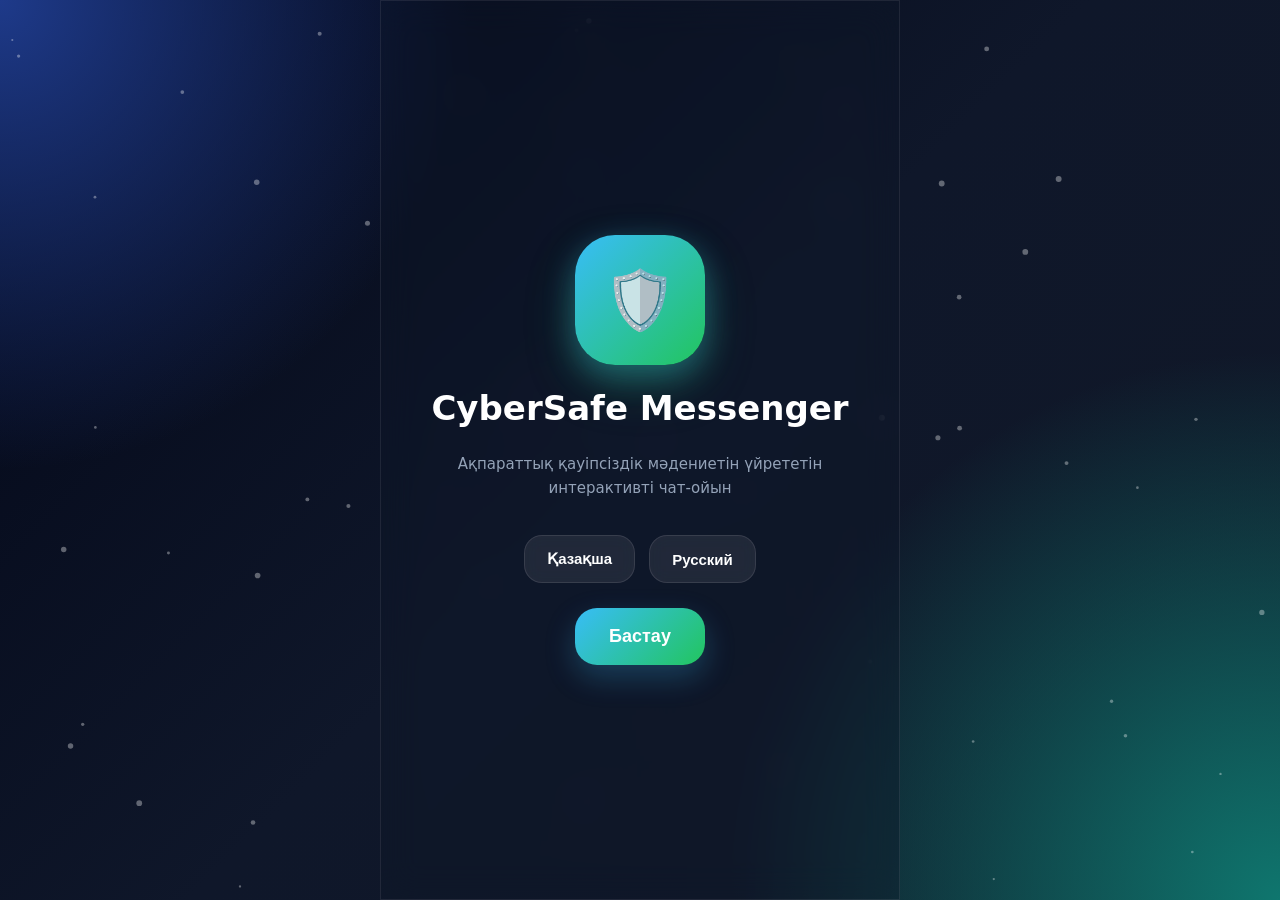
==== commit e344ca38: "Add files via upload" ====
--- a/index.html
+++ b/index.html
@@ -1,547 +1,1081 @@
 <!DOCTYPE html>
-<html lang="ru">
+<html lang="kk">
 <head>
-    <meta charset="UTF-8">
-    <meta name="viewport" content="width=device-width, initial-scale=1.0">
-    <title>iSpeak</title>
-    <link rel="shortcut icon" href="images/free-icon-courses-17772312.png" type="image/x-icon">
-    <link rel="stylesheet" href="style.css">
-    <link rel="stylesheet" href="https://cdn.jsdelivr.net/npm/swiper@11/swiper-bundle.min.css">
-    <script src="https://cdn.jsdelivr.net/npm/swiper@11/swiper-bundle.min.js"></script>
-    <link rel="stylesheet" href="https://cdnjs.cloudflare.com/ajax/libs/font-awesome/6.0.0/css/all.min.css">
+<meta charset="UTF-8" />
+<meta name="viewport" content="width=device-width, initial-scale=1.0"/>
+<title>CyberSafe Messenger</title>
+
+<style>
+*{
+margin:0;
+padding:0;
+box-sizing:border-box;
+-webkit-tap-highlight-color:transparent;
+}
+
+:root{
+--bg:#0f172a;
+--card:#111827cc;
+--glass:rgba(255,255,255,0.08);
+--border:rgba(255,255,255,0.12);
+--text:#ffffff;
+--muted:#94a3b8;
+--accent:#38bdf8;
+--green:#22c55e;
+--red:#ef4444;
+--shadow:0 10px 40px rgba(0,0,0,.35);
+--radius:26px;
+}
+
+html,body{
+width:100%;
+height:100%;
+font-family:
+Inter,
+system-ui,
+-apple-system,
+Segoe UI,
+Roboto,
+sans-serif;
+overflow:hidden;
+background:
+radial-gradient(circle at top left,#1e3a8a 0%,transparent 30%),
+radial-gradient(circle at bottom right,#0f766e 0%,transparent 35%),
+linear-gradient(135deg,#020617,#0f172a,#111827);
+color:var(--text);
+}
+
+body{
+display:flex;
+justify-content:center;
+align-items:center;
+position:relative;
+}
+
+canvas{
+position:fixed;
+inset:0;
+z-index:0;
+}
+
+.app{
+width:100%;
+height:100%;
+max-width:520px;
+position:relative;
+z-index:2;
+display:flex;
+flex-direction:column;
+backdrop-filter:blur(18px);
+background:rgba(15,23,42,.35);
+border:1px solid rgba(255,255,255,.08);
+overflow:hidden;
+}
+
+.screen{
+display:none;
+width:100%;
+height:100%;
+animation:fade .5s ease;
+}
+
+.screen.active{
+display:flex;
+}
+
+@keyframes fade{
+from{
+opacity:0;
+transform:translateY(15px);
+}
+to{
+opacity:1;
+transform:translateY(0);
+}
+}
+
+.home{
+flex-direction:column;
+justify-content:center;
+align-items:center;
+padding:30px;
+text-align:center;
+gap:25px;
+}
+
+.logo{
+width:130px;
+height:130px;
+border-radius:40px;
+background:
+linear-gradient(135deg,#38bdf8,#22c55e);
+display:flex;
+align-items:center;
+justify-content:center;
+font-size:58px;
+box-shadow:
+0 20px 50px rgba(34,197,94,.25),
+0 10px 30px rgba(56,189,248,.35);
+animation:float 4s ease-in-out infinite;
+}
+
+@keyframes float{
+0%,100%{
+transform:translateY(0);
+}
+50%{
+transform:translateY(-10px);
+}
+}
+
+.title{
+font-size:34px;
+font-weight:800;
+line-height:1.1;
+}
+
+.subtitle{
+font-size:15px;
+color:var(--muted);
+line-height:1.6;
+max-width:380px;
+}
+
+.language-box{
+display:flex;
+gap:14px;
+margin-top:10px;
+flex-wrap:wrap;
+justify-content:center;
+}
+
+.lang-btn,
+.main-btn,
+.option-btn,
+.next-btn{
+border:none;
+cursor:pointer;
+transition:.25s;
+font-weight:700;
+}
+
+.lang-btn{
+padding:14px 22px;
+border-radius:18px;
+background:rgba(255,255,255,.08);
+color:white;
+font-size:15px;
+backdrop-filter:blur(10px);
+border:1px solid rgba(255,255,255,.1);
+}
+
+.lang-btn:hover{
+transform:translateY(-3px);
+background:rgba(255,255,255,.14);
+}
+
+.main-btn{
+padding:18px 34px;
+border-radius:22px;
+font-size:18px;
+background:linear-gradient(135deg,#38bdf8,#22c55e);
+color:white;
+box-shadow:0 12px 30px rgba(56,189,248,.25);
+}
+
+.main-btn:hover{
+transform:scale(1.04);
+}
+
+.chat-screen{
+flex-direction:column;
+height:100%;
+}
+
+.topbar{
+padding:18px;
+display:flex;
+flex-direction:column;
+gap:12px;
+background:rgba(255,255,255,.05);
+border-bottom:1px solid rgba(255,255,255,.06);
+backdrop-filter:blur(14px);
+}
+
+.top-row{
+display:flex;
+justify-content:space-between;
+align-items:center;
+}
+
+.app-name{
+font-weight:800;
+font-size:18px;
+}
+
+.score{
+font-size:14px;
+color:#d1fae5;
+background:rgba(34,197,94,.15);
+padding:8px 14px;
+border-radius:999px;
+}
+
+.progress-wrap{
+width:100%;
+height:10px;
+background:rgba(255,255,255,.08);
+border-radius:999px;
+overflow:hidden;
+}
+
+.progress{
+height:100%;
+width:0%;
+background:linear-gradient(90deg,#38bdf8,#22c55e);
+border-radius:999px;
+transition:.4s;
+}
+
+.stage{
+font-size:13px;
+color:var(--muted);
+}
+
+.chat{
+flex:1;
+overflow-y:auto;
+padding:20px 16px 120px;
+display:flex;
+flex-direction:column;
+gap:18px;
+scroll-behavior:smooth;
+}
+
+.chat::-webkit-scrollbar{
+width:7px;
+}
+
+.chat::-webkit-scrollbar-thumb{
+background:rgba(255,255,255,.2);
+border-radius:999px;
+}
+
+.message{
+display:flex;
+flex-direction: column;
+align-items: flex-start;
+gap:8px;
+animation:msg .35s ease;
+max-width: 85%;
+}
+
+@keyframes msg{
+from{
+opacity:0;
+transform:translateY(10px) scale(.98);
+}
+to{
+opacity:1;
+transform:translateY(0) scale(1);
+}
+}
+
+.message.right{
+flex-direction:row-reverse;
+}
+
+.avatar{
+width:80px;
+height:80px;
+border-radius:18px;
+object-fit:cover;
+background:#1e293b;
+border:1px solid rgba(255,255,255,.08);
+flex-shrink:0;
+}
+
+.bubble{
+max-width:100%;
+width: 100%;
+padding:14px 16px;
+border-radius:24px;
+line-height:1.55;
+font-size:15px;
+box-shadow:var(--shadow);
+word-wrap:break-word;
+}
+
+.teacher{
+background:linear-gradient(135deg,#0ea5e9,#2563eb);
+border-bottom-left-radius:8px;
+}
+
+.hacker{
+background:linear-gradient(135deg,#ef4444,#b91c1c);
+border-bottom-left-radius:8px;
+}
+
+.robot{
+background:linear-gradient(135deg,#10b981,#059669);
+border-bottom-right-radius:8px;
+}
+
+.options{
+position:absolute;
+bottom:0;
+left:0;
+right:0;
+padding:16px;
+display:flex;
+flex-direction:column;
+gap:12px;
+background:
+linear-gradient(to top,#0f172a 65%,transparent);
+backdrop-filter:blur(12px);
+}
+
+.option-btn{
+padding:16px;
+border-radius:18px;
+background:rgba(255,255,255,.08);
+color:white;
+font-size:15px;
+border:1px solid rgba(255,255,255,.08);
+text-align:left;
+}
+
+.option-btn:hover{
+transform:translateY(-2px);
+background:rgba(255,255,255,.14);
+}
+
+.option-btn.correct{
+background:rgba(34,197,94,.22);
+border:1px solid rgba(34,197,94,.55);
+}
+
+.option-btn.wrong{
+background:rgba(239,68,68,.22);
+border:1px solid rgba(239,68,68,.55);
+}
+
+.option-btn:disabled{
+opacity:.85;
+cursor:not-allowed;
+}
+
+.next-btn{
+padding:16px;
+border-radius:18px;
+background:linear-gradient(135deg,#38bdf8,#22c55e);
+color:white;
+font-size:16px;
+display:none;
+}
+
+.final{
+flex-direction:column;
+justify-content:center;
+align-items:center;
+padding:30px;
+text-align:center;
+gap:18px;
+}
+
+.trophy{
+font-size:88px;
+animation:pulse 2s infinite;
+}
+
+@keyframes pulse{
+0%,100%{
+transform:scale(1);
+}
+50%{
+transform:scale(1.08);
+}
+}
+
+.final h1{
+font-size:38px;
+}
+
+.result-card{
+width:100%;
+padding:24px;
+border-radius:30px;
+background:rgba(255,255,255,.08);
+border:1px solid rgba(255,255,255,.1);
+backdrop-filter:blur(18px);
+display:flex;
+flex-direction:column;
+gap:16px;
+box-shadow:var(--shadow);
+}
+
+.result-item{
+display:flex;
+justify-content:space-between;
+font-size:17px;
+}
+
+.level{
+padding:14px;
+border-radius:18px;
+font-size:20px;
+font-weight:800;
+background:linear-gradient(135deg,#38bdf8,#22c55e);
+}
+
+.typing{
+display:flex;
+gap:5px;
+padding:16px 20px;
+background:rgba(255,255,255,.08);
+border-radius:20px;
+width:70px;
+}
+
+.typing span{
+width:8px;
+height:8px;
+border-radius:50%;
+background:white;
+animation:typing 1.2s infinite;
+}
+
+.typing span:nth-child(2){
+animation-delay:.2s;
+}
+
+.typing span:nth-child(3){
+animation-delay:.4s;
+}
+
+@keyframes typing{
+0%,80%,100%{
+opacity:.3;
+transform:translateY(0);
+}
+40%{
+opacity:1;
+transform:translateY(-4px);
+}
+}
+
+@media(max-width:600px){
+.title{
+font-size:28px;
+}
+.bubble{
+font-size:14px;
+}
+.avatar{
+width:42px;
+height:42px;
+}
+}
+
+</style>
 </head>
+
 <body>
-    <header class="m-header">
-    <div class="m-nav-container">
-        <div class="m-logo">
-            <img src="images/free-icon-courses-17772312.png" alt="iSpeak Logo">
-            <span>iSpeak</span>
-        </div>
-
-        <div class="m-nav-controls">
-            <button class="m-burger-btn" id="m-menu-toggle">
-                <span></span>
-                <span></span>
-                <span></span>
-            </button>
-        </div>
-    </div>
-</header>
-
-<nav class="m-menu-overlay" id="m-menu-overlay">
-    <ul class="m-menu-links">
-        <li><a href="index.html">Главная</a></li>
-        <li><a href="about.html" >О нас</a></li>
-        <li><a href="courses.html">Курсы</a></li>
-        <li><a href="project.html">Проекты</a></li>
-        <li><a href="contact.html">Контакты</a></li>
-        <li><a href="price.html">Цены</a></li>
-        <li class="m-menu-divider"></li>
-        <li><a href="#" class="m-btn-auth">Войти</a></li>
-    </ul>
-</nav>
-
-<section class="m-hero">
-    <div class="m-hero-container">
-        <div class="m-hero-blob"></div>
-
-        <div class="m-hero-content">
-            <div class="m-hero-image">
-                <img src="images/img-peapll.avif" alt="iSpeak Kokshetau">
-            </div>
-
-            <div class="m-hero-info">
-                <span class="m-hero-badge">Первый урок — бесплатно!</span>
-                <h1 class="m-hero-title">Заговори на английском <br><span>за 3 месяца</span></h1>
-                <p class="m-hero-subtitle">Индивидуальные программы обучения. Начни путь к свободному общению уже сегодня.</p>
-                
-                <div class="m-hero-actions">
-                    <a href="https://www.youtube.com/watch?v=_dVF0SXgs0w&list=PLD6SPjEPomavcRd8tXIacGaTyfS51t2V_" class="m-btn-primary" target="_blank">Бесплатный урок</a>
-                </div>
-            </div>
-        </div>
-    </div>
+
+<canvas id="particles"></canvas>
+
+<div class="app">
+
+<!-- HOME -->
+<section class="screen home active" id="homeScreen">
+
+<div class="logo">🛡️</div>
+
+<div class="title" id="gameTitle">
+CyberSafe Messenger
+</div>
+
+<div class="subtitle" id="gameSubtitle">
+Ақпараттық қауіпсіздік мәдениетін үйрететін интерактивті чат-ойын
+</div>
+
+<div class="language-box">
+<button class="lang-btn" onclick="setLanguage('kz')">
+Қазақша
+</button>
+
+<button class="lang-btn" onclick="setLanguage('ru')">
+Русский
+</button>
+</div>
+
+<button class="main-btn" onclick="startGame()" id="startBtn">
+Бастау
+</button>
+
 </section>
 
-<section class="promo-section">
-    <div class="swiper mySwiper">
-        <div class="swiper-wrapper">
-            
-            <div class="swiper-slide">
-                <div class="slide-container">
-                    <div class="slide-image">
-                        <img src="images/img3.jpg" alt="Живое общение">
-                    </div>
-                    <div class="slide-text">
-                        <h3>Живое общение.</h3>
-                        <p>80% времени на уроке — это разговорная практика.</p>
-                        <button class="btn" onclick="openMethodModal()">Подробнее</button>
-                    </div>
-                </div>
-            </div>
-
-            <div class="swiper-slide">
-                <div class="slide-container">
-                    <div class="slide-image">
-                        <img src="images/time-management-2.png" alt="Гибкий график">
-                    </div>
-                    <div class="slide-text">
-                        <h3>Гибкий график.</h3>
-                        <p>Учитесь утром, в обед или поздно вечером. Мы полностью подстроимся под ваш ритм жизни.</p>
-                        <a href="contact.html" class="btn">Записаться</a>
-                    </div>
-                </div>
-            </div>
-
-            <div class="swiper-slide">
-                <div class="slide-container">
-                    <div class="slide-image">
-                        <img src="images/teacher.jpg" alt="Опытные наставники">
-                    </div>
-                    <div class="slide-text">
-                        <h3>Опытные наставники.</h3>
-                        <p>Преподаватели с международными сертификатами (CELTA, TEFL).</p>
-                        <a href="project.html" class="btn">Подробнее</a>
-                    </div>
-                </div>
-            </div>
-
-            <div class="swiper-slide">
-                <div class="slide-container">
-                    <div class="slide-image">
-                        <img src="images/logoti.jpg" alt="Собственная платформа">
-                    </div>
-                    <div class="slide-text">
-                        <h3>Собственная платформа.</h3>
-                        <p>Все материалы, видео и домашние задания в одном личном кабинете.</p>
-                        <a href="https://ielts.gg/" class="btn" target="_blank">Перейти на платформу</a>
-                    </div>
-                </div>
-            </div>
-
-        </div>
-        <div class="swiper-pagination"></div>
-    </div>
+<!-- GAME -->
+<section class="screen chat-screen" id="gameScreen">
+
+<div class="topbar">
+
+<div class="top-row">
+<div class="app-name">CyberSafe</div>
+
+<div class="score" id="scoreBox">
+0 ұпай
+</div>
+</div>
+
+<div class="progress-wrap">
+<div class="progress" id="progressBar"></div>
+</div>
+
+<div class="stage" id="stageText">
+1 / 25
+</div>
+
+</div>
+
+<div class="chat" id="chat"></div>
+
+<div class="options">
+
+<div id="answers"></div>
+
+<button class="next-btn" id="nextBtn" onclick="nextQuestion()">
+Келесі сұрақ
+</button>
+
+</div>
+
 </section>
 
-<section class="table-section">
-    <div class="table-container">
-        <h2 class="section-title">Наши программы</h2>
-        <div class="table-wrapper">
-            <table>
-                <thead>
-                    <tr>
-                        <th>Программа</th>
-                        <th>Уровень</th>
-                        <th>Длительность</th>
-                    </tr>
-                </thead>
-                <tbody>
-                    <tr>
-                        <td data-label="Программа"><strong>English for Kids</strong></td>
-                        <td data-label="Уровень">С нуля</td>
-                        <td data-label="Длительность">6 месяцев</td>
-                    </tr>
-                    <tr>
-                        <td data-label="Программа"><strong>English for Kids</strong></td>
-                        <td data-label="Уровень">Intermediate+</td>
-                        <td data-label="Длительность">4 месяца</td>
-                    </tr>
-                    <tr>
-                        <td data-label="Программа"><strong>IELTS / TOEFL Prep</strong></td>
-                        <td data-label="Уровень">Любой</td>
-                        <td data-label="Длительность">Индивидуально</td>
-                    </tr>
-                </tbody>
-            </table>
-        </div>
-    </div>
+<!-- FINAL -->
+<section class="screen final" id="finalScreen">
+
+<div class="trophy">🏆</div>
+
+<h1 id="finalTitle">Аяқталды!</h1>
+
+<div class="result-card">
+
+<div class="result-item">
+<span id="correctLabel">Дұрыс жауаптар</span>
+<strong id="correctAnswers">0</strong>
+</div>
+
+<div class="result-item">
+<span id="percentLabel">Білім пайызы</span>
+<strong id="percentResult">0%</strong>
+</div>
+
+<div class="level" id="levelBox">
+Cyber Hero
+</div>
+
+</div>
+
+<button class="main-btn" onclick="restartGame()" id="restartBtn">
+Қайта бастау
+</button>
+
 </section>
 
-<section class="achievements-section">
-    <div class="block">
-    <div class="achievements-container">
-        
-        <div class="achievements-text">
-            <h2>Мы стали лучшей школой английского языка в г. Кокшетау по итогам 2026 года.</h2>
-            <p>Мы благодарны всем, кто изучает английский язык вместе с нами. Наша цель — помочь вам заговорить на английском языке и уверенно использовать его в жизни.</p>
-            <p>Особая дружелюбная атмосфера — то, что отличает нас от других. Мы создаем комьюнити мечтателей и создателей. Здесь вы можете найти друзей по интересам, целям, начать участвовать в жизни компании и во всех мероприятиях для наших учеников и их друзей.</p>
-        </div>
-
-        
-        <div class="achievements-image">
-            <img src="images/сертификат.png" alt="Сертификат лучшей школы 2026">
-        </div>
-    </div>
-    </div>
-</section>
-
-<section class="knowledge-base">
-    <div class="block">
-    <div class="kb-container">
-        <div class="kb-header">
-            <h1>База знаний</h1>
-            <p>Выберите свой уровень и начните эффективно учить английский язык.</p>
-        </div>
-
-       
-        <div class="levels-grid">
-            <button class="level-btn" data-level="beginner">Beginner</button>
-            <button class="level-btn" data-level="elementary">Elementary</button>
-            <button class="level-btn" data-level="pre-intermediate">Pre-intermediate</button>
-            <button class="level-btn" data-level="intermediate">Intermediate</button>
-            <button class="level-btn" data-level="intermediate-plus">Intermediate plus</button>
-            <button class="level-btn" data-level="upper-intermediate">Upper-intermediate</button>
-            <button class="level-btn" data-level="advanced">Advanced</button>
-            <button class="level-btn kids-btn" data-level="kids">Kids</button>
-        </div>
-
-        
-        <div class="info-display">
-            <div id="beginner" class="info-content">
-                <h3>Уровень Beginner (A1)</h3>
-                <p>Ваша цель — база. Начните с простых фраз и понимания структуры языка.</p>
-                <ul>
-                    <li>Смотрите мультфильмы (Peppa Pig) с английскими субтитрами.</li>
-                    <li>Изучайте 5-10 самых ходовых глаголов в день.</li>
-                    <li>Используйте карточки Anki для запоминания слов.</li>
-                </ul>
-            </div>
-
-            <div id="elementary" class="info-content">
-                <h3>Уровень Elementary (A2)</h3>
-                <p>Вы уже понимаете простые диалоги. Пора расширять словарный запас.</p>
-                <ul>
-                    <li>Читайте адаптированные книги (Graded Readers) уровня Stage 1.</li>
-                    <li>Слушайте подкасты "6 Minute English" от BBC.</li>
-                    <li>Попробуйте описывать свой день вслух перед зеркалом.</li>
-                </ul>
-            </div>
-
-            <div id="pre-intermediate" class="info-content">
-                <h3>Уровень Pre-intermediate (B1)</h3>
-                <p>Переходный этап. Здесь важно начать "чувствовать" язык.</p>
-                <ul>
-                    <li>Смотрите несложные сериалы (например, "Extra English").</li>
-                    <li>Начните вести личный дневник на английском.</li>
-                    <li>Фокусируйтесь на фразовых глаголах.</li>
-                </ul>
-            </div>
-
-            <div id="intermediate" class="info-content">
-                <h3>Уровень Intermediate (B1+)</h3>
-                <p>Вы уверенно говорите. Пора избавляться от простых слов.</p>
-                <ul>
-                    <li>Заменяйте "good", "bad", "happy" на более сложные синонимы.</li>
-                    <li>Смотрите TED Talks на интересные вам темы.</li>
-                    <li>Переключите интерфейс телефона на английский.</li>
-                </ul>
-            </div>
-
-            <div id="intermediate-plus" class="info-content">
-                <h3>Уровень Intermediate Plus (B2)</h3>
-                <p>Укрепляем знания перед выходом на продвинутый уровень.</p>
-                <ul>
-                    <li>Разбирайте тексты современных песен.</li>
-                    <li>Начните общаться с носителями на платформах вроде Italki или Tandem.</li>
-                    <li>Изучайте идиомы и сленг.</li>
-                </ul>
-            </div>
-
-            <div id="upper-intermediate" class="info-content">
-                <h3>Уровень Upper-intermediate (B2+)</h3>
-                <p>Свобода общения. Вы можете обсуждать почти любые темы.</p>
-                <ul>
-                    <li>Смотрите фильмы и сериалы в оригинале БЕЗ субтитров.</li>
-                    <li>Читайте новости на BBC News или The Guardian.</li>
-                    <li>Пишите небольшие эссе или отзывы на фильмы.</li>
-                </ul>
-            </div>
-
-            <div id="advanced" class="info-content">
-                <h3>Уровень Advanced (C1)</h3>
-                <p>Вы почти как носитель. Ваша цель — нюансы и тонкости.</p>
-                <ul>
-                    <li>Читайте классическую литературу в оригинале.</li>
-                    <li>Изучайте диалекты и специфические акценты.</li>
-                    <li>Попробуйте преподавать базу новичкам — это лучший способ закрепить знания.</li>
-                </ul>
-            </div>
-
-            <div id="kids" class="info-content">
-                <h3>Секция для детей (Kids)</h3>
-                <p>Главное — игра и интерес!</p>
-                <ul>
-                    <li>Игры на английском в группе.</li>
-                    <li>Интерактивные квизы и песенки Super Simple Songs.</li>
-                    <li>Визуальные словари с яркими картинками.</li>
-                </ul>
-            </div>
-        </div>
-    </div>
-    </div>
-</section>
-
-<section class="method-section">
-    <div class="container-text">
-        <div class="block">
-            <div class="text-plate">
-                <h3>Наша методика: Свобода общения вместо сухой теории</h3>
-                <p>Мы верим, что язык — это не набор формул в учебнике, а живой инструмент для жизни. В <b>iSpeak</b> в центре обучения стоите вы.</p>
-            </div>
-        </div>
-
-        <div class="method-steps">
-            
-            <div class="method-item">
-                <div class="method-image">
-                    <img src="images/p-img.jpg" alt="Speaking practice">
-                </div>
-                <div class="method-content">
-                    <h4>Принцип 80/20</h4>
-                    <p>На наших занятиях 80% времени говорите вы. Преподаватель направляет беседу и мягко корректирует ошибки.</p>
-                </div>
-            </div>
-
-            <div class="method-item">
-                <div class="method-image">
-                    <img src="images/english-lesson-concept_118813-12731.avif" alt="Context learning">
-                </div>
-                <div class="method-content">
-                    <h4>Контекстное обучение</h4>
-                    <p>Новая лексика подается через реальные ситуации: от деловых переговоров до заказа кофе в путешествии.</p>
-                </div>
-            </div>
-
-            <div class="method-item">
-                <div class="method-image">
-                    <img src="images/english-teacher-teaching-in-class-illustration-concept-on-white-background-vector.jpg" alt="Context learning">
-                </div>
-                <div class="method-content">
-                    <h4>Эффект погружения:</h4>
-                    <p>Даже на начальных уровнях мы стараемся минимизировать использование родного языка. Это приучает ваш мозг «переключаться» на английский, минуя стадию внутреннего перевода.</p>
-                </div>
-            </div>
-
-            <div class="method-item">
-                <div class="method-image">
-                    <img src="images/teacher-teaching-classroom-vector-illustration_1253202-26532.avif" alt="Context learning">
-                </div>
-                <div class="method-content">
-                    <h4>Актуальный контент:</h4>
-                    <p>Никаких текстов про «London is the capital». Мы обсуждаем тренды, смотрим фрагменты современных шоу и работаем с материалами, которые интересны именно вам.</p>
-                </div>
-            </div>
-
-            </div>
-    </div>
-</section>
-
-<section class="ispeak-partners-section">
-  <div class="ispeak-container">
-    <div class="ispeak-slider-top">
-      <h2 class="ispeak-heading">С нами уже обучаются:</h2>
-    </div>
-    <div class="ispeak-slider-viewport">
-      <div class="ispeak-slider-track">
-        <div class="ispeak-card-item">
-          <div class="ispeak-card">
-            <div class="ispeak-card-img">
-              <img src="images/halyk-bank.svg" alt="Halyk">
-            </div>
-            <div class="ispeak-card-info">
-              <span class="ispeak-badge">Партнер</span>
-              <h3>Halyk Bank</h3>
-              <p>Обучение сотрудников в рамках корпоративной программы</p>
-            </div>
-          </div>
-        </div>
-
-        <div class="ispeak-card-item">
-          <div class="ispeak-card">
-            <div class="ispeak-card-img">
-              <img src="images/air-astana-1.svg" alt="Air Astana">
-            </div>
-            <div class="ispeak-card-info">
-              <span class="ispeak-badge">Партнер</span>
-              <h3>Air Astana</h3>
-              <p>Языковая подготовка персонала авиакомпании</p>
-            </div>
-          </div>
-        </div>
-
-        <div class="ispeak-card-item">
-          <div class="ispeak-card">
-            <div class="ispeak-card-img">
-              <img src="images/sam.webp" alt="Samruk">
-            </div>
-            <div class="ispeak-card-info">
-              <span class="ispeak-badge">Партнер</span>
-              <h3>Samruk Academy</h3>
-              <p>Развитие компетенций в бизнес-академии</p>
-            </div>
-          </div>
-        </div>
-
-        <div class="ispeak-card-item">
-          <div class="ispeak-card">
-            <div class="ispeak-card-img">
-              <img src="images/big.webp" alt="BI Group">
-            </div>
-            <div class="ispeak-card-info">
-              <span class="ispeak-badge">Партнер</span>
-              <h3>BI Group</h3>
-              <p>Корпоративные курсы английского языка</p>
-            </div>
-          </div>
-        </div>
-      </div>
-    </div>
-    <div class="ispeak-dots-container"></div>
-  </div>
-</section>
-
-<section>
-<footer class="main-footer">
-    <div class="footer-container">
-        <div class="footer-section">
-            <img src="images/free-icon-courses-17772312.png" alt="iSpeak Logo" class="footer-logo">
-            <div class="contact-info">
-                <p><i class="fas fa-envelope"></i> hello@iSpeak.kz</p>
-                <p><i class="fas fa-phone"></i> +7 (900) 123-45-67</p>
-            </div>
-        </div>
-
-        <div class="footer-section">
-            <h4 class="footer-title">Мы в соцсетях</h4>
-            <div class="social-icons">
-                <a href="https://www.instagram.com/taspaev.a?isgh=MWprbjV5OTRpNmh1eQ%3D%3D&utm_source=qr" class="social-link" title="Instagram" target="_blank"><i class="fab fa-instagram"></i></a>
-                <a href="https://web.telegram.org/" class="social-link" title="Telegram" target="_blank"><i class="fab fa-telegram-plane"></i></a>
-                <a href="https://www.youtube.com/" class="social-link" title="YouTube" target="_blank"><i class="fab fa-youtube"></i></a>
-            </div>
-        </div>
-    </div>
-
-    <div class="footer-bottom">
-        <span>© 2026 iSpeak.</span>
-    </div>
-</footer>
-</section>
-
-<div class="ispeak-auth-modal" id="authModal">
-    <div class="auth-content">
-        <span class="auth-close" id="closeAuth">&times;</span>
-        <div class="auth-form-container">
-            <h2 id="authTitle">Вход</h2>
-            
-            <div id="authStatusMsg" class="auth-status-msg"></div>
-
-            <form id="authForm">
-                <input type="hidden" id="authAction" value="login">
-                
-                <div id="mainInputs">
-                    <input type="email" id="authEmail" placeholder="Email" required>
-                    <input type="password" id="authPass" placeholder="Пароль" required>
-                </div>
-
-                <div id="verificationSection" style="display: none; margin-top: 10px;">
-                    <p style="font-size: 13px; color: #64748b; margin-bottom: 8px;">Код отправлен на вашу почту</p>
-                    <input type="text" id="authCode" placeholder="000000" maxlength="6">
-                </div>
-
-                <button type="submit" class="auth-submit-btn" id="submitBtn">Продолжить</button>
-            </form>
-            <p class="auth-toggle">
-                <span id="toggleText">Нет аккаунта?</span> <a href="#" id="toggleAuth">Зарегистрироваться</a>
-            </p>
-        </div>
-    </div>
-</div>
-
-<div id="method-modal" class="mm-overlay">
-    <div class="mm-card block">
-        <button class="mm-close" onclick="closeMethodModal()">&times;</button>
-        
-        <div class="mm-content">
-            <div class="mm-icon">
-                <i class="fas fa-comments"></i> </div>
-            
-            <h2>Живое общение</h2>
-            <div class="mm-divider"></div>
-            
-            <p class="mm-main-text">
-                80% времени на уроке — это разговорная практика. Вы начнете говорить с первого занятия, преодолевая языковой барьер в игровой и дружеской атмосфере.
-            </p>
-            
-            <p class="mm-sub-text">
-                Наша методика фокусируется на реальных жизненных ситуациях. Мы не просто учим правила, мы учим их использовать в Кокшетау, в путешествиях или на собеседованиях.
-            </p>
-
-            <div class="mm-actions">
-                <a href="contact.html" class="mm-btn" onclick="closeMethodModal()">Записаться на урок</a>
-            </div>
-        </div>
-    </div>
-</div>
-<div class="ispeak-widget-wrapper">
-    <button class="ispeak-open-btn" id="ispeak-open-chat">
-        <i class="fa-solid fa-headset"></i>
-        <span>Поддержка</span>
-    </button>
-
-    <div class="ispeak-overlay" id="ispeak-chat-overlay">
-        <div class="ispeak-chat-container">
-            <div class="ispeak-chat-header">
-                <div class="ispeak-chat-avatar">
-                    <i class="fa-solid fa-graduation-cap"></i>
-                </div>
-                <div class="ispeak-chat-status-info">
-                    <span class="ispeak-chat-name">iSpeak Support</span>
-                    <span class="ispeak-chat-online">
-                        <i class="fa-solid fa-circle"></i> Онлайн
-                    </span>
-                </div>
-                <button class="ispeak-close-btn" id="ispeak-close-chat">
-                    <i class="fa-solid fa-xmark"></i>
-                </button>
-            </div>
-
-            <div class="ispeak-chat-messages" id="ispeak-msg-box">
-                <div id="ispeak-typing" class="ispeak-typing-indicator">
-                    <div class="ispeak-dot"></div>
-                    <div class="ispeak-dot"></div>
-                    <div class="ispeak-dot"></div>
-                </div>
-            </div>
-
-            <div class="ispeak-chat-actions" id="ispeak-actions-container"></div>
-        </div>
-    </div>
-</div>
+</div>
+
 <script>
-    document.querySelectorAll('.level-btn').forEach(button => {
-    button.addEventListener('click', function() {
-        const level = this.getAttribute('data-level');
-        const targetContent = document.getElementById(level);
-        
-        // убирает выделение у всех кнопок и скрывает контент
-        document.querySelectorAll('.level-btn').forEach(btn => btn.classList.remove('selected'));
-        document.querySelectorAll('.info-content').forEach(content => {
-            content.classList.remove('active');
-            content.style.display = 'none';
-        });
-
-        // выделяет тек кнопку 
-        this.classList.add('selected');
-
-        // показывает новый блок с анимкой 
-        targetContent.style.display = 'block';
-        setTimeout(() => {
-            targetContent.classList.add('active');
-        }, 50);
-    });
+
+/* =========================
+AVATARS
+========================= */
+
+const teacherAvatar = "images/teacher.jpeg";
+const hackerAvatar = "images/hacker.jpeg";
+const robotAvatar = "images/robot.jpeg";
+
+/* =========================
+CLICK SOUND
+========================= */
+
+const clickSound = new Audio(
+"[data-uri]"
+);
+
+/* =========================
+LANG
+========================= */
+
+let currentLang = "kz";
+
+/* =========================
+QUESTIONS
+========================= */
+
+const questions = [
+
+{
+type:"teacher",
+kz:{
+message:"Сенімді пароль деген не?",
+options:["123456","qwerty","Арнайы таңбалары бар күрделі пароль"],
+correct:2,
+explanation:"Сенімді парольде әріптер, сандар және арнайы таңбалар болуы керек."
+},
+ru:{
+message:"Что такое надёжный пароль?",
+options:["123456","qwerty","Сложный пароль с символами"],
+correct:2,
+explanation:"Надёжный пароль должен содержать буквы, цифры и специальные символы."
+}
+},
+
+{
+type:"hacker",
+kz:{
+message:"Сәлеметсіз бе! Аккаунтты растау үшін SMS кодын айтыңыз.",
+options:["Кодты айту","Елемеу","Пароль жіберу"],
+correct:1,
+explanation:"Растау кодтарын ешкімге айтпа."
+},
+ru:{
+message:"Здравствуйте! Для подтверждения аккаунта скажите код из SMS.",
+options:["Сказать код","Игнорировать","Отправить пароль"],
+correct:1,
+explanation:"Никому не сообщай коды подтверждения."
+}
+},
+
+{
+type:"teacher",
+kz:{
+message:"Бағдарламаларды жаңарту не үшін маңызды?",
+options:["Жаңа вирустар үшін","Осалдықтарды түзету үшін","Файлдарды жою үшін"],
+correct:1,
+explanation:"Жаңартулар қауіпсіздік мәселелерін жабады."
+},
+ru:{
+message:"Почему важно обновлять программы?",
+options:["Для новых вирусов","Для исправления уязвимостей","Чтобы удалить файлы"],
+correct:1,
+explanation:"Обновления закрывают проблемы безопасности."
+}
+},
+
+{
+type:"hacker",
+kz:{
+message:"Сіз телефон ұтып алдыңыз! Сілтемеге өтіңіз.",
+options:["Сілтемені ашу","Сайтты тексеру","Достарға жіберу"],
+correct:1,
+explanation:"Күдікті сілтемелерге өтпе."
+},
+ru:{
+message:"Ты выиграл телефон! Перейди по ссылке.",
+options:["Открыть ссылку","Проверить сайт","Отправить друзьям"],
+correct:1,
+explanation:"Не переходи по подозрительным ссылкам."
+}
+},
+
+{
+type:"teacher",
+kz:{
+message:"Фишинг деген не?",
+options:["Спорт түрі","Деректерді ұрлау тәсілі","Антивирус"],
+correct:2,
+explanation:"Фишинг — жеке мәліметтерді алдау арқылы ұрлау."
+},
+ru:{
+message:"Что такое фишинг?",
+options:["Вид спорта","Способ кражи данных","Антивирус"],
+correct:2,
+explanation:"Фишинг — это обман ради получения личных данных."
+}
+}
+
+];
+
+/* =========================
+AUTO DUPLICATE TO 25
+========================= */
+
+while(questions.length < 25){
+questions.push(...questions.slice(0,25 - questions.length));
+}
+
+questions.length = 25;
+
+/* =========================
+STATE
+========================= */
+
+let currentQuestion = 0;
+let score = 0;
+
+/* =========================
+ELEMENTS
+========================= */
+
+const homeScreen = document.getElementById("homeScreen");
+const gameScreen = document.getElementById("gameScreen");
+const finalScreen = document.getElementById("finalScreen");
+
+const chat = document.getElementById("chat");
+const answers = document.getElementById("answers");
+const nextBtn = document.getElementById("nextBtn");
+const progressBar = document.getElementById("progressBar");
+const scoreBox = document.getElementById("scoreBox");
+const stageText = document.getElementById("stageText");
+
+/* =========================
+LANG SWITCH
+========================= */
+
+function setLanguage(lang){
+
+clickSound.play();
+
+currentLang = lang;
+
+document.getElementById("startBtn").innerText =
+lang === "kz"
+? "Бастау"
+: "Начать игру";
+
+document.getElementById("restartBtn").innerText =
+lang === "kz"
+? "Қайта бастау"
+: "Начать заново";
+
+document.getElementById("gameSubtitle").innerText =
+lang === "kz"
+? "Ақпараттық қауіпсіздік мәдениетін үйрететін интерактивті чат-ойын"
+: "Интерактивная чат-игра по информационной безопасности";
+
+}
+
+/* =========================
+START GAME
+========================= */
+
+function startGame(){
+
+clickSound.play();
+
+homeScreen.classList.remove("active");
+gameScreen.classList.add("active");
+
+renderQuestion();
+
+}
+
+/* =========================
+RENDER QUESTION
+========================= */
+
+async function renderQuestion(){
+
+chat.innerHTML = "";
+answers.innerHTML = "";
+nextBtn.style.display = "none";
+
+const q = questions[currentQuestion][currentLang];
+
+updateTop();
+
+showTyping();
+
+setTimeout(()=>{
+
+chat.innerHTML = "";
+
+addMessage(
+questions[currentQuestion].type === "teacher"
+? teacherAvatar
+: hackerAvatar,
+
+questions[currentQuestion].type,
+
+q.message
+);
+
+q.options.forEach((option,index)=>{
+
+const btn = document.createElement("button");
+
+btn.className = "option-btn";
+btn.innerText = option;
+
+btn.onclick = ()=>checkAnswer(index,btn);
+
+answers.appendChild(btn);
+
 });
+
+},1000);
+
+}
+
+/* =========================
+MESSAGE
+========================= */
+
+function addMessage(avatar,type,text){
+
+const wrapper = document.createElement("div");
+wrapper.className = "message";
+
+const img = document.createElement("img");
+img.className = "avatar";
+img.src = avatar;
+
+const bubble = document.createElement("div");
+bubble.className = `bubble ${type}`;
+
+typeText(bubble,text);
+
+wrapper.appendChild(img);
+wrapper.appendChild(bubble);
+
+chat.appendChild(wrapper);
+chat.scrollTop = chat.scrollHeight;
+
+}
+
+/* =========================
+TYPE EFFECT
+========================= */
+
+function typeText(el,text){
+
+let i = 0;
+
+const interval = setInterval(()=>{
+
+el.innerHTML += text.charAt(i);
+
+i++;
+
+if(i >= text.length){
+clearInterval(interval);
+}
+
+},18);
+
+}
+
+/* =========================
+TYPING
+========================= */
+
+function showTyping(){
+
+chat.innerHTML = `
+<div class="message">
+<img class="avatar" src="${robotAvatar}">
+<div class="typing">
+<span></span>
+<span></span>
+<span></span>
+</div>
+</div>
+`;
+
+}
+
+/* =========================
+CHECK
+========================= */
+
+function checkAnswer(index,btn){
+
+clickSound.play();
+
+const q = questions[currentQuestion][currentLang];
+const buttons = document.querySelectorAll(".option-btn");
+
+buttons.forEach((b,i)=>{
+
+b.disabled = true;
+
+if(i === q.correct){
+b.classList.add("correct");
+}
+
+if(i === index && i !== q.correct){
+b.classList.add("wrong");
+}
+
+});
+
+if(index === q.correct){
+score++;
+}
+
+setTimeout(()=>{
+
+addMessage(
+robotAvatar,
+"robot",
+q.explanation
+);
+
+nextBtn.style.display = "block";
+
+},700);
+
+updateTop();
+
+}
+
+/* =========================
+NEXT
+========================= */
+
+function nextQuestion(){
+
+clickSound.play();
+
+currentQuestion++;
+
+if(currentQuestion >= questions.length){
+finishGame();
+return;
+}
+
+renderQuestion();
+
+}
+
+/* =========================
+UPDATE TOP
+========================= */
+
+function updateTop(){
+
+progressBar.style.width =
+((currentQuestion)/questions.length)*100 + "%";
+
+scoreBox.innerText =
+currentLang === "kz"
+? `${score} ұпай`
+: `${score} очков`;
+
+stageText.innerText =
+currentLang === "kz"
+? `Кезең ${currentQuestion+1} / ${questions.length}`
+: `Этап ${currentQuestion+1} / ${questions.length}`;
+
+}
+
+/* =========================
+FINISH
+========================= */
+
+function finishGame(){
+
+gameScreen.classList.remove("active");
+finalScreen.classList.add("active");
+
+const percent =
+Math.round((score/questions.length)*100);
+
+document.getElementById("correctAnswers").innerText =
+`${score} / ${questions.length}`;
+
+document.getElementById("percentResult").innerText =
+percent + "%";
+
+let level = "";
+
+if(percent < 50){
+level = "Beginner";
+}
+else if(percent < 80){
+level = "Safe User";
+}
+else{
+level = "Cyber Hero";
+}
+
+document.getElementById("levelBox").innerText = level;
+
+}
+
+/* =========================
+RESTART
+========================= */
+
+function restartGame(){
+
+clickSound.play();
+
+currentQuestion = 0;
+score = 0;
+
+finalScreen.classList.remove("active");
+homeScreen.classList.add("active");
+
+}
+
+/* =========================
+PARTICLES
+========================= */
+
+const canvas = document.getElementById("particles");
+const ctx = canvas.getContext("2d");
+
+let particles = [];
+
+function resize(){
+canvas.width = innerWidth;
+canvas.height = innerHeight;
+}
+
+window.addEventListener("resize",resize);
+
+resize();
+
+for(let i=0;i<70;i++){
+
+particles.push({
+x:Math.random()*canvas.width,
+y:Math.random()*canvas.height,
+r:Math.random()*2+1,
+dx:(Math.random()-.5)*0.4,
+dy:(Math.random()-.5)*0.4
+});
+
+}
+
+function animate(){
+
+ctx.clearRect(0,0,canvas.width,canvas.height);
+
+particles.forEach(p=>{
+
+p.x += p.dx;
+p.y += p.dy;
+
+if(p.x<0||p.x>canvas.width)p.dx*=-1;
+if(p.y<0||p.y>canvas.height)p.dy*=-1;
+
+ctx.beginPath();
+ctx.arc(p.x,p.y,p.r,0,Math.PI*2);
+ctx.fillStyle="rgba(255,255,255,.35)";
+ctx.fill();
+
+});
+
+requestAnimationFrame(animate);
+
+}
+
+animate();
+
 </script>
-<script src="script.js"></script>
+
 </body>
 </html>
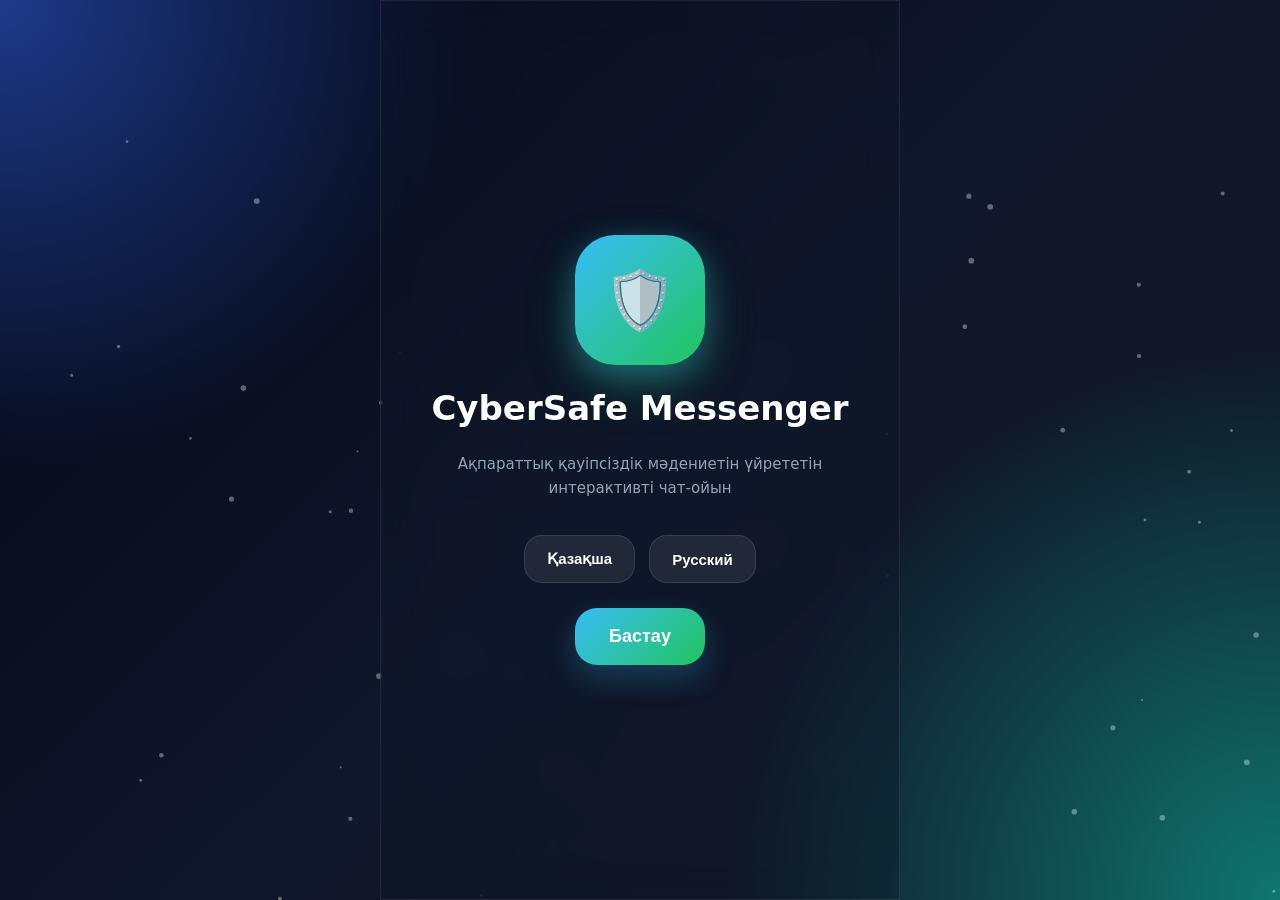
==== commit fbaf081d: "Add files via upload" ====
--- a/index.html
+++ b/index.html
@@ -1,1081 +1,1617 @@
-<!DOCTYPE html>
-<html lang="kk">
-<head>
-<meta charset="UTF-8" />
-<meta name="viewport" content="width=device-width, initial-scale=1.0"/>
-<title>CyberSafe Messenger</title>
-
-<style>
-*{
-margin:0;
-padding:0;
-box-sizing:border-box;
--webkit-tap-highlight-color:transparent;
-}
-
-:root{
---bg:#0f172a;
---card:#111827cc;
---glass:rgba(255,255,255,0.08);
---border:rgba(255,255,255,0.12);
---text:#ffffff;
---muted:#94a3b8;
---accent:#38bdf8;
---green:#22c55e;
---red:#ef4444;
---shadow:0 10px 40px rgba(0,0,0,.35);
---radius:26px;
-}
-
-html,body{
-width:100%;
-height:100%;
-font-family:
-Inter,
-system-ui,
--apple-system,
-Segoe UI,
-Roboto,
-sans-serif;
-overflow:hidden;
-background:
-radial-gradient(circle at top left,#1e3a8a 0%,transparent 30%),
-radial-gradient(circle at bottom right,#0f766e 0%,transparent 35%),
-linear-gradient(135deg,#020617,#0f172a,#111827);
-color:var(--text);
-}
-
-body{
-display:flex;
-justify-content:center;
-align-items:center;
-position:relative;
-}
-
-canvas{
-position:fixed;
-inset:0;
-z-index:0;
-}
-
-.app{
-width:100%;
-height:100%;
-max-width:520px;
-position:relative;
-z-index:2;
-display:flex;
-flex-direction:column;
-backdrop-filter:blur(18px);
-background:rgba(15,23,42,.35);
-border:1px solid rgba(255,255,255,.08);
-overflow:hidden;
-}
-
-.screen{
-display:none;
-width:100%;
-height:100%;
-animation:fade .5s ease;
-}
-
-.screen.active{
-display:flex;
-}
-
-@keyframes fade{
-from{
-opacity:0;
-transform:translateY(15px);
-}
-to{
-opacity:1;
-transform:translateY(0);
-}
-}
-
-.home{
-flex-direction:column;
-justify-content:center;
-align-items:center;
-padding:30px;
-text-align:center;
-gap:25px;
-}
-
-.logo{
-width:130px;
-height:130px;
-border-radius:40px;
-background:
-linear-gradient(135deg,#38bdf8,#22c55e);
-display:flex;
-align-items:center;
-justify-content:center;
-font-size:58px;
-box-shadow:
-0 20px 50px rgba(34,197,94,.25),
-0 10px 30px rgba(56,189,248,.35);
-animation:float 4s ease-in-out infinite;
-}
-
-@keyframes float{
-0%,100%{
-transform:translateY(0);
-}
-50%{
-transform:translateY(-10px);
-}
-}
-
-.title{
-font-size:34px;
-font-weight:800;
-line-height:1.1;
-}
-
-.subtitle{
-font-size:15px;
-color:var(--muted);
-line-height:1.6;
-max-width:380px;
-}
-
-.language-box{
-display:flex;
-gap:14px;
-margin-top:10px;
-flex-wrap:wrap;
-justify-content:center;
-}
-
-.lang-btn,
-.main-btn,
-.option-btn,
-.next-btn{
-border:none;
-cursor:pointer;
-transition:.25s;
-font-weight:700;
-}
-
-.lang-btn{
-padding:14px 22px;
-border-radius:18px;
-background:rgba(255,255,255,.08);
-color:white;
-font-size:15px;
-backdrop-filter:blur(10px);
-border:1px solid rgba(255,255,255,.1);
-}
-
-.lang-btn:hover{
-transform:translateY(-3px);
-background:rgba(255,255,255,.14);
-}
-
-.main-btn{
-padding:18px 34px;
-border-radius:22px;
-font-size:18px;
-background:linear-gradient(135deg,#38bdf8,#22c55e);
-color:white;
-box-shadow:0 12px 30px rgba(56,189,248,.25);
-}
-
-.main-btn:hover{
-transform:scale(1.04);
-}
-
-.chat-screen{
-flex-direction:column;
-height:100%;
-}
-
-.topbar{
-padding:18px;
-display:flex;
-flex-direction:column;
-gap:12px;
-background:rgba(255,255,255,.05);
-border-bottom:1px solid rgba(255,255,255,.06);
-backdrop-filter:blur(14px);
-}
-
-.top-row{
-display:flex;
-justify-content:space-between;
-align-items:center;
-}
-
-.app-name{
-font-weight:800;
-font-size:18px;
-}
-
-.score{
-font-size:14px;
-color:#d1fae5;
-background:rgba(34,197,94,.15);
-padding:8px 14px;
-border-radius:999px;
-}
-
-.progress-wrap{
-width:100%;
-height:10px;
-background:rgba(255,255,255,.08);
-border-radius:999px;
-overflow:hidden;
-}
-
-.progress{
-height:100%;
-width:0%;
-background:linear-gradient(90deg,#38bdf8,#22c55e);
-border-radius:999px;
-transition:.4s;
-}
-
-.stage{
-font-size:13px;
-color:var(--muted);
-}
-
-.chat{
-flex:1;
-overflow-y:auto;
-padding:20px 16px 120px;
-display:flex;
-flex-direction:column;
-gap:18px;
-scroll-behavior:smooth;
-}
-
-.chat::-webkit-scrollbar{
-width:7px;
-}
-
-.chat::-webkit-scrollbar-thumb{
-background:rgba(255,255,255,.2);
-border-radius:999px;
-}
-
-.message{
-display:flex;
-flex-direction: column;
-align-items: flex-start;
-gap:8px;
-animation:msg .35s ease;
-max-width: 85%;
-}
-
-@keyframes msg{
-from{
-opacity:0;
-transform:translateY(10px) scale(.98);
-}
-to{
-opacity:1;
-transform:translateY(0) scale(1);
-}
-}
-
-.message.right{
-flex-direction:row-reverse;
-}
-
-.avatar{
-width:80px;
-height:80px;
-border-radius:18px;
-object-fit:cover;
-background:#1e293b;
-border:1px solid rgba(255,255,255,.08);
-flex-shrink:0;
-}
-
-.bubble{
-max-width:100%;
-width: 100%;
-padding:14px 16px;
-border-radius:24px;
-line-height:1.55;
-font-size:15px;
-box-shadow:var(--shadow);
-word-wrap:break-word;
-}
-
-.teacher{
-background:linear-gradient(135deg,#0ea5e9,#2563eb);
-border-bottom-left-radius:8px;
-}
-
-.hacker{
-background:linear-gradient(135deg,#ef4444,#b91c1c);
-border-bottom-left-radius:8px;
-}
-
-.robot{
-background:linear-gradient(135deg,#10b981,#059669);
-border-bottom-right-radius:8px;
-}
-
-.options{
-position:absolute;
-bottom:0;
-left:0;
-right:0;
-padding:16px;
-display:flex;
-flex-direction:column;
-gap:12px;
-background:
-linear-gradient(to top,#0f172a 65%,transparent);
-backdrop-filter:blur(12px);
-}
-
-.option-btn{
-padding:16px;
-border-radius:18px;
-background:rgba(255,255,255,.08);
-color:white;
-font-size:15px;
-border:1px solid rgba(255,255,255,.08);
-text-align:left;
-}
-
-.option-btn:hover{
-transform:translateY(-2px);
-background:rgba(255,255,255,.14);
-}
-
-.option-btn.correct{
-background:rgba(34,197,94,.22);
-border:1px solid rgba(34,197,94,.55);
-}
-
-.option-btn.wrong{
-background:rgba(239,68,68,.22);
-border:1px solid rgba(239,68,68,.55);
-}
-
-.option-btn:disabled{
-opacity:.85;
-cursor:not-allowed;
-}
-
-.next-btn{
-padding:16px;
-border-radius:18px;
-background:linear-gradient(135deg,#38bdf8,#22c55e);
-color:white;
-font-size:16px;
-display:none;
-}
-
-.final{
-flex-direction:column;
-justify-content:center;
-align-items:center;
-padding:30px;
-text-align:center;
-gap:18px;
-}
-
-.trophy{
-font-size:88px;
-animation:pulse 2s infinite;
-}
-
-@keyframes pulse{
-0%,100%{
-transform:scale(1);
-}
-50%{
-transform:scale(1.08);
-}
-}
-
-.final h1{
-font-size:38px;
-}
-
-.result-card{
-width:100%;
-padding:24px;
-border-radius:30px;
-background:rgba(255,255,255,.08);
-border:1px solid rgba(255,255,255,.1);
-backdrop-filter:blur(18px);
-display:flex;
-flex-direction:column;
-gap:16px;
-box-shadow:var(--shadow);
-}
-
-.result-item{
-display:flex;
-justify-content:space-between;
-font-size:17px;
-}
-
-.level{
-padding:14px;
-border-radius:18px;
-font-size:20px;
-font-weight:800;
-background:linear-gradient(135deg,#38bdf8,#22c55e);
-}
-
-.typing{
-display:flex;
-gap:5px;
-padding:16px 20px;
-background:rgba(255,255,255,.08);
-border-radius:20px;
-width:70px;
-}
-
-.typing span{
-width:8px;
-height:8px;
-border-radius:50%;
-background:white;
-animation:typing 1.2s infinite;
-}
-
-.typing span:nth-child(2){
-animation-delay:.2s;
-}
-
-.typing span:nth-child(3){
-animation-delay:.4s;
-}
-
-@keyframes typing{
-0%,80%,100%{
-opacity:.3;
-transform:translateY(0);
-}
-40%{
-opacity:1;
-transform:translateY(-4px);
-}
-}
-
-@media(max-width:600px){
-.title{
-font-size:28px;
-}
-.bubble{
-font-size:14px;
-}
-.avatar{
-width:42px;
-height:42px;
-}
-}
-
-</style>
-</head>
-
-<body>
-
-<canvas id="particles"></canvas>
-
-<div class="app">
-
-<!-- HOME -->
-<section class="screen home active" id="homeScreen">
-
-<div class="logo">🛡️</div>
-
-<div class="title" id="gameTitle">
-CyberSafe Messenger
-</div>
-
-<div class="subtitle" id="gameSubtitle">
-Ақпараттық қауіпсіздік мәдениетін үйрететін интерактивті чат-ойын
-</div>
-
-<div class="language-box">
-<button class="lang-btn" onclick="setLanguage('kz')">
-Қазақша
-</button>
-
-<button class="lang-btn" onclick="setLanguage('ru')">
-Русский
-</button>
-</div>
-
-<button class="main-btn" onclick="startGame()" id="startBtn">
-Бастау
-</button>
-
-</section>
-
-<!-- GAME -->
-<section class="screen chat-screen" id="gameScreen">
-
-<div class="topbar">
-
-<div class="top-row">
-<div class="app-name">CyberSafe</div>
-
-<div class="score" id="scoreBox">
-0 ұпай
-</div>
-</div>
-
-<div class="progress-wrap">
-<div class="progress" id="progressBar"></div>
-</div>
-
-<div class="stage" id="stageText">
-1 / 25
-</div>
-
-</div>
-
-<div class="chat" id="chat"></div>
-
-<div class="options">
-
-<div id="answers"></div>
-
-<button class="next-btn" id="nextBtn" onclick="nextQuestion()">
-Келесі сұрақ
-</button>
-
-</div>
-
-</section>
-
-<!-- FINAL -->
-<section class="screen final" id="finalScreen">
-
-<div class="trophy">🏆</div>
-
-<h1 id="finalTitle">Аяқталды!</h1>
-
-<div class="result-card">
-
-<div class="result-item">
-<span id="correctLabel">Дұрыс жауаптар</span>
-<strong id="correctAnswers">0</strong>
-</div>
-
-<div class="result-item">
-<span id="percentLabel">Білім пайызы</span>
-<strong id="percentResult">0%</strong>
-</div>
-
-<div class="level" id="levelBox">
-Cyber Hero
-</div>
-
-</div>
-
-<button class="main-btn" onclick="restartGame()" id="restartBtn">
-Қайта бастау
-</button>
-
-</section>
-
-</div>
-
-<script>
-
-/* =========================
-AVATARS
-========================= */
-
-const teacherAvatar = "images/teacher.jpeg";
-const hackerAvatar = "images/hacker.jpeg";
-const robotAvatar = "images/robot.jpeg";
-
-/* =========================
-CLICK SOUND
-========================= */
-
-const clickSound = new Audio(
-"[data-uri]"
-);
-
-/* =========================
-LANG
-========================= */
-
-let currentLang = "kz";
-
-/* =========================
-QUESTIONS
-========================= */
-
-const questions = [
-
-{
-type:"teacher",
-kz:{
-message:"Сенімді пароль деген не?",
-options:["123456","qwerty","Арнайы таңбалары бар күрделі пароль"],
-correct:2,
-explanation:"Сенімді парольде әріптер, сандар және арнайы таңбалар болуы керек."
-},
-ru:{
-message:"Что такое надёжный пароль?",
-options:["123456","qwerty","Сложный пароль с символами"],
-correct:2,
-explanation:"Надёжный пароль должен содержать буквы, цифры и специальные символы."
-}
-},
-
-{
-type:"hacker",
-kz:{
-message:"Сәлеметсіз бе! Аккаунтты растау үшін SMS кодын айтыңыз.",
-options:["Кодты айту","Елемеу","Пароль жіберу"],
-correct:1,
-explanation:"Растау кодтарын ешкімге айтпа."
-},
-ru:{
-message:"Здравствуйте! Для подтверждения аккаунта скажите код из SMS.",
-options:["Сказать код","Игнорировать","Отправить пароль"],
-correct:1,
-explanation:"Никому не сообщай коды подтверждения."
-}
-},
-
-{
-type:"teacher",
-kz:{
-message:"Бағдарламаларды жаңарту не үшін маңызды?",
-options:["Жаңа вирустар үшін","Осалдықтарды түзету үшін","Файлдарды жою үшін"],
-correct:1,
-explanation:"Жаңартулар қауіпсіздік мәселелерін жабады."
-},
-ru:{
-message:"Почему важно обновлять программы?",
-options:["Для новых вирусов","Для исправления уязвимостей","Чтобы удалить файлы"],
-correct:1,
-explanation:"Обновления закрывают проблемы безопасности."
-}
-},
-
-{
-type:"hacker",
-kz:{
-message:"Сіз телефон ұтып алдыңыз! Сілтемеге өтіңіз.",
-options:["Сілтемені ашу","Сайтты тексеру","Достарға жіберу"],
-correct:1,
-explanation:"Күдікті сілтемелерге өтпе."
-},
-ru:{
-message:"Ты выиграл телефон! Перейди по ссылке.",
-options:["Открыть ссылку","Проверить сайт","Отправить друзьям"],
-correct:1,
-explanation:"Не переходи по подозрительным ссылкам."
-}
-},
-
-{
-type:"teacher",
-kz:{
-message:"Фишинг деген не?",
-options:["Спорт түрі","Деректерді ұрлау тәсілі","Антивирус"],
-correct:2,
-explanation:"Фишинг — жеке мәліметтерді алдау арқылы ұрлау."
-},
-ru:{
-message:"Что такое фишинг?",
-options:["Вид спорта","Способ кражи данных","Антивирус"],
-correct:2,
-explanation:"Фишинг — это обман ради получения личных данных."
-}
-}
-
-];
-
-/* =========================
-AUTO DUPLICATE TO 25
-========================= */
-
-while(questions.length < 25){
-questions.push(...questions.slice(0,25 - questions.length));
-}
-
-questions.length = 25;
-
-/* =========================
-STATE
-========================= */
-
-let currentQuestion = 0;
-let score = 0;
-
-/* =========================
-ELEMENTS
-========================= */
-
-const homeScreen = document.getElementById("homeScreen");
-const gameScreen = document.getElementById("gameScreen");
-const finalScreen = document.getElementById("finalScreen");
-
-const chat = document.getElementById("chat");
-const answers = document.getElementById("answers");
-const nextBtn = document.getElementById("nextBtn");
-const progressBar = document.getElementById("progressBar");
-const scoreBox = document.getElementById("scoreBox");
-const stageText = document.getElementById("stageText");
-
-/* =========================
-LANG SWITCH
-========================= */
-
-function setLanguage(lang){
-
-clickSound.play();
-
-currentLang = lang;
-
-document.getElementById("startBtn").innerText =
-lang === "kz"
-? "Бастау"
-: "Начать игру";
-
-document.getElementById("restartBtn").innerText =
-lang === "kz"
-? "Қайта бастау"
-: "Начать заново";
-
-document.getElementById("gameSubtitle").innerText =
-lang === "kz"
-? "Ақпараттық қауіпсіздік мәдениетін үйрететін интерактивті чат-ойын"
-: "Интерактивная чат-игра по информационной безопасности";
-
-}
-
-/* =========================
-START GAME
-========================= */
-
-function startGame(){
-
-clickSound.play();
-
-homeScreen.classList.remove("active");
-gameScreen.classList.add("active");
-
-renderQuestion();
-
-}
-
-/* =========================
-RENDER QUESTION
-========================= */
-
-async function renderQuestion(){
-
-chat.innerHTML = "";
-answers.innerHTML = "";
-nextBtn.style.display = "none";
-
-const q = questions[currentQuestion][currentLang];
-
-updateTop();
-
-showTyping();
-
-setTimeout(()=>{
-
-chat.innerHTML = "";
-
-addMessage(
-questions[currentQuestion].type === "teacher"
-? teacherAvatar
-: hackerAvatar,
-
-questions[currentQuestion].type,
-
-q.message
-);
-
-q.options.forEach((option,index)=>{
-
-const btn = document.createElement("button");
-
-btn.className = "option-btn";
-btn.innerText = option;
-
-btn.onclick = ()=>checkAnswer(index,btn);
-
-answers.appendChild(btn);
-
-});
-
-},1000);
-
-}
-
-/* =========================
-MESSAGE
-========================= */
-
-function addMessage(avatar,type,text){
-
-const wrapper = document.createElement("div");
-wrapper.className = "message";
-
-const img = document.createElement("img");
-img.className = "avatar";
-img.src = avatar;
-
-const bubble = document.createElement("div");
-bubble.className = `bubble ${type}`;
-
-typeText(bubble,text);
-
-wrapper.appendChild(img);
-wrapper.appendChild(bubble);
-
-chat.appendChild(wrapper);
-chat.scrollTop = chat.scrollHeight;
-
-}
-
-/* =========================
-TYPE EFFECT
-========================= */
-
-function typeText(el,text){
-
-let i = 0;
-
-const interval = setInterval(()=>{
-
-el.innerHTML += text.charAt(i);
-
-i++;
-
-if(i >= text.length){
-clearInterval(interval);
-}
-
-},18);
-
-}
-
-/* =========================
-TYPING
-========================= */
-
-function showTyping(){
-
-chat.innerHTML = `
-<div class="message">
-<img class="avatar" src="${robotAvatar}">
-<div class="typing">
-<span></span>
-<span></span>
-<span></span>
-</div>
-</div>
-`;
-
-}
-
-/* =========================
-CHECK
-========================= */
-
-function checkAnswer(index,btn){
-
-clickSound.play();
-
-const q = questions[currentQuestion][currentLang];
-const buttons = document.querySelectorAll(".option-btn");
-
-buttons.forEach((b,i)=>{
-
-b.disabled = true;
-
-if(i === q.correct){
-b.classList.add("correct");
-}
-
-if(i === index && i !== q.correct){
-b.classList.add("wrong");
-}
-
-});
-
-if(index === q.correct){
-score++;
-}
-
-setTimeout(()=>{
-
-addMessage(
-robotAvatar,
-"robot",
-q.explanation
-);
-
-nextBtn.style.display = "block";
-
-},700);
-
-updateTop();
-
-}
-
-/* =========================
-NEXT
-========================= */
-
-function nextQuestion(){
-
-clickSound.play();
-
-currentQuestion++;
-
-if(currentQuestion >= questions.length){
-finishGame();
-return;
-}
-
-renderQuestion();
-
-}
-
-/* =========================
-UPDATE TOP
-========================= */
-
-function updateTop(){
-
-progressBar.style.width =
-((currentQuestion)/questions.length)*100 + "%";
-
-scoreBox.innerText =
-currentLang === "kz"
-? `${score} ұпай`
-: `${score} очков`;
-
-stageText.innerText =
-currentLang === "kz"
-? `Кезең ${currentQuestion+1} / ${questions.length}`
-: `Этап ${currentQuestion+1} / ${questions.length}`;
-
-}
-
-/* =========================
-FINISH
-========================= */
-
-function finishGame(){
-
-gameScreen.classList.remove("active");
-finalScreen.classList.add("active");
-
-const percent =
-Math.round((score/questions.length)*100);
-
-document.getElementById("correctAnswers").innerText =
-`${score} / ${questions.length}`;
-
-document.getElementById("percentResult").innerText =
-percent + "%";
-
-let level = "";
-
-if(percent < 50){
-level = "Beginner";
-}
-else if(percent < 80){
-level = "Safe User";
-}
-else{
-level = "Cyber Hero";
-}
-
-document.getElementById("levelBox").innerText = level;
-
-}
-
-/* =========================
-RESTART
-========================= */
-
-function restartGame(){
-
-clickSound.play();
-
-currentQuestion = 0;
-score = 0;
-
-finalScreen.classList.remove("active");
-homeScreen.classList.add("active");
-
-}
-
-/* =========================
-PARTICLES
-========================= */
-
-const canvas = document.getElementById("particles");
-const ctx = canvas.getContext("2d");
-
-let particles = [];
-
-function resize(){
-canvas.width = innerWidth;
-canvas.height = innerHeight;
-}
-
-window.addEventListener("resize",resize);
-
-resize();
-
-for(let i=0;i<70;i++){
-
-particles.push({
-x:Math.random()*canvas.width,
-y:Math.random()*canvas.height,
-r:Math.random()*2+1,
-dx:(Math.random()-.5)*0.4,
-dy:(Math.random()-.5)*0.4
-});
-
-}
-
-function animate(){
-
-ctx.clearRect(0,0,canvas.width,canvas.height);
-
-particles.forEach(p=>{
-
-p.x += p.dx;
-p.y += p.dy;
-
-if(p.x<0||p.x>canvas.width)p.dx*=-1;
-if(p.y<0||p.y>canvas.height)p.dy*=-1;
-
-ctx.beginPath();
-ctx.arc(p.x,p.y,p.r,0,Math.PI*2);
-ctx.fillStyle="rgba(255,255,255,.35)";
-ctx.fill();
-
-});
-
-requestAnimationFrame(animate);
-
-}
-
-animate();
-
-</script>
-
-</body>
-</html>+<!DOCTYPE html>
+<html lang="kk">
+<head>
+<meta charset="UTF-8" />
+<meta name="viewport" content="width=device-width, initial-scale=1.0"/>
+<title>CyberSafe Messenger</title>
+
+<style>
+*{
+margin:0;
+padding:0;
+box-sizing:border-box;
+-webkit-tap-highlight-color:transparent;
+}
+
+:root{
+--bg:#0f172a;
+--card:#111827cc;
+--glass:rgba(255,255,255,0.08);
+--border:rgba(255,255,255,0.12);
+--text:#ffffff;
+--muted:#94a3b8;
+--accent:#38bdf8;
+--green:#22c55e;
+--red:#ef4444;
+--shadow:0 10px 40px rgba(0,0,0,.35);
+--radius:26px;
+}
+
+html,body{
+width:100%;
+height:100%;
+font-family:
+Inter,
+system-ui,
+-apple-system,
+Segoe UI,
+Roboto,
+sans-serif;
+overflow:hidden;
+background:
+radial-gradient(circle at top left,#1e3a8a 0%,transparent 30%),
+radial-gradient(circle at bottom right,#0f766e 0%,transparent 35%),
+linear-gradient(135deg,#020617,#0f172a,#111827);
+color:var(--text);
+}
+
+body{
+display:flex;
+justify-content:center;
+align-items:center;
+position:relative;
+}
+
+canvas{
+position:fixed;
+inset:0;
+z-index:0;
+}
+
+.app{
+width:100%;
+height:100%;
+max-width:520px;
+position:relative;
+z-index:2;
+display:flex;
+flex-direction:column;
+backdrop-filter:blur(18px);
+background:rgba(15,23,42,.35);
+border:1px solid rgba(255,255,255,.08);
+overflow:hidden;
+}
+
+.screen{
+display:none;
+width:100%;
+height:100%;
+animation:fade .5s ease;
+}
+
+.screen.active{
+display:flex;
+}
+
+@keyframes fade{
+from{
+opacity:0;
+transform:translateY(15px);
+}
+to{
+opacity:1;
+transform:translateY(0);
+}
+}
+
+.home{
+flex-direction:column;
+justify-content:center;
+align-items:center;
+padding:30px;
+text-align:center;
+gap:25px;
+}
+
+.logo{
+width:130px;
+height:130px;
+border-radius:40px;
+background:
+linear-gradient(135deg,#38bdf8,#22c55e);
+display:flex;
+align-items:center;
+justify-content:center;
+font-size:58px;
+box-shadow:
+0 20px 50px rgba(34,197,94,.25),
+0 10px 30px rgba(56,189,248,.35);
+animation:float 4s ease-in-out infinite;
+}
+
+@keyframes float{
+0%,100%{
+transform:translateY(0);
+}
+50%{
+transform:translateY(-10px);
+}
+}
+
+.title{
+font-size:34px;
+font-weight:800;
+line-height:1.1;
+}
+
+.subtitle{
+font-size:15px;
+color:var(--muted);
+line-height:1.6;
+max-width:380px;
+}
+
+.language-box{
+display:flex;
+gap:14px;
+margin-top:10px;
+flex-wrap:wrap;
+justify-content:center;
+}
+
+.lang-btn,
+.main-btn,
+.option-btn,
+.next-btn{
+border:none;
+cursor:pointer;
+transition:.25s;
+font-weight:700;
+}
+
+.lang-btn{
+padding:14px 22px;
+border-radius:18px;
+background:rgba(255,255,255,.08);
+color:white;
+font-size:15px;
+backdrop-filter:blur(10px);
+border:1px solid rgba(255,255,255,.1);
+}
+
+.lang-btn:hover{
+transform:translateY(-3px);
+background:rgba(255,255,255,.14);
+}
+
+.main-btn{
+padding:18px 34px;
+border-radius:22px;
+font-size:18px;
+background:linear-gradient(135deg,#38bdf8,#22c55e);
+color:white;
+box-shadow:0 12px 30px rgba(56,189,248,.25);
+}
+
+.main-btn:hover{
+transform:scale(1.04);
+}
+
+.chat-screen{
+flex-direction:column;
+height:100%;
+}
+
+.topbar{
+padding:18px;
+display:flex;
+flex-direction:column;
+gap:12px;
+background:rgba(255,255,255,.05);
+border-bottom:1px solid rgba(255,255,255,.06);
+backdrop-filter:blur(14px);
+}
+
+.top-row{
+display:flex;
+justify-content:space-between;
+align-items:center;
+}
+
+.app-name{
+font-weight:800;
+font-size:18px;
+}
+
+.score{
+font-size:14px;
+color:#d1fae5;
+background:rgba(34,197,94,.15);
+padding:8px 14px;
+border-radius:999px;
+}
+
+.progress-wrap{
+width:100%;
+height:10px;
+background:rgba(255,255,255,.08);
+border-radius:999px;
+overflow:hidden;
+}
+
+.progress{
+height:100%;
+width:0%;
+background:linear-gradient(90deg,#38bdf8,#22c55e);
+border-radius:999px;
+transition:.4s;
+}
+
+.stage{
+font-size:13px;
+color:var(--muted);
+}
+
+.chat{
+flex:1;
+overflow-y:auto;
+padding:20px 16px 120px;
+display:flex;
+flex-direction:column;
+gap:18px;
+scroll-behavior:smooth;
+}
+
+.chat::-webkit-scrollbar{
+width:7px;
+}
+
+.chat::-webkit-scrollbar-thumb{
+background:rgba(255,255,255,.2);
+border-radius:999px;
+}
+
+.message{
+display:flex;
+flex-direction: column;
+align-items: flex-start;
+gap:8px;
+animation:msg .35s ease;
+max-width: 85%;
+}
+
+@keyframes msg{
+from{
+opacity:0;
+transform:translateY(10px) scale(.98);
+}
+to{
+opacity:1;
+transform:translateY(0) scale(1);
+}
+}
+
+.message.right{
+flex-direction:row-reverse;
+}
+
+.avatar{
+width:80px;
+height:80px;
+border-radius:18px;
+object-fit:cover;
+background:#1e293b;
+border:1px solid rgba(255,255,255,.08);
+flex-shrink:0;
+}
+
+.bubble{
+max-width:100%;
+width: 100%;
+padding:14px 16px;
+border-radius:24px;
+line-height:1.55;
+font-size:15px;
+box-shadow:var(--shadow);
+word-wrap:break-word;
+}
+
+.teacher{
+background:linear-gradient(135deg,#0ea5e9,#2563eb);
+border-bottom-left-radius:8px;
+}
+
+.hacker{
+background:linear-gradient(135deg,#ef4444,#b91c1c);
+border-bottom-left-radius:8px;
+}
+
+.robot{
+background:linear-gradient(135deg,#10b981,#059669);
+border-bottom-right-radius:8px;
+}
+
+.options{
+position:absolute;
+bottom:0;
+left:0;
+right:0;
+padding:16px;
+display:flex;
+flex-direction:column;
+gap:12px;
+background:
+linear-gradient(to top,#0f172a 65%,transparent);
+backdrop-filter:blur(12px);
+}
+
+.option-btn{
+padding:16px;
+border-radius:18px;
+background:rgba(255,255,255,.08);
+color:white;
+font-size:15px;
+border:1px solid rgba(255,255,255,.08);
+text-align:left;
+}
+
+.option-btn:hover{
+transform:translateY(-2px);
+background:rgba(255,255,255,.14);
+}
+
+.option-btn.correct{
+background:rgba(34,197,94,.22);
+border:1px solid rgba(34,197,94,.55);
+}
+
+.option-btn.wrong{
+background:rgba(239,68,68,.22);
+border:1px solid rgba(239,68,68,.55);
+}
+
+.option-btn:disabled{
+opacity:.85;
+cursor:not-allowed;
+}
+
+.next-btn{
+padding:16px;
+border-radius:18px;
+background:linear-gradient(135deg,#38bdf8,#22c55e);
+color:white;
+font-size:16px;
+display:none;
+}
+
+.final{
+flex-direction:column;
+justify-content:center;
+align-items:center;
+padding:30px;
+text-align:center;
+gap:18px;
+}
+
+.trophy{
+font-size:88px;
+animation:pulse 2s infinite;
+}
+
+@keyframes pulse{
+0%,100%{
+transform:scale(1);
+}
+50%{
+transform:scale(1.08);
+}
+}
+
+.final h1{
+font-size:38px;
+}
+
+.result-card{
+width:100%;
+padding:24px;
+border-radius:30px;
+background:rgba(255,255,255,.08);
+border:1px solid rgba(255,255,255,.1);
+backdrop-filter:blur(18px);
+display:flex;
+flex-direction:column;
+gap:16px;
+box-shadow:var(--shadow);
+}
+
+.result-item{
+display:flex;
+justify-content:space-between;
+font-size:17px;
+}
+
+.level{
+padding:14px;
+border-radius:18px;
+font-size:20px;
+font-weight:800;
+background:linear-gradient(135deg,#38bdf8,#22c55e);
+}
+
+.typing{
+display:flex;
+gap:5px;
+padding:16px 20px;
+background:rgba(255,255,255,.08);
+border-radius:20px;
+width:70px;
+}
+
+.typing span{
+width:8px;
+height:8px;
+border-radius:50%;
+background:white;
+animation:typing 1.2s infinite;
+}
+
+.typing span:nth-child(2){
+animation-delay:.2s;
+}
+
+.typing span:nth-child(3){
+animation-delay:.4s;
+}
+
+@keyframes typing{
+0%,80%,100%{
+opacity:.3;
+transform:translateY(0);
+}
+40%{
+opacity:1;
+transform:translateY(-4px);
+}
+}
+
+@media(max-width:600px){
+.title{
+font-size:28px;
+}
+.bubble{
+font-size:14px;
+}
+.avatar{
+width:42px;
+height:42px;
+}
+}
+
+</style>
+</head>
+
+<body>
+
+<canvas id="particles"></canvas>
+
+<div class="app">
+
+<!-- HOME -->
+<section class="screen home active" id="homeScreen">
+
+<div class="logo">🛡️</div>
+
+<div class="title" id="gameTitle">
+CyberSafe Messenger
+</div>
+
+<div class="subtitle" id="gameSubtitle">
+Ақпараттық қауіпсіздік мәдениетін үйрететін интерактивті чат-ойын
+</div>
+
+<div class="language-box">
+<button class="lang-btn" onclick="setLanguage('kz')">
+Қазақша
+</button>
+
+<button class="lang-btn" onclick="setLanguage('ru')">
+Русский
+</button>
+</div>
+
+<button class="main-btn" onclick="startGame()" id="startBtn">
+Бастау
+</button>
+
+</section>
+
+<!-- GAME -->
+<section class="screen chat-screen" id="gameScreen">
+
+<div class="topbar">
+
+<div class="top-row">
+<div class="app-name">CyberSafe</div>
+
+<div style="display:flex; align-items:center; gap:10px;">
+<div class="score" id="scoreBox">
+0 ұпай
+</div>
+<button onclick="restartGame()" style="background:none; border:none; color:var(--muted); cursor:pointer; font-size:18px; padding:4px; display:flex; align-items:center; justify-content:center; transition:0.2s;" onmouseover="this.style.color='white'" onmouseout="this.style.color='var(--muted)'" title="Restart">
+🔄
+</button>
+</div>
+</div>
+
+<div class="progress-wrap">
+<div class="progress" id="progressBar"></div>
+</div>
+
+<div class="stage" id="stageText">
+1 / 25
+</div>
+
+</div>
+
+<div class="chat" id="chat"></div>
+
+<div class="options">
+
+<div id="answers"></div>
+
+<button class="next-btn" id="nextBtn" onclick="nextQuestion()">
+Келесі сұрақ
+</button>
+
+</div>
+
+</section>
+
+<!-- FINAL -->
+<section class="screen final" id="finalScreen">
+
+<div class="trophy">🏆</div>
+
+<h1 id="finalTitle">Аяқталды!</h1>
+
+<div class="result-card">
+
+<div class="result-item">
+<span id="correctLabel">Дұрыс жауаптар</span>
+<strong id="correctAnswers">0</strong>
+</div>
+
+<div class="result-item">
+<span id="percentLabel">Білім пайызы</span>
+<strong id="percentResult">0%</strong>
+</div>
+
+<div class="level" id="levelBox">
+Cyber Hero
+</div>
+
+</div>
+
+<button class="main-btn" onclick="restartGame()" id="restartBtn">
+Қайта бастау
+</button>
+
+</section>
+
+</div>
+
+<script>
+
+/* =========================
+AVATARS
+========================= */
+
+const teacherAvatar = "images/teacher.jpeg";
+const hackerAvatar = "images/hacker.jpeg";
+const robotAvatar = "images/robot.jpeg";
+
+/* =========================
+CLICK SOUND
+========================= */
+
+const clickSound = new Audio(
+"[data-uri]"
+);
+
+/* =========================
+LANG
+========================= */
+
+let currentLang = "kz";
+
+/* =========================
+QUESTIONS
+========================= */
+
+const questions = [
+
+{
+type:"hacker",
+kz:{
+message:"Оқушыға «Банктің қауіпсіздік қызметінен» қоңырау шалып, оның картасы бұғатталғанын және телефонға келген СМС-кодты тез арада айтуын сұрады. Оқушы не істеуі керек?",
+options:[
+"Кодты айту, себебі бұл банк қызметкері",
+"Тұтқаны тастап, ата-анасына хабарлау немесе банктің ресми нөміріне қайта қоңырау шалу",
+"Кодтың орнына туған жылын айту"
+],
+correct:1,
+explanation:"Банк қызметкерлері ешқашан құпия СМС-кодтарды телефонмен сұрамайды. Бұл — алаяқтар. Кез келген күдікті жағдайда әңгімені тоқтатып, ақпаратты ресми байланыс арналары арқылы тексеру қажет."
+},
+ru:{
+message:"Ученику звонят из «службы безопасности банка» и сообщают, что его карта заблокирована, требуя срочно назвать СМС-код из телефона. Как поступить?",
+options:[
+"Назвать код, ведь это сотрудник банка.",
+"Положить трубку, сообщить родителям или перезвонить по официальному номеру банка.",
+"Назвать вместо кода свой год рождения."
+],
+correct:1,
+explanation:"Сотрудники банка никогда не запрашивают секретные СМС-коды по телефону. Это мошенники. При любом подозрении нужно прервать разговор и проверить информацию по официальным контактам."
+}
+},
+
+{
+type:"teacher",
+kz:{
+message:"Фишинг дегеніміз не?",
+options:[
+"Желідегі компьютерлік вирустарды жою бағдарламасы",
+"Алаяқтардың логин, пароль немесе карта деректерін ұрлау мақсатында жасанды сайттар мен сілтемелерді қолдануы",
+"Интернет жылдамдығын арттыратын жаңа желілік технология"
+],
+correct:1,
+explanation:"Фишинг (ағылш. fishing — балық аулау) — бұл қолданушыларды алдап, танымал сайттарға (әлеуметтік желілер, банктер) ұқсас жасанды беттер арқылы олардың құпия мәліметтерін қолды қылу әдісі."
+},
+ru:{
+message:"Что такое фишинг?",
+options:[
+"Программа для удаления компьютерных вирусов в сети.",
+"Использование мошенниками фальшивых сайтов и ссылок для кражи логинов, паролей или данных карт.",
+"Новая сетевая технология, увеличивающая скорость интернета."
+],
+correct:1,
+explanation:"Фишинг — это вид интернет-мошенничества, цель которого — выудить у пользователя конфиденциальные данные с помощью поддельных сайтов, визуально копирующих реальные сервисы."
+}
+},
+
+{
+type:"hacker",
+kz:{
+message:"Әлеуметтік желіде сыныптасыңыздан «Маған шұғыл түрде қарызға ақша берші, картама аударшы» деген хабарлама келді. Сенің әрекетің?",
+options:[
+"Сыныптасыма көмектесу үшін көрсетілген картаға бірден ақша аудару",
+"Сыныптасыма басқа байланыс арнасы арқылы (қоңырау шалу, бетпе-бет кездесу) хабарласып, жағдайды анықтау",
+"Хабарламаны елемей, сыныптасыңды бірден бұғаттау"
+],
+correct:1,
+explanation:"Егер жақын адам немесе дос желіде кенеттен ақша сұраса, оның парақшасын алаяқтар бұзып кіруі әбден мүмкін. Ақша аудармас бұрын оған міндетті түрде қоңырау шалып, мәселені нақтылау керек."
+},
+ru:{
+message:"В соцсети пришло сообщение от одноклассника: «Срочно одолжи денег, переведи на карту». Твои действия?",
+options:[
+"Сразу перевести деньги на указанную карту, чтобы помочь однокласснику.",
+"Связаться с одноклассником по другому каналу (позвонить, встретить лично) и уточнить ситуацию.",
+"Проигнорировать сообщение и сразу заблокировать одноклассника."
+],
+correct:1,
+explanation:"Если знакомый просит деньги в сети, высока вероятность, что его аккаунт взломали. Перед совершением любых финансовых действий нужно подтвердить личность человека альтернативным способом (например, обычным звонком)."
+}
+},
+
+{
+type:"teacher",
+kz:{
+message:"Әлеуметтік желілерде қандай ақпаратты ашық жариялауға болмайды?",
+options:[
+"Үй мекенжайын, телефон нөмірін, ата-анасының жұмыс орнын және жеке құжаттар суретін",
+"Оқыған кітаптар тізімі мен ұнататын фильмдерін",
+"Мектептегі іс-шаралардың жалпы фотосуреттерін"
+],
+correct:0,
+explanation:"Жеке және отбасылық деректерді ашық жариялау алаяқтарға пәтер тонауды жоспарлауға, бопсалауға немесе баланы аңдуға мүмкіндік береді."
+},
+ru:{
+message:"Какую информацию нельзя публиковать в открытом доступе в соцсетях?",
+options:[
+"Домашний адрес, номер телефона, место работы родителей и фото личных документов.",
+"Список прочитанных книг и любимые фильмы.",
+"Общие фотографии со школьных мероприятий."
+],
+correct:0,
+explanation:"Публикация персональных данных облегчает злоумышленникам проведение атак с использованием социальной инженерии, а также может угрожать физической безопасности семьи."
+}
+},
+
+{
+type:"hacker",
+kz:{
+message:"Оқушыға Telegram арқылы бейтаныс біреу жазып: «Сенің мектебіңдегі мұғалімдер туралы жаман видео бар, мына сілтемеге өтіп көр» дейді. Оқушы не істеуі керек?",
+options:[
+"Қызық көріп, сілтемені бірден ашу",
+"Сілтемені сыныптастарына тарату",
+"Сілтемеге өтпей, пайдаланушыға шағым түсіру (жабу) және бұл туралы ересектерге айту"
+],
+correct:2,
+explanation:"Алаяқтар адамның қызығушылығы мен эмоциясын («хайп», өсек) пайдаланып, фишингтік сілтемелерге басуға мәжбүрлейді. Бұл сілтемелер аккаунтты ұрлауға немесе құрылғыға вирус жұқтыруға арналған."
+},
+ru:{
+message:"Ученику в Telegram пишет незнакомец: «Есть компрометирующее видео про учителей твоей школы, переходи по ссылке». Как поступить?",
+options:[
+"Из любопытства сразу открыть ссылку.",
+"Переслать ссылку одноклассникам.",
+"Не переходить по ссылке, заблокировать пользователя, пожаловаться и рассказать взрослым."
+],
+correct:2,
+explanation:"Мошенники играют на любопытстве и провокациях. Подобные ссылки ведут на вредоносные сайты или формы кражи паролей. Их нужно игнорировать и блокировать автора."
+}
+},
+
+{
+type:"teacher",
+kz:{
+message:"Сенімді пароль (құпия сөз) қандай болуы керек?",
+options:[
+"Пайдаланушының аты және туған жылы (мысалы, Azamat2010)",
+"Кемінде 8-12 таңбадан тұратын, бас және кіші әріптер, сандар мен арнайы белгілер ($, @, #) араласқан сөз",
+"Пернетақтадағы қатар тұрған сандар мен әріптер (мысалы, 123456qwerty)"
+],
+correct:1,
+explanation:"Қарапайым парольдерді арнайы бағдарламалар (брутфорс) арқылы бірнеше секундта бұзып алуға болады. Күрделі және әртүрлі таңбалардан тұратын құпия сөз ғана аккаунтты сенімді қорғайды."
+},
+ru:{
+message:"Каким должен быть надежный пароль?",
+options:[
+"Имя пользователя и год рождения (например, Azamat2010).",
+"Не менее 8-12 символов, включая заглавные и строчные буквы, цифры и спецсимволы ($, @, #).",
+"Последовательность цифр и букв на клавиатуре (например, 123456qwerty)."
+],
+correct:1,
+explanation:"Простые пароли легко подбираются автоматическими системами взлома. Использование комбинации регистров букв, цифр и символов значительно повышает устойчивость к взлому."
+}
+},
+
+{
+type:"hacker",
+kz:{
+message:"Ойын сайтында «Тегін 50 000 теңгелік ойын валютасын (алмас/монета) алғың келсе, ата-анаңның картасының екі жағын суретке түсіріп жібер» деген хабарлама шықты. Не істеу керек?",
+options:[
+"Картаны суретке түсіріп жіберу, себебі бұл тиімді ұсыныс",
+"Ата-анасына ескерту жасап, бұл сайттан бірден шығып кету",
+"Тек алдыңғы жағын суретке түсіріп жіберу"
+],
+correct:1,
+explanation:"Картаның екі жағындағы мәліметтерді (әсіресе артқы бетіндегі 3 таңбалы CVV/CVC кодты) білу — алаяқтарға картадағы барлық ақшаны ешқандай кедергісіз ұрлауға мүмкіндік береді."
+},
+ru:{
+message:"На игровом сайте появилось сообщение: «Хочешь бесплатно 50 000 игровой валюты (алмазов/монет) — сфотографируй карту родителей с двух сторон и пришли нам». Что делать?",
+options:[
+"Сфотографировать и отправить, ведь предложение выгодное.",
+"Предупредить родителей и немедленно покинуть этот сайт.",
+"Сфотографировать и отправить только лицевую сторону."
+],
+correct:1,
+explanation:"Передача трехзначного кода с оборотной стороны карты (CVV/CVC) дает злоумышленникам полный доступ к списанию денежных средств без ведома владельца."
+}
+},
+
+{
+type:"teacher",
+kz:{
+message:"Екі факторлы аутентификация (2FA) дегеніміз не және ол не үшін керек?",
+options:[
+"Интернеттің жылдамдығын екі есе арттыру әдісі",
+"Аккаунтты қорғаудың қосымша деңгейі, мұнда парольден бөлек СМС немесе арнайы код енгізу талап етіледі",
+"Компьютерге бір уақытта екі антивирус орнату"
+],
+correct:1,
+explanation:"Екі факторлы аутентификация қосылған болса, алаяқтар сіздің пароліңізді біліп қойған күннің өзінде, сіздің телефоныңызға келетін екінші кодсыз аккаунтқа кіре алмайды."
+},
+ru:{
+message:"Что такое двухфакторная аутентификация (2FA) и зачем она нужна?",
+options:[
+"Метод увеличения скорости интернета в два раза.",
+"Дополнительный уровень защиты аккаунта, когда помимо основного пароля требуется ввести СМС или код из специального приложения.",
+"Установка двух антивирусов на компьютер одновременно."
+],
+correct:1,
+explanation:"2FA создает двойной рубеж обороны. Даже если пароль скомпрометирован (украден), войти в аккаунт без физического доступа к телефону или токену владельца невозможно."
+}
+},
+
+{
+type:"hacker",
+kz:{
+message:"Сен мектептегі ортақ компьютерде өз поштаңа (немесе Күнделік жүйесіне) кірдің. Жұмысты аяқтағаннан кейін не істеуің керек?",
+options:[
+"Браузер терезесін жаба салу жеткілікті",
+"«Шығу» (Выйти/Log out) батырмасын басып, қажет болса браузер тарихындағы құпия сөздерді сақтамау",
+"Компьютерді токтан суырып тастау"
+],
+correct:1,
+explanation:"Егер сіз жай ғана браузерді жаба салсаңыз, келесі келген оқушы сол сайтты ашқанда сіздің аккаунтыңыз автоматты түрде ашылып тұруы мүмкін. Сондықтан міндетті түрде профильден «Шығу» керек."
+},
+ru:{
+message:"Ты зашел в свою почту (или систему Күнделік) на общедоступном компьютере в школе. Что нужно сделать по окончании работы?",
+options:[
+"Просто закрыть окно браузера.",
+"Нажать кнопку «Выйти» (Log out) и убедиться, что браузер не сохранил пароль.",
+"Выключить компьютер из розетки."
+],
+correct:1,
+explanation:"Закрытие вкладки часто сохраняет активную сессию пользователя. Чтобы следующий человек не получил доступ к вашему профилю, необходимо явно нажимать «Выйти» (Sign Out)."
+}
+},
+
+{
+type:"teacher",
+kz:{
+message:"Желідегі кибербуллинг деген не?",
+options:[
+"Интернет арқылы онлайн-ойындарды жылдам жүктеу процесі",
+"Желіде (мессенджерлерде, әлеуметтік желілерде) біреуді қорлау, қоқан-лоқы көрсету, мазақ ету және жүйелі түрде қудалау",
+"Компьютерлік желілердің жұмысын зерттейтін ғылым"
+],
+correct:1,
+explanation:"Кибербуллинг — бұл интернеттегі тұқырту мен қудалау. Егер оқушы осындай жағдайға тап болса, оны жасырмай, ата-анасына немесе мұғалімдеріне айтып, бұзақыларды бұғаттауы керек."
+},
+ru:{
+message:"Что такое кибербуллинг в сети?",
+options:[
+"Процесс быстрого скачивания онлайн-игры через интернет.",
+"Оскорбление, угрозы, издевательства и систематическая травля человека в интернете и соцсетях.",
+"Наука, изучающая работу компьютерных сетей."
+],
+correct:1,
+explanation:"Кибербуллинг — это цифровая травля. Она опасна для психологического здоровья. Столкнувшись с ней, важно не вступать в конфликт, фиксировать доказательства (скриншоты) и сообщать взрослым."
+}
+},
+
+{
+type:"hacker",
+kz:{
+message:"Саған WhatsApp арқылы «Осы сілтемемен өтсең, жаңа iPhone немесе 100 000 теңге ұтып аласыз!» деген хабарлама келді. Не істейсің?",
+options:[
+"Бұл спам немесе фишинг екенін түсініп, хабарламаны өшіру және сілтемеге баспау",
+"Бағымды сынап, сілтемеге өтіп, барлық сауалнаманы толтыру",
+"Достарыма «сендер де ұтып алыңдар» деп тарату"
+],
+correct:0,
+explanation:"Интернетте ешкім қымбат заттарды тегін таратпайды. Мұндай сілтемелер сіздің жеке деректеріңізді жинау немесе телефоныңызға зиянды бағдарлама орнату үшін жасалады."
+},
+ru:{
+message:"В WhatsApp пришло сообщение: «Перейди по ссылке и выиграй новый iPhone или 100 000 тенге!». Что сделаешь?",
+options:[
+"Понять, что это спам или фишинг, удалить сообщение и не кликать.",
+"Испытать удачу, перейти по ссылке и заполнить анкету.",
+"Переслать друзьям, чтобы они тоже поучаствовали."
+],
+correct:0,
+explanation:"Обещания легких и крупных выигрышей — это приманка кибермошенников для привлечения жертв на фишинговые ресурсы с целью кражи данных или распространения вирусов."
+}
+},
+
+{
+type:"teacher",
+kz:{
+message:"Сайттың қауіпсіз екенін (мәліметтер шифрланатынын) браузер жолындағы қандай белгі арқылы білуге болады?",
+options:[
+"Қызыл түсті леп белгісі ( ! )",
+"Жабық құлып белгісі және «https://» хаттамасы",
+"Жыпылықтаған жұлдызша ( * )"
+],
+correct:1,
+explanation:"HTTPS (Hypertext Transfer Protocol Secure) хаттамасы мен жабық құлып белгісі сіз бен сайт арасындағы ақпараттың шифрланған арна арқылы өтетінін және оны жолда алаяқтар ұстап ала алмайтынын білдіреді."
+},
+ru:{
+message:"Какой символ в адресной строке браузера указывает на безопасное (зашифрованное) соединение с сайтом?",
+options:[
+"Красный восклицательный знак ( ! ).",
+"Значок закрытого замка и протокол «https://».",
+"Мигающая звездочка ( * )."
+],
+correct:1,
+explanation:"Префикс HTTPS и символ замка означают, что сайт использует защищенный SSL/TLS сертификат, шифрующий передаваемые данные (пароли, номера карт) от перехвата."
+}
+},
+
+{
+type:"hacker",
+kz:{
+message:"Бейтаныс нөмірден қоңырау шалып, өзін «полиция қызметкерімін» деп таныстырған адам ата-анаңның жол апатына себепкер болғанын айтып, мәселені шешу үшін тез арада ақша аударуды талап етті. Не істеу керек?",
+options:[
+"Қорқып кетіп, үйдегі бар ақшаны көрсетілген шотқа аудару",
+"Тұтқаны қоя салып, ата-анаңа тікелей қоңырау шалып жағдайды білу",
+"Бейтаныс адаммен ұзақ сөйлесіп, оның айтқандарын орындауға уәде беру"
+],
+correct:1,
+explanation:"Бұл — адамды үрейлендіру арқылы шешім қабылдауға мәжбүрлейтін алаяқтардың классикалық әдісі. Ресми органдар ешқашан телефонмен ақша аударуды талап етпейді."
+},
+ru:{
+message:"С незнакомого номера звонит «полицейский» и говорит, что твои родители стали виновниками ДТП, и нужно срочно перевести деньги для решения вопроса. Что делать?",
+options:[
+"Испугаться и перевести все имеющиеся деньги на указанный счет.",
+"Положить трубку и сразу позвонить родителям напрямую.",
+"Долго разговаривать с незнакомцем и обещать выполнить требования."
+],
+correct:1,
+explanation:"Это схема психологического давления «Родственник в беде». Главное правило — прекратить разговор и лично связаться с родственниками для проверки информации."
+}
+},
+
+{
+type:"teacher",
+kz:{
+message:"Компьютерлік вирус дегеніміз не?",
+options:[
+"Компьютердің ішіне кіріп кететін биологиялық бактериялар",
+"Жүйенің жұмысын бұзуға, деректерді ұрлауға немесе жоюға бағытталған зиянды бағдарламалық жасақтама",
+"Мониторды шаңнан қорғайтын арнайы сүзгі"
+],
+correct:1,
+explanation:"Компьютерлік вирус — бұл басқа бағдарламалардың ішіне өз кодын енгізу арқылы өздігінен көбейетін және компьютерге зиян келтіретін арнайы жазылған бағдарлама."
+},
+ru:{
+message:"Что такое компьютерный вирус?",
+options:[
+"Биологические бактерии, проникающие внутрь компьютера.",
+"Вредоносное программное обеспечение, созданное для нарушения работы системы, кражи или удаления данных.",
+"Специальный фильтр, защищающий монитор от пыли."
+],
+correct:1,
+explanation:"Компьютерный вирус — это разновидность вредоносного ПО, способная создавать свои копии и внедряться в другие программы с целью деструктивных действий."
+}
+},
+
+{
+type:"hacker",
+kz:{
+message:"Сен кафеде отырып, құпия сөзі жоқ ашық тегін Wi-Fi желісіне қосылдың. Осы кезде қандай әрекеттен бас тартқан жөн?",
+options:[
+"Интернеттен ауа райын немесе жаңалықтарды қараудан",
+"Банк қосымшаларына кіруден, онлайн сатып алудан және маңызды аккаунттардың паролін енгізуден",
+"YouTube-тен видеороликтер көруден"
+],
+correct:1,
+explanation:"Ашық Wi-Fi желілерінде трафикті қорғау деңгейі төмен. Алаяқтар осы желі арқылы сіздің енгізген парольдеріңіз бен банк картаңыздың деректерін арнайы бағдарламалармен ұстап алуы мүмкін."
+},
+ru:{
+message:"Ты сидишь в кафе и подключился к открытому бесплатному Wi-Fi без пароля. От каких действий в этот момент лучше отказаться?",
+options:[
+"От просмотра погоды или новостей в интернете.",
+"От входа в мобильный банк, покупок онлайн и ввода паролей от важных аккаунтов.",
+"От просмотра видеороликов на YouTube."
+],
+correct:1,
+explanation:"Публичные Wi-Fi сети часто не шифруют трафик. Злоумышленники могут перехватить данные, вводимые пользователем. Для важных операций лучше использовать мобильный интернет (3G/4G/5G)."
+}
+},
+
+{
+type:"teacher",
+kz:{
+message:"Интернеттегі цифрлық із (digital footprint) деген не?",
+options:[
+"Пайдаланушының интернетте қалдырған барлық әрекеттерінің, жазбаларының, іздеу сұраныстары мен суреттерінің тарихы",
+"Тышқанның (мышка) экрандағы қозғалыс сызығы",
+"Компьютер пернетақтасын тазалайтын құрылғы"
+],
+correct:0,
+explanation:"Интернетке жүктелген кез келген ақпарат (тіпті өшіріп тастасаңыз да) желіде мәңгілікке қалып қоюы мүмкін. Бұл сіздің цифрлық беделіңізді (ізіңізді) құрайды, сондықтан желіге не жариялап жатқаныңызға абай болу керек."
+},
+ru:{
+message:"Что такое цифровой след (digital footprint) в интернете?",
+options:[
+"Весь след действий пользователя в интернете: посты, лайки, поисковые запросы, публикации фото.",
+"Линия движения курсора мыши по экрану.",
+"Устройство для чистки клавиатуры компьютера."
+],
+correct:0,
+explanation:"Цифровой след формирует онлайн-репутацию человека. Всё, что опубликовано в сети, может быть скопировано и сохранено третьими лицами, даже если оригинал удален."
+}
+},
+
+{
+type:"hacker",
+kz:{
+message:"Саған белгісіз нөмірден «Сәлем! Мен сенің сыныптасың Асқармын, телефоным бұзылып қалды, маған код келді, соны маған жіберші» деген СМС келді. Не істейсің?",
+options:[
+"Сыныптасыма көмектесу үшін кодты бірден көшіріп жіберу",
+"Ештеңе жібермеу. Асқардың өзіне (ескі нөміріне) хабарласып немесе мектепте бетпе-бет тексеру",
+"Кодтың орнына кез келген басқа сандарды жазып жіберу"
+],
+correct:1,
+explanation:"Сіздің телефоныңызға келген кез келген код тек сіздің аккаунттарыңызды (WhatsApp, Telegram, Күнделік т.б.) бұзу үшін немесе сіздің нөміріңізбен алаяқтық операция жасау үшін қолданылады. Бөтен адам үшін сізге код келмейді."
+},
+ru:{
+message:"Приходит СМС с незнакомого номера: «Привет, я твой одноклассник Аскар, мой телефон сломался, тебе пришел код для меня, перешли его». Твои действия?",
+options:[
+"Сразу переслать код, чтобы выручить одноклассника.",
+"Ничего не отправлять. Связаться с Аскаром по известному номеру или проверить лично в школе.",
+"Отправить вместо кода любые случайные цифры."
+],
+correct:1,
+explanation:"Коды авторизации привязаны к вашему номеру. Передавая такой код, вы фактически отдаете злоумышленникам доступ к своим мессенджерам или банковским сервисам."
+}
+},
+
+{
+type:"teacher",
+kz:{
+message:"Антивирустық бағдарламалар не үшін қажет?",
+options:[
+"Компьютердің жадын (ОЗУ) физикалық түрде үлкейту үшін",
+"Зиянды бағдарламаларды (вирустарды) уақытында анықтау, оқшаулау және жою, жүйені қорғау үшін",
+"Экранның жарықтығын автоматты түрде реттеу үшін"
+],
+correct:1,
+explanation:"Антивирус компьютерді зиянды кодтардан қорғайтын негізгі қалқан болып табылады. Ол файлдарды үнемі тексеріп, қауіптің алдын алады."
+},
+ru:{
+message:"Для чего нужны антивирусные программы?",
+options:[
+"Для физического увеличения оперативной памяти компьютера.",
+"Для обнаружения, блокирования и удаления вредоносных программ, защиты операционной системы.",
+"Для автоматической настройки яркости экрана."
+],
+correct:1,
+explanation:"Антивирусный софт осуществляет постоянный мониторинг файловой системы и сетевой активности, блокируя вредоносные действия до того, как они нанесут ущерб."
+}
+},
+
+{
+type:"hacker",
+kz:{
+message:"Интернетте танымал ойынның (мысалы, Minecraft немесе Roblox) «модталған тегін нұсқасы» тұр. Бірақ оны жүктегенде антивирус «Қауіпті файл» деп ескерту берді. Не істейсің?",
+options:[
+"Антивирусты уақытша өшіріп, ойынды бәрібір орнату",
+"Жүктеуді тоқтатып, файлды өшіру, тек ресми дүкендерге (Google Play, App Store т.б.) сену",
+"Файлды досыңа жіберіп, одан тексеріп беруін сұрау"
+],
+correct:1,
+explanation:"Пираттық немесе бұзылған (взломанный) ойын файлдарының ішіне алаяқтар көбіне троян бағдарламаларын жасырады. Олар телефондағы немесе компьютердегі құпия сөздерді ұрлау үшін қолданылады."
+},
+ru:{
+message:"В интернете найдена «модифицированная бесплатная версия» популярной игры. При скачивании антивирус выдал предупреждение: «Опасный файл». Твои действия?",
+options:[
+"Временно отключить антивирус и все равно установить игру.",
+"Прервать скачивание и удалить файл, доверять только официальным источникам.",
+"Переслать файл другу и попросить его проверить у себя."
+],
+correct:1,
+explanation:"Неофициальные моды и «взломанный» софт — основной источник заражения устройств троянами-стилерами, которые похищают сохраненные пароли и куки браузера."
+}
+},
+
+{
+type:"teacher",
+kz:{
+message:"Әлеуметтік инженерия (social engineering) дегеніміз не?",
+options:[
+"Желілік роботтар мен бағдарламаларды құрастыру ғылымы",
+"Адамдарды алдап, айла-шарғымен олардың құпия мәліметтерін (пароль, код) өз еркімен айтқызуға бағытталған психологиялық әдістер жиынтығы",
+"Әлеуметтік желілерде достардың санын автоматты түрде көбейту"
+],
+correct:1,
+explanation:"Әлеуметтік инженерия — бұл бағдарламаны емес, адамның психологиясын (қорқыныш, сенгіштік, аяушылық, қызығушылық) «бұзып кіру» әдісі. Алаяқтар өздерін банк, полиция немесе мұғалім ретінде көрсетіп, адамдарды алдайды."
+},
+ru:{
+message:"Что такое социальная инженерия (social engineering)?",
+options:[
+"Наука о сборке сетевых роботов и программ.",
+"Метод обмана и манипуляции людьми с целью заставить их добровольно выдать конфиденциальную информацию или предоставить доступ.",
+"Автоматическое увеличение количества друзей в соцсетях."
+],
+correct:1,
+explanation:"Социальная инженерия базируется на слабостях человеческого фактора. Мошеннику проще обмануть человека (жертву), чем взламывать сложную техническую систему защиты."
+}
+},
+
+{
+type:"hacker",
+kz:{
+message:"Сен Instagram-да «Сен туралы біреу жаман сөз жазып жатыр, мына сілтемеге кіріп дауыс бер» деген хат алдың. Сілтеме ресми сайтқа ұқсайды, бірақ мекенжайы басқаша (мысалы, instagrom-vote.com). Бұл не?",
+options:[
+"Ресми Instagram-ның жаңартылған парақшасы",
+"Фишингтік тұзақ. Егер логин мен парольді енгізсең, парақшаң алаяқтардың қолына өтеді",
+"Досыңның қалжыңы, деректерді енгізе беруге болады"
+],
+correct:1,
+explanation:"Алаяқтар ресми сайттардың атауын сәл өзгертіп (мысалы, instagram орнына instagrom), жасанды парақша жасайды. Оған логин мен пароль жазған сәтте ол ақпарат бірден алаяқтардың базасына түседі."
+},
+ru:{
+message:"В Instagram пришло сообщение: «Про тебя пишут гадости, зайди проголосуй по ссылке». Ссылка похожа на окно входа Instagram, но адрес изменен (например, instagrom-vote.com). Что это?",
+options:[
+"Обновленная страница официального Instagram.",
+"Фишинговая ловушка. Если ввести логин и пароль, аккаунт перейдет к мошенникам.",
+"Шутка друга, можно смело вводить данные."
+],
+correct:1,
+explanation:"Это классический тайпосквоттинг/фишинг. Изменение одной буквы в адресе сайта усыпляет бдительность. Ввод данных на таком ресурсе ведет к потере аккаунта."
+}
+},
+
+{
+type:"teacher",
+kz:{
+message:"Желіде бейтаныс адам өзін сенің жасыңдағы бала ретінде таныстырып, кездесуге шақырса және мұны ешкімге айтпауды өтінсе, не істеу керек?",
+options:[
+"Жаңа дос табу үшін кездесуге жалғыз бару",
+"Кездесуден бас тарту, бұл туралы ата-анаға немесе мұғалімге міндетті түрде айту",
+"Кездесуге сыныптастарыңның бәрін шақырып, тосынсый жасау"
+],
+correct:1,
+explanation:"Интернетте кез келген адам басқа біреудің суретін қойып, өзін бала ретінде таныстыра алады (груминг). Бұл өте қауіпті, сондықтан бейтаныс адамдармен шынайы өмірде кездесуге мүлдем болмайды."
+},
+ru:{
+message:"Если незнакомец в сети выдает себя за твоего ровесника, зовет на встречу и просит никому не говорить, как поступить?",
+options:[
+"Пойти на встречу одному, чтобы завести нового друга.",
+"Отказаться от встречи и обязательно сообщить родителям или учителю.",
+"Позвать на встречу всех одноклассников и устроить сюрприз."
+],
+correct:1,
+explanation:"В интернете легко сфальсифицировать личность. Требование держать встречу в секрете — главный признак опасности (злоумышленника). О таких контактах должны знать взрослые."
+}
+},
+
+{
+type:"hacker",
+kz:{
+message:"Интернетте «Сауалнамадан өт те, 10 000 теңге ұтып ал» деген жарнама шықты. Сауалнама соңында «Ұтысты картаңызға аудару үшін 500 теңге комиссия төлеңіз» деп, картаның мерзімін және құпия кодын сұрады. Не істейсің?",
+options:[
+"500 теңге аз ақша, комиссияны төлеп, ұтысты күту",
+"Саяхатты/сайтты бірден жауып тастау, бұл ақша ұрлаудың айласы екенін түсіну",
+"Досыңның карта деректерін енгізіп көру"
+],
+correct:1,
+explanation:"Бұл — «жарнамалық сауалнама» деп аталатын алаяқтық. Сыйлық береміз деп алдап, сізден «комиссия» алады және ең сорақысы — банк картаңыздың барлық құпия деректерін қолды қылады."
+},
+ru:{
+message:"В интернете реклама: «Пройди опрос и получи 10 000 тенге». В конце опроса просят оплатить «комиссию 500 тенге» для перевода выигрыша и ввести все данные карты. Что сделаешь?",
+options:[
+"Оплатить комиссию, ведь 500 тенге — это мало, and ждать выигрыш.",
+"Немедленно закрыть сайт, понимая, что это схема кражи денег.",
+"Ввести данные карты друга для проверки."
+],
+correct:1,
+explanation:"Требование заплатить небольшую сумму (комиссию/налог), чтобы получить крупный выигрыш — явный признак мошенничества. Цель — украсть и эту сумму, и данные карты."
+}
+},
+
+{
+type:"teacher",
+kz:{
+message:"Компьютерлік желідеге брандмауэр (файрвол/firewall) қызметі қандай?",
+options:[
+"Рұқсат етілмеген желілік байланыстарды блоктау және компьютерді сыртқы желілік шабуылдардан қорғау",
+"Компьютерді шаңнан және қызып кетуден қорғау",
+"Өшірілген файлдарды автоматты түрде қалпына келтіру"
+],
+correct:0,
+explanation:"Брандмауэр (немесе желілік экран) — бұл сіздің компьютеріңіз бен интернет арасындағы «сүзгі». Ол сырттан келетін күдікті хакерлік шабуылдарды өткізбей, блоктап отырады."
+},
+ru:{
+message:"Какова функция брандмауэра (файрвола/firewall) в компьютерной сети?",
+options:[
+"Блокирование несанкционированных сетевых соединений и защита компьютера от внешних сетевых атак.",
+"Защита компьютера от пыли и перегрева.",
+"Автоматическое восстановление удаленных файлов."
+],
+correct:0,
+explanation:"Брандмауэр контролирует входящий и исходящий сетевой трафик на основе заданных правил безопасности, являясь барьером между безопасной внутренней сетью и интернетом."
+}
+},
+
+{
+type:"hacker",
+kz:{
+message:"Саған TikTok немесе Instagram арқылы бейтаныс парақша жазып: «Сенің суреттеріңді монтаждап, жаман қылып интернетке таратамын, егер маған 5000 теңге аудармасаң» деп қорқытты. Не істеу керек?",
+options:[
+"Ата-анаң біліп қоймасын деп, сұраған ақшаны тез арада тауып аудару",
+"Оған жауап ретінде балағат сөздер жазып, ерегісу",
+"Ақша аудармау, хаттарды скриншоттап сақтау, қолданушыны бұғаттау және бұл туралы бірден ата-анаға немесе құқық қорғау органдарына айту"
+],
+correct:2,
+explanation:"Бұл — кибербопсалау (кибершантаж). Алаяқтарға ақша аударсаңыз, олар тоқтамайды, қайта-қайта ақша талап ете береді. Мұндай жағдайда ересектердің (ата-ананың, мұғалімнің) көмегіне жүгіну және полицияға хабарласу қажет."
+},
+ru:{
+message:"В TikTok или Instagram пишет незнакомец: «Я сделал неприличный фотомонтаж с твоими фото и разошлю всем, если не переведешь 5000 тенге». Как поступить?",
+options:[
+"Срочно найти и перевести деньги, чтобы родители не узнали.",
+"Написать в ответ оскорбления и вступить в конфликт.",
+"Не переводить деньги, сделать скриншоты переписки, заблокировать шантажиста и сразу рассказать родителям или полиции."
+],
+correct:2,
+explanation:"Шантажистам нельзя платить: выполнение их требований лишь спровоцирует новые запросы денег. Необходимо зафиксировать доказательства (скриншоты), прекратить общение и обратиться за помощью к взрослым и правоохранительным органам."
+}
+}
+
+];
+
+/* =========================
+STATE
+========================= */
+
+let currentQuestion = 0;
+let score = 0;
+
+/* =========================
+ELEMENTS
+========================= */
+
+const homeScreen = document.getElementById("homeScreen");
+const gameScreen = document.getElementById("gameScreen");
+const finalScreen = document.getElementById("finalScreen");
+
+const chat = document.getElementById("chat");
+const answers = document.getElementById("answers");
+const nextBtn = document.getElementById("nextBtn");
+const progressBar = document.getElementById("progressBar");
+const scoreBox = document.getElementById("scoreBox");
+const stageText = document.getElementById("stageText");
+
+/* =========================
+LANG SWITCH
+========================= */
+
+function setLanguage(lang){
+
+clickSound.play();
+
+currentLang = lang;
+
+document.getElementById("startBtn").innerText =
+lang === "kz"
+? "Бастау"
+: "Начать игру";
+
+document.getElementById("restartBtn").innerText =
+lang === "kz"
+? "Қайта бастау"
+: "Начать заново";
+
+document.getElementById("gameSubtitle").innerText =
+lang === "kz"
+? "Ақпараттық қауіпсіздік мәдениетін үйрететін интерактивті чат-ойын"
+: "Интерактивная чат-игра по информационной безопасности";
+
+document.getElementById("nextBtn").innerText =
+lang === "kz"
+? "Келесі сұрақ"
+: "Следующий вопрос";
+
+document.getElementById("correctLabel").innerText =
+lang === "kz"
+? "Дұрыс жауаптар"
+: "Правильные ответы";
+
+document.getElementById("percentLabel").innerText =
+lang === "kz"
+? "Білім пайызы"
+: "Процент знаний";
+
+document.getElementById("finalTitle").innerText =
+lang === "kz"
+? "Аяқталды!"
+: "Игра окончена!";
+
+}
+
+/* =========================
+START GAME
+========================= */
+
+function startGame(){
+
+clickSound.play();
+
+homeScreen.classList.remove("active");
+gameScreen.classList.add("active");
+
+renderQuestion();
+
+}
+
+/* =========================
+RENDER QUESTION
+========================= */
+
+async function renderQuestion(){
+
+chat.innerHTML = "";
+answers.innerHTML = "";
+nextBtn.style.display = "none";
+
+const q = questions[currentQuestion][currentLang];
+
+updateTop();
+
+showTyping();
+
+setTimeout(()=>{
+
+chat.innerHTML = "";
+
+addMessage(
+questions[currentQuestion].type === "teacher"
+? teacherAvatar
+: hackerAvatar,
+
+questions[currentQuestion].type,
+
+q.message
+);
+
+q.options.forEach((option,index)=>{
+
+const btn = document.createElement("button");
+
+btn.className = "option-btn";
+btn.innerText = option;
+
+btn.onclick = ()=>checkAnswer(index,btn);
+
+answers.appendChild(btn);
+
+});
+
+},1000);
+
+}
+
+/* =========================
+MESSAGE
+========================= */
+
+function addMessage(avatar,type,text){
+
+const wrapper = document.createElement("div");
+wrapper.className = "message";
+
+const img = document.createElement("img");
+img.className = "avatar";
+img.src = avatar;
+
+const bubble = document.createElement("div");
+bubble.className = `bubble ${type}`;
+
+typeText(bubble,text);
+
+wrapper.appendChild(img);
+wrapper.appendChild(bubble);
+
+chat.appendChild(wrapper);
+chat.scrollTop = chat.scrollHeight;
+
+}
+
+/* =========================
+TYPE EFFECT
+========================= */
+
+function typeText(el,text){
+
+let i = 0;
+
+const interval = setInterval(()=>{
+
+el.innerHTML += text.charAt(i);
+
+i++;
+
+if(i >= text.length){
+clearInterval(interval);
+}
+
+},18);
+
+}
+
+/* =========================
+TYPING
+========================= */
+
+function showTyping(){
+
+chat.innerHTML = `
+<div class="message">
+<img class="avatar" src="${robotAvatar}">
+<div class="typing">
+<span></span>
+<span></span>
+<span></span>
+</div>
+</div>
+`;
+
+}
+
+/* =========================
+CHECK
+========================= */
+
+function checkAnswer(index,btn){
+
+clickSound.play();
+
+const q = questions[currentQuestion][currentLang];
+const buttons = document.querySelectorAll(".option-btn");
+
+buttons.forEach((b,i)=>{
+
+b.disabled = true;
+
+if(i === q.correct){
+b.classList.add("correct");
+}
+
+if(i === index && i !== q.correct){
+b.classList.add("wrong");
+}
+
+});
+
+if(index === q.correct){
+score++;
+}
+
+setTimeout(()=>{
+
+addMessage(
+robotAvatar,
+"robot",
+q.explanation
+);
+
+nextBtn.style.display = "block";
+
+},700);
+
+updateTop();
+
+}
+
+/* =========================
+NEXT
+========================= */
+
+function nextQuestion(){
+
+clickSound.play();
+
+currentQuestion++;
+
+if(currentQuestion >= questions.length){
+finishGame();
+return;
+}
+
+renderQuestion();
+
+}
+
+/* =========================
+UPDATE TOP
+========================= */
+
+function updateTop(){
+
+progressBar.style.width =
+((currentQuestion)/questions.length)*100 + "%";
+
+scoreBox.innerText =
+currentLang === "kz"
+? `${score} ұпай`
+: `${score} очков`;
+
+stageText.innerText =
+currentLang === "kz"
+? `Кезең ${currentQuestion+1} / ${questions.length}`
+: `Этап ${currentQuestion+1} / ${questions.length}`;
+
+}
+
+/* =========================
+FINISH
+========================= */
+
+function finishGame(){
+
+gameScreen.classList.remove("active");
+finalScreen.classList.add("active");
+
+const percent =
+Math.round((score/questions.length)*100);
+
+document.getElementById("correctAnswers").innerText =
+`${score} / ${questions.length}`;
+
+document.getElementById("percentResult").innerText =
+percent + "%";
+
+let level = "";
+
+if(percent < 50){
+level = "Beginner";
+}
+else if(percent < 80){
+level = "Safe User";
+}
+else{
+level = "Cyber Hero";
+}
+
+document.getElementById("levelBox").innerText = level;
+
+}
+
+/* =========================
+RESTART
+========================= */
+
+function restartGame(){
+
+clickSound.play();
+
+currentQuestion = 0;
+score = 0;
+
+gameScreen.classList.remove("active");
+finalScreen.classList.remove("active");
+homeScreen.classList.add("active");
+
+}
+
+/* =========================
+PARTICLES
+========================= */
+
+const canvas = document.getElementById("particles");
+const ctx = canvas.getContext("2d");
+
+let particles = [];
+
+function resize(){
+canvas.width = innerWidth;
+canvas.height = innerHeight;
+}
+
+window.addEventListener("resize",resize);
+
+resize();
+
+for(let i=0;i<70;i++){
+
+particles.push({
+x:Math.random()*canvas.width,
+y:Math.random()*canvas.height,
+r:Math.random()*2+1,
+dx:(Math.random()-.5)*0.4,
+dy:(Math.random()-.5)*0.4
+});
+
+}
+
+function animate(){
+
+ctx.clearRect(0,0,canvas.width,canvas.height);
+
+particles.forEach(p=>{
+
+p.x += p.dx;
+p.y += p.dy;
+
+if(p.x<0||p.x>canvas.width)p.dx*=-1;
+if(p.y<0||p.y>canvas.height)p.dy*=-1;
+
+ctx.beginPath();
+ctx.arc(p.x,p.y,p.r,0,Math.PI*2);
+ctx.fillStyle="rgba(255,255,255,.35)";
+ctx.fill();
+
+});
+
+requestAnimationFrame(animate);
+
+}
+
+animate();
+
+</script>
+
+</body>
+</html>
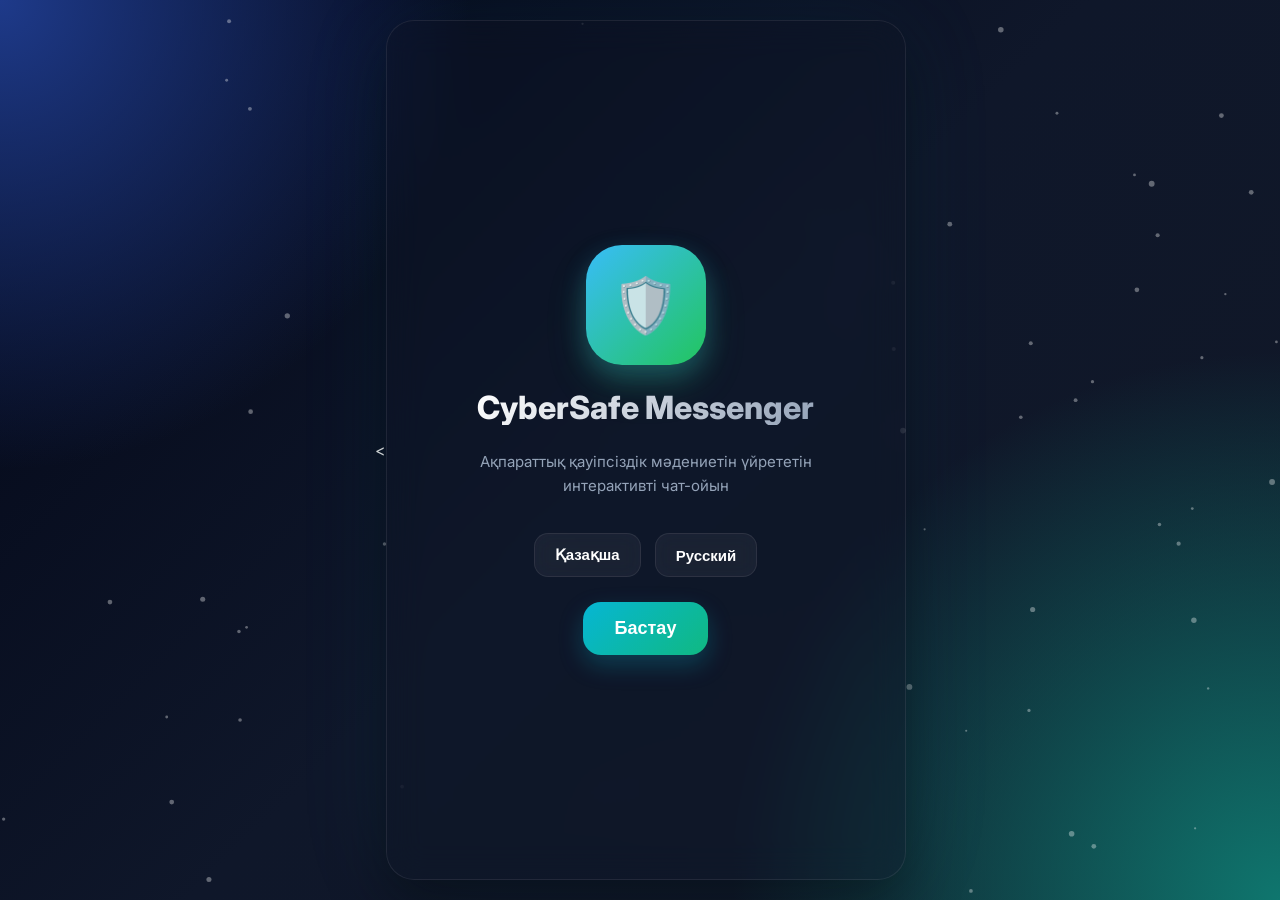
==== commit 47fcb003: "Add files via upload" ====
--- a/index.html
+++ b/index.html
@@ -5,478 +5,572 @@
 <meta name="viewport" content="width=device-width, initial-scale=1.0"/>
 <title>CyberSafe Messenger</title>
 
-<style>
+<<style>
+@import url('https://fonts.googleapis.com/css2?family=Inter:wght@400;500;600;700;800&display=swap');
+@import url('https://cdnjs.cloudflare.com/ajax/libs/font-awesome/6.4.0/css/all.min.css');
+
 *{
-margin:0;
-padding:0;
-box-sizing:border-box;
--webkit-tap-highlight-color:transparent;
+  margin:0;
+  padding:0;
+  box-sizing:border-box;
+  -webkit-tap-highlight-color:transparent;
 }
 
 :root{
---bg:#0f172a;
---card:#111827cc;
---glass:rgba(255,255,255,0.08);
---border:rgba(255,255,255,0.12);
---text:#ffffff;
---muted:#94a3b8;
---accent:#38bdf8;
---green:#22c55e;
---red:#ef4444;
---shadow:0 10px 40px rgba(0,0,0,.35);
---radius:26px;
+  --bg:#0f172a;
+  --card:#111827cc;
+  --glass:rgba(255,255,255,0.08);
+  --border:rgba(255,255,255,0.12);
+  --text:#ffffff;
+  --muted:#94a3b8;
+  --accent:#38bdf8;
+  --green:#22c55e;
+  --red:#ef4444;
+  --shadow:0 15px 50px rgba(0,0,0,.4);
+  --radius:26px;
 }
 
 html,body{
-width:100%;
-height:100%;
-font-family:
-Inter,
-system-ui,
--apple-system,
-Segoe UI,
-Roboto,
-sans-serif;
-overflow:hidden;
-background:
-radial-gradient(circle at top left,#1e3a8a 0%,transparent 30%),
-radial-gradient(circle at bottom right,#0f766e 0%,transparent 35%),
-linear-gradient(135deg,#020617,#0f172a,#111827);
-color:var(--text);
+  width:100%;
+  height:100%;
+  font-family: 'Inter', system-ui, -apple-system, sans-serif;
+  overflow:hidden;
+  background:
+    radial-gradient(circle at top left,#1e3a8a 0%,transparent 30%),
+    radial-gradient(circle at bottom right,#0f766e 0%,transparent 35%),
+    linear-gradient(135deg,#020617,#0f172a,#111827);
+  color:var(--text);
 }
 
 body{
-display:flex;
-justify-content:center;
-align-items:center;
-position:relative;
+  display:flex;
+  justify-content:center;
+  align-items:center;
+  position:relative;
 }
 
 canvas{
-position:fixed;
-inset:0;
-z-index:0;
+  position:fixed;
+  inset:0;
+  z-index:0;
 }
 
 .app{
-width:100%;
-height:100%;
-max-width:520px;
-position:relative;
-z-index:2;
-display:flex;
-flex-direction:column;
-backdrop-filter:blur(18px);
-background:rgba(15,23,42,.35);
-border:1px solid rgba(255,255,255,.08);
-overflow:hidden;
+  width:100%;
+  height:100%;
+  max-width:520px;
+  max-height:860px;
+  position:relative;
+  z-index:2;
+  display:flex;
+  flex-direction:column;
+  backdrop-filter:blur(18px);
+  background:rgba(15,23,42,.35);
+  border:1px solid rgba(255,255,255,.08);
+  border-radius:28px;
+  box-shadow:0 25px 55px rgba(0,0,0,.4), 0 0 100px rgba(56,189,248,.08);
+  overflow:hidden;
+  transition:all 0.3s ease;
 }
 
 .screen{
-display:none;
-width:100%;
-height:100%;
-animation:fade .5s ease;
+  display:none;
+  width:100%;
+  height:100%;
+  animation:fade .5s ease;
 }
 
 .screen.active{
-display:flex;
+  display:flex;
 }
 
 @keyframes fade{
-from{
-opacity:0;
-transform:translateY(15px);
-}
-to{
-opacity:1;
-transform:translateY(0);
-}
+  from{
+    opacity:0;
+    transform:translateY(15px);
+  }
+  to{
+    opacity:1;
+    transform:translateY(0);
+  }
 }
 
 .home{
-flex-direction:column;
-justify-content:center;
-align-items:center;
-padding:30px;
-text-align:center;
-gap:25px;
+  flex-direction:column;
+  justify-content:center;
+  align-items:center;
+  padding:30px;
+  text-align:center;
+  gap:25px;
 }
 
 .logo{
-width:130px;
-height:130px;
-border-radius:40px;
-background:
-linear-gradient(135deg,#38bdf8,#22c55e);
-display:flex;
-align-items:center;
-justify-content:center;
-font-size:58px;
-box-shadow:
-0 20px 50px rgba(34,197,94,.25),
-0 10px 30px rgba(56,189,248,.35);
-animation:float 4s ease-in-out infinite;
+  width:120px;
+  height:120px;
+  border-radius:36px;
+  background:linear-gradient(135deg,#38bdf8,#22c55e);
+  display:flex;
+  align-items:center;
+  justify-content:center;
+  font-size:54px;
+  box-shadow:
+    0 20px 40px rgba(34,197,94,.2),
+    0 10px 25px rgba(56,189,248,.25);
+  animation:float 4s ease-in-out infinite;
 }
 
 @keyframes float{
-0%,100%{
-transform:translateY(0);
-}
-50%{
-transform:translateY(-10px);
-}
+  0%,100%{
+    transform:translateY(0);
+  }
+  50%{
+    transform:translateY(-10px);
+  }
 }
 
 .title{
-font-size:34px;
-font-weight:800;
-line-height:1.1;
+  font-size:32px;
+  font-weight:800;
+  line-height:1.1;
+  background:linear-gradient(135deg,#ffffff,#94a3b8);
+  -webkit-background-clip:text;
+  -webkit-text-fill-color:transparent;
 }
 
 .subtitle{
-font-size:15px;
-color:var(--muted);
-line-height:1.6;
-max-width:380px;
+  font-size:15px;
+  color:var(--muted);
+  line-height:1.6;
+  max-width:380px;
 }
 
 .language-box{
-display:flex;
-gap:14px;
-margin-top:10px;
-flex-wrap:wrap;
-justify-content:center;
+  display:flex;
+  gap:14px;
+  margin-top:10px;
+  flex-wrap:wrap;
+  justify-content:center;
 }
 
 .lang-btn,
 .main-btn,
 .option-btn,
 .next-btn{
-border:none;
-cursor:pointer;
-transition:.25s;
-font-weight:700;
+  border:none;
+  cursor:pointer;
+  transition:.25s cubic-bezier(0.4, 0, 0.2, 1);
+  font-weight:700;
 }
 
 .lang-btn{
-padding:14px 22px;
-border-radius:18px;
-background:rgba(255,255,255,.08);
-color:white;
-font-size:15px;
-backdrop-filter:blur(10px);
-border:1px solid rgba(255,255,255,.1);
+  padding:12px 20px;
+  border-radius:14px;
+  background:rgba(255,255,255,.05);
+  color:white;
+  font-size:15px;
+  backdrop-filter:blur(10px);
+  border:1px solid rgba(255,255,255,.08);
 }
 
 .lang-btn:hover{
-transform:translateY(-3px);
-background:rgba(255,255,255,.14);
+  transform:translateY(-2px);
+  background:rgba(255,255,255,.12);
+  border-color:rgba(255,255,255,.2);
+}
+
+.lang-btn:active{
+  transform:translateY(0);
 }
 
 .main-btn{
-padding:18px 34px;
-border-radius:22px;
-font-size:18px;
-background:linear-gradient(135deg,#38bdf8,#22c55e);
-color:white;
-box-shadow:0 12px 30px rgba(56,189,248,.25);
+  padding:16px 32px;
+  border-radius:18px;
+  font-size:18px;
+  background:linear-gradient(135deg,#06b6d4,#10b981);
+  color:white;
+  box-shadow:0 10px 25px rgba(6,182,212,.25);
 }
 
 .main-btn:hover{
-transform:scale(1.04);
+  transform:translateY(-3px) scale(1.02);
+  box-shadow:0 15px 30px rgba(6,182,212,.35);
+}
+
+.main-btn:active{
+  transform:translateY(0) scale(1);
 }
 
 .chat-screen{
-flex-direction:column;
-height:100%;
+  flex-direction:column;
+  height:100%;
 }
 
 .topbar{
-padding:18px;
-display:flex;
-flex-direction:column;
-gap:12px;
-background:rgba(255,255,255,.05);
-border-bottom:1px solid rgba(255,255,255,.06);
-backdrop-filter:blur(14px);
+  padding:18px;
+  display:flex;
+  flex-direction:column;
+  gap:12px;
+  background:rgba(255,255,255,.03);
+  border-bottom:1px solid rgba(255,255,255,.06);
+  backdrop-filter:blur(14px);
 }
 
 .top-row{
-display:flex;
-justify-content:space-between;
-align-items:center;
+  display:flex;
+  justify-content:space-between;
+  align-items:center;
 }
 
 .app-name{
-font-weight:800;
-font-size:18px;
+  font-weight:800;
+  font-size:18px;
 }
 
 .score{
-font-size:14px;
-color:#d1fae5;
-background:rgba(34,197,94,.15);
-padding:8px 14px;
-border-radius:999px;
+  font-size:14px;
+  color:#d1fae5;
+  background:rgba(34,197,94,.12);
+  border:1px solid rgba(34,197,94,.25);
+  padding:6px 14px;
+  border-radius:999px;
+  font-weight:600;
+}
+
+/* Specific styling to replace topbar restart emoji with icon */
+.top-row button[onclick="restartGame()"] {
+  font-size: 0 !important;
+  width: 32px !important;
+  height: 32px !important;
+  display: flex !important;
+  align-items: center !important;
+  justify-content: center !important;
+  position: relative !important;
+  background: rgba(255, 255, 255, 0.08) !important;
+  border-radius: 50% !important;
+  padding: 0 !important;
+  transition: all 0.2s cubic-bezier(0.4, 0, 0.2, 1) !important;
+}
+
+.top-row button[onclick="restartGame()"]:hover {
+  background: rgba(255, 255, 255, 0.16) !important;
+  transform: rotate(45deg) !important;
+}
+
+.top-row button[onclick="restartGame()"]::before {
+  content: '\f2f9' !important; /* fa-rotate-right */
+  font-family: 'Font Awesome 6 Free' !important;
+  font-weight: 900 !important;
+  font-size: 14px !important;
+  color: var(--muted) !important;
+  display: flex !important;
+  align-items: center !important;
+  justify-content: center !important;
+  transition: color 0.2s ease !important;
+}
+
+.top-row button[onclick="restartGame()"]:hover::before {
+  color: #ffffff !important;
 }
 
 .progress-wrap{
-width:100%;
-height:10px;
-background:rgba(255,255,255,.08);
-border-radius:999px;
-overflow:hidden;
+  width:100%;
+  height:8px;
+  background:rgba(255,255,255,.08);
+  border-radius:999px;
+  overflow:hidden;
 }
 
 .progress{
-height:100%;
-width:0%;
-background:linear-gradient(90deg,#38bdf8,#22c55e);
-border-radius:999px;
-transition:.4s;
+  height:100%;
+  width:0%;
+  background:linear-gradient(90deg,#06b6d4,#10b981);
+  border-radius:999px;
+  transition:.4s ease-out;
 }
 
 .stage{
-font-size:13px;
-color:var(--muted);
+  font-size:13px;
+  color:var(--muted);
 }
 
 .chat{
-flex:1;
-overflow-y:auto;
-padding:20px 16px 120px;
-display:flex;
-flex-direction:column;
-gap:18px;
-scroll-behavior:smooth;
+  flex:1;
+  overflow-y:auto;
+  padding:24px 18px;
+  display:flex;
+  flex-direction:column;
+  gap:20px;
+  scroll-behavior:smooth;
 }
 
 .chat::-webkit-scrollbar{
-width:7px;
+  width:6px;
 }
 
 .chat::-webkit-scrollbar-thumb{
-background:rgba(255,255,255,.2);
-border-radius:999px;
+  background:rgba(255,255,255,.15);
+  border-radius:999px;
 }
 
 .message{
-display:flex;
-flex-direction: column;
-align-items: flex-start;
-gap:8px;
-animation:msg .35s ease;
-max-width: 85%;
+  display:flex;
+  flex-direction:row;
+  align-items:flex-start;
+  gap:12px;
+  animation:msg .35s cubic-bezier(0.4, 0, 0.2, 1);
+  max-width:85%;
+  width:100%;
 }
 
 @keyframes msg{
-from{
-opacity:0;
-transform:translateY(10px) scale(.98);
-}
-to{
-opacity:1;
-transform:translateY(0) scale(1);
-}
-}
-
-.message.right{
-flex-direction:row-reverse;
+  from{
+    opacity:0;
+    transform:translateY(10px) scale(.98);
+  }
+  to{
+    opacity:1;
+    transform:translateY(0) scale(1);
+  }
 }
 
 .avatar{
-width:80px;
-height:80px;
-border-radius:18px;
-object-fit:cover;
-background:#1e293b;
-border:1px solid rgba(255,255,255,.08);
-flex-shrink:0;
+  width:46px;
+  height:46px;
+  border-radius:12px;
+  object-fit:cover;
+  background:#1e293b;
+  border:1.5px solid rgba(255,255,255,.15);
+  flex-shrink:0;
+  box-shadow:0 4px 10px rgba(0,0,0,0.15);
 }
 
 .bubble{
-max-width:100%;
-width: 100%;
-padding:14px 16px;
-border-radius:24px;
-line-height:1.55;
-font-size:15px;
-box-shadow:var(--shadow);
-word-wrap:break-word;
+  flex:1;
+  padding:14px 18px;
+  border-radius:20px;
+  border-top-left-radius:4px;
+  line-height:1.55;
+  font-size:15px;
+  box-shadow:var(--shadow);
+  word-wrap:break-word;
 }
 
 .teacher{
-background:linear-gradient(135deg,#0ea5e9,#2563eb);
-border-bottom-left-radius:8px;
+  background:linear-gradient(135deg,#0ea5e9,#2563eb);
 }
 
 .hacker{
-background:linear-gradient(135deg,#ef4444,#b91c1c);
-border-bottom-left-radius:8px;
+  background:linear-gradient(135deg,#ef4444,#b91c1c);
 }
 
 .robot{
-background:linear-gradient(135deg,#10b981,#059669);
-border-bottom-right-radius:8px;
-}
-
+  background:linear-gradient(135deg,#10b981,#059669);
+}
+
+/* Static, non-overlapping bottom options panel */
 .options{
-position:absolute;
-bottom:0;
-left:0;
-right:0;
-padding:16px;
-display:flex;
-flex-direction:column;
-gap:12px;
-background:
-linear-gradient(to top,#0f172a 65%,transparent);
-backdrop-filter:blur(12px);
+  position:relative;
+  padding:16px 20px 24px;
+  display:flex;
+  flex-direction:column;
+  gap:12px;
+  background:rgba(15,23,42,.65);
+  border-top:1px solid rgba(255,255,255,.08);
+  backdrop-filter:blur(18px);
+}
+
+#answers{
+  display:flex;
+  flex-direction:column;
+  gap:10px;
+  width:100%;
 }
 
 .option-btn{
-padding:16px;
-border-radius:18px;
-background:rgba(255,255,255,.08);
-color:white;
-font-size:15px;
-border:1px solid rgba(255,255,255,.08);
-text-align:left;
-}
-
-.option-btn:hover{
-transform:translateY(-2px);
-background:rgba(255,255,255,.14);
+  padding:14px 18px;
+  border-radius:14px;
+  background:rgba(255,255,255,.05);
+  color:rgba(255,255,255,.95);
+  font-size:15px;
+  border:1px solid rgba(255,255,255,.08);
+  text-align:left;
+  width:100%;
+  box-shadow:0 4px 10px rgba(0, 0, 0, 0.15);
+  backdrop-filter:blur(4px);
+}
+
+.option-btn:hover:not(:disabled){
+  transform:translateY(-2px);
+  background:rgba(255,255,255,.12);
+  border-color:rgba(255,255,255,.2);
+  box-shadow:0 6px 15px rgba(0, 0, 0, 0.2);
+}
+
+.option-btn:active:not(:disabled){
+  transform:translateY(0);
 }
 
 .option-btn.correct{
-background:rgba(34,197,94,.22);
-border:1px solid rgba(34,197,94,.55);
+  background:rgba(34,197,94,.22) !important;
+  border:1px solid rgba(34,197,94,.55) !important;
+  color:#4ade80 !important;
 }
 
 .option-btn.wrong{
-background:rgba(239,68,68,.22);
-border:1px solid rgba(239,68,68,.55);
+  background:rgba(239,68,68,.22) !important;
+  border:1px solid rgba(239,68,68,.55) !important;
+  color:#f87171 !important;
 }
 
 .option-btn:disabled{
-opacity:.85;
-cursor:not-allowed;
+  opacity:.5;
+  cursor:not-allowed;
+}
+
+.option-btn.correct:disabled,
+.option-btn.wrong:disabled{
+  opacity:1;
 }
 
 .next-btn{
-padding:16px;
-border-radius:18px;
-background:linear-gradient(135deg,#38bdf8,#22c55e);
-color:white;
-font-size:16px;
-display:none;
+  padding:14px 20px;
+  border-radius:14px;
+  background:linear-gradient(135deg,#06b6d4,#10b981);
+  color:white;
+  font-size:16px;
+  font-weight:700;
+  box-shadow:0 6px 20px rgba(6,182,212,.3);
+  text-align:center;
+  width:100%;
+}
+
+.next-btn:hover{
+  transform:translateY(-2px);
+  box-shadow:0 10px 25px rgba(6,182,212,.4);
+  filter:brightness(1.05);
+}
+
+.next-btn:active{
+  transform:translateY(0);
 }
 
 .final{
-flex-direction:column;
-justify-content:center;
-align-items:center;
-padding:30px;
-text-align:center;
-gap:18px;
+  flex-direction:column;
+  justify-content:center;
+  align-items:center;
+  padding:30px;
+  text-align:center;
+  gap:18px;
 }
 
 .trophy{
-font-size:88px;
-animation:pulse 2s infinite;
+  font-size:80px;
+  animation:pulse 2s infinite;
 }
 
 @keyframes pulse{
-0%,100%{
-transform:scale(1);
-}
-50%{
-transform:scale(1.08);
-}
+  0%,100%{
+    transform:scale(1);
+  }
+  50%{
+    transform:scale(1.06);
+  }
 }
 
 .final h1{
-font-size:38px;
+  font-size:36px;
+  font-weight:800;
 }
 
 .result-card{
-width:100%;
-padding:24px;
-border-radius:30px;
-background:rgba(255,255,255,.08);
-border:1px solid rgba(255,255,255,.1);
-backdrop-filter:blur(18px);
-display:flex;
-flex-direction:column;
-gap:16px;
-box-shadow:var(--shadow);
+  width:100%;
+  padding:24px;
+  border-radius:24px;
+  background:rgba(255,255,255,.05);
+  border:1px solid rgba(255,255,255,.08);
+  backdrop-filter:blur(18px);
+  display:flex;
+  flex-direction:column;
+  gap:16px;
+  box-shadow:var(--shadow);
 }
 
 .result-item{
-display:flex;
-justify-content:space-between;
-font-size:17px;
+  display:flex;
+  justify-content:space-between;
+  font-size:16px;
+  color:var(--muted);
+}
+
+.result-item strong{
+  color:white;
 }
 
 .level{
-padding:14px;
-border-radius:18px;
-font-size:20px;
-font-weight:800;
-background:linear-gradient(135deg,#38bdf8,#22c55e);
+  padding:14px;
+  border-radius:16px;
+  font-size:18px;
+  font-weight:800;
+  background:linear-gradient(135deg,#06b6d4,#10b981);
+  box-shadow:0 8px 20px rgba(6,182,212,.2);
 }
 
 .typing{
-display:flex;
-gap:5px;
-padding:16px 20px;
-background:rgba(255,255,255,.08);
-border-radius:20px;
-width:70px;
+  display:flex;
+  gap:5px;
+  padding:14px 18px;
+  background:rgba(255,255,255,.06);
+  border:1px solid rgba(255,255,255,.04);
+  border-radius:18px;
+  width:64px;
 }
 
 .typing span{
-width:8px;
-height:8px;
-border-radius:50%;
-background:white;
-animation:typing 1.2s infinite;
+  width:7px;
+  height:7px;
+  border-radius:50%;
+  background:white;
+  animation:typing 1.2s infinite;
 }
 
 .typing span:nth-child(2){
-animation-delay:.2s;
+  animation-delay:.2s;
 }
 
 .typing span:nth-child(3){
-animation-delay:.4s;
+  animation-delay:.4s;
 }
 
 @keyframes typing{
-0%,80%,100%{
-opacity:.3;
-transform:translateY(0);
-}
-40%{
-opacity:1;
-transform:translateY(-4px);
-}
+  0%,80%,100%{
+    opacity:.3;
+    transform:translateY(0);
+  }
+  40%{
+    opacity:1;
+    transform:translateY(-4px);
+  }
 }
 
 @media(max-width:600px){
-.title{
-font-size:28px;
-}
-.bubble{
-font-size:14px;
-}
-.avatar{
-width:42px;
-height:42px;
-}
-}
-
+  .app{
+    max-height:100%;
+    border-radius:0;
+    border:none;
+  }
+  .title{
+    font-size:26px;
+  }
+  .bubble{
+    font-size:14px;
+    padding:12px 14px;
+  }
+  .avatar{
+    width:38px;
+    height:38px;
+    border-radius:10px;
+  }
+}
 </style>
 </head>
 
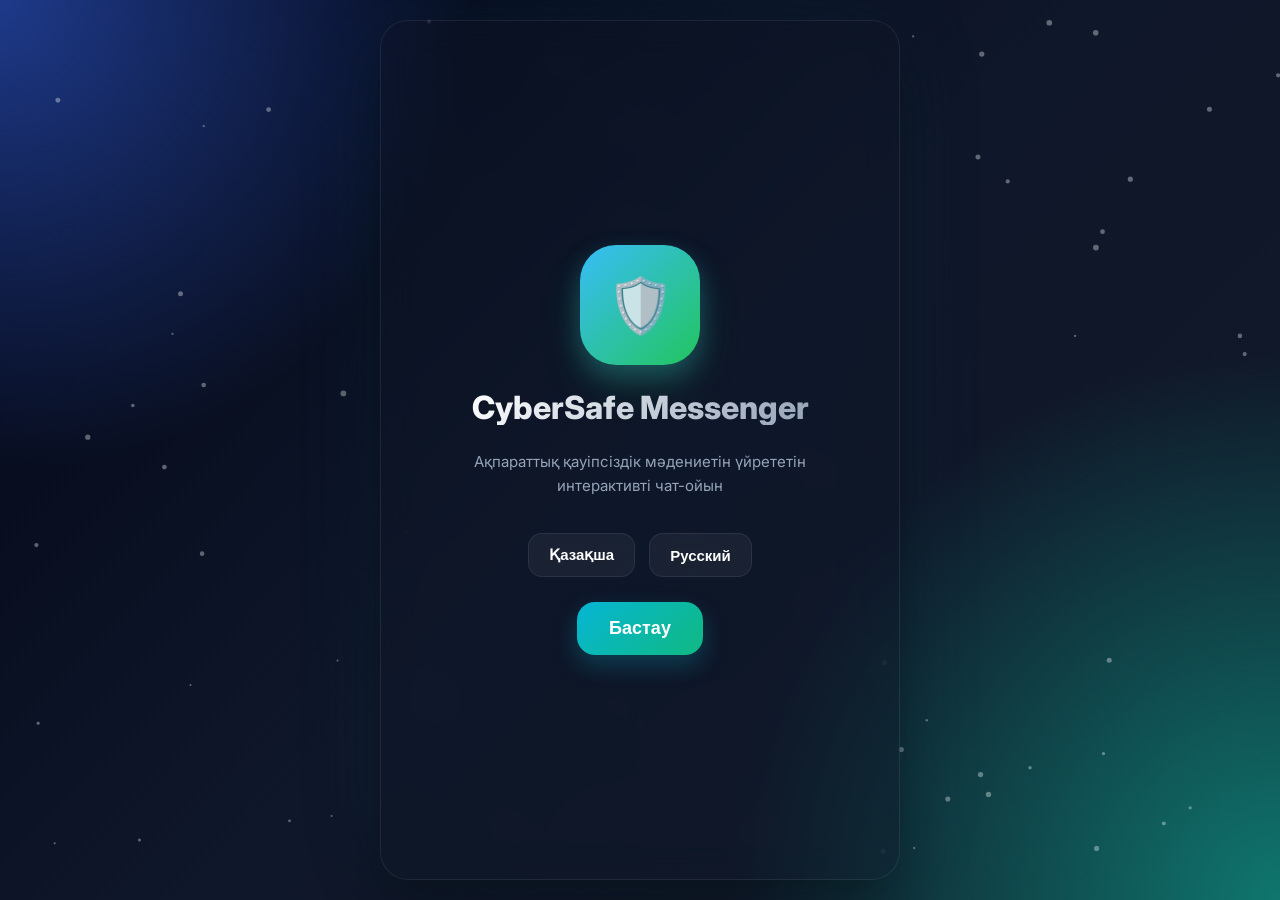
==== commit e7f13837: "Add files via upload" ====
--- a/index.html
+++ b/index.html
@@ -5,7 +5,7 @@
 <meta name="viewport" content="width=device-width, initial-scale=1.0"/>
 <title>CyberSafe Messenger</title>
 
-<<style>
+<style>
 @import url('https://fonts.googleapis.com/css2?family=Inter:wght@400;500;600;700;800&display=swap');
 @import url('https://cdnjs.cloudflare.com/ajax/libs/font-awesome/6.4.0/css/all.min.css');
 
